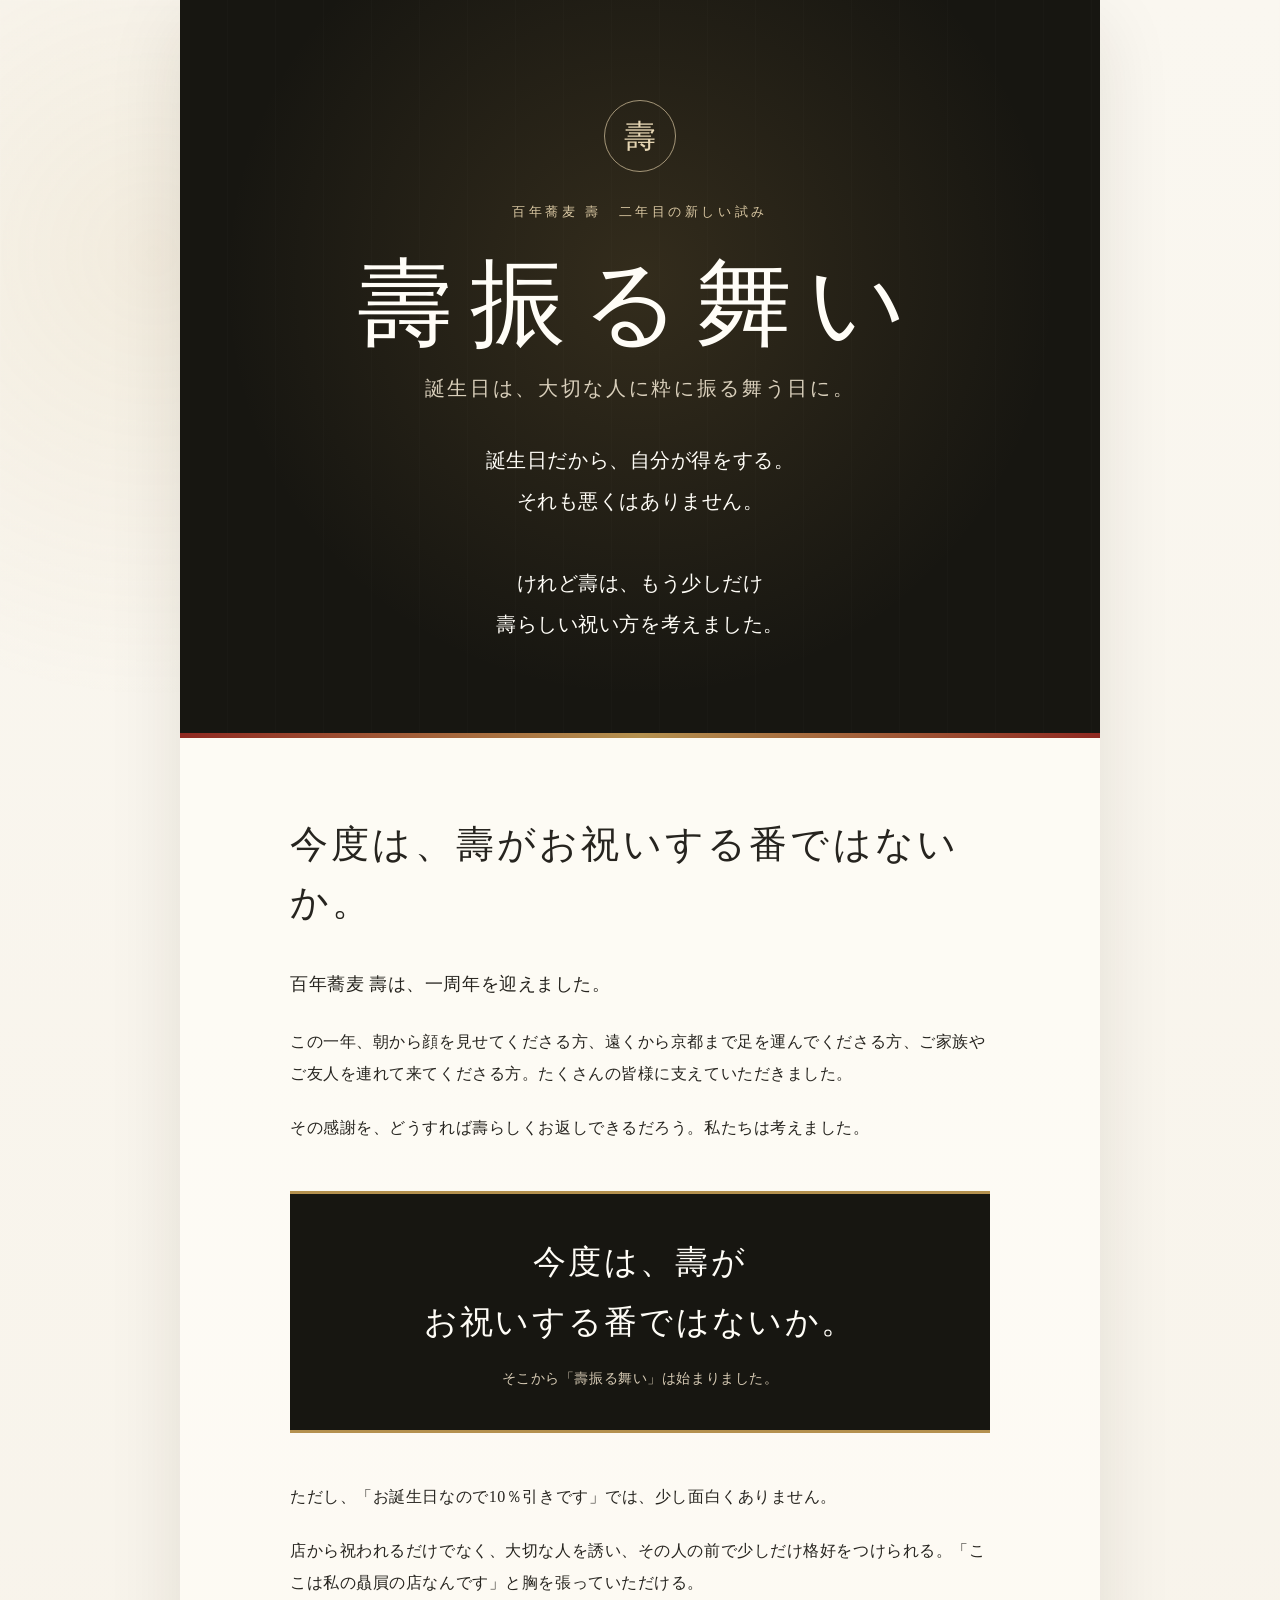
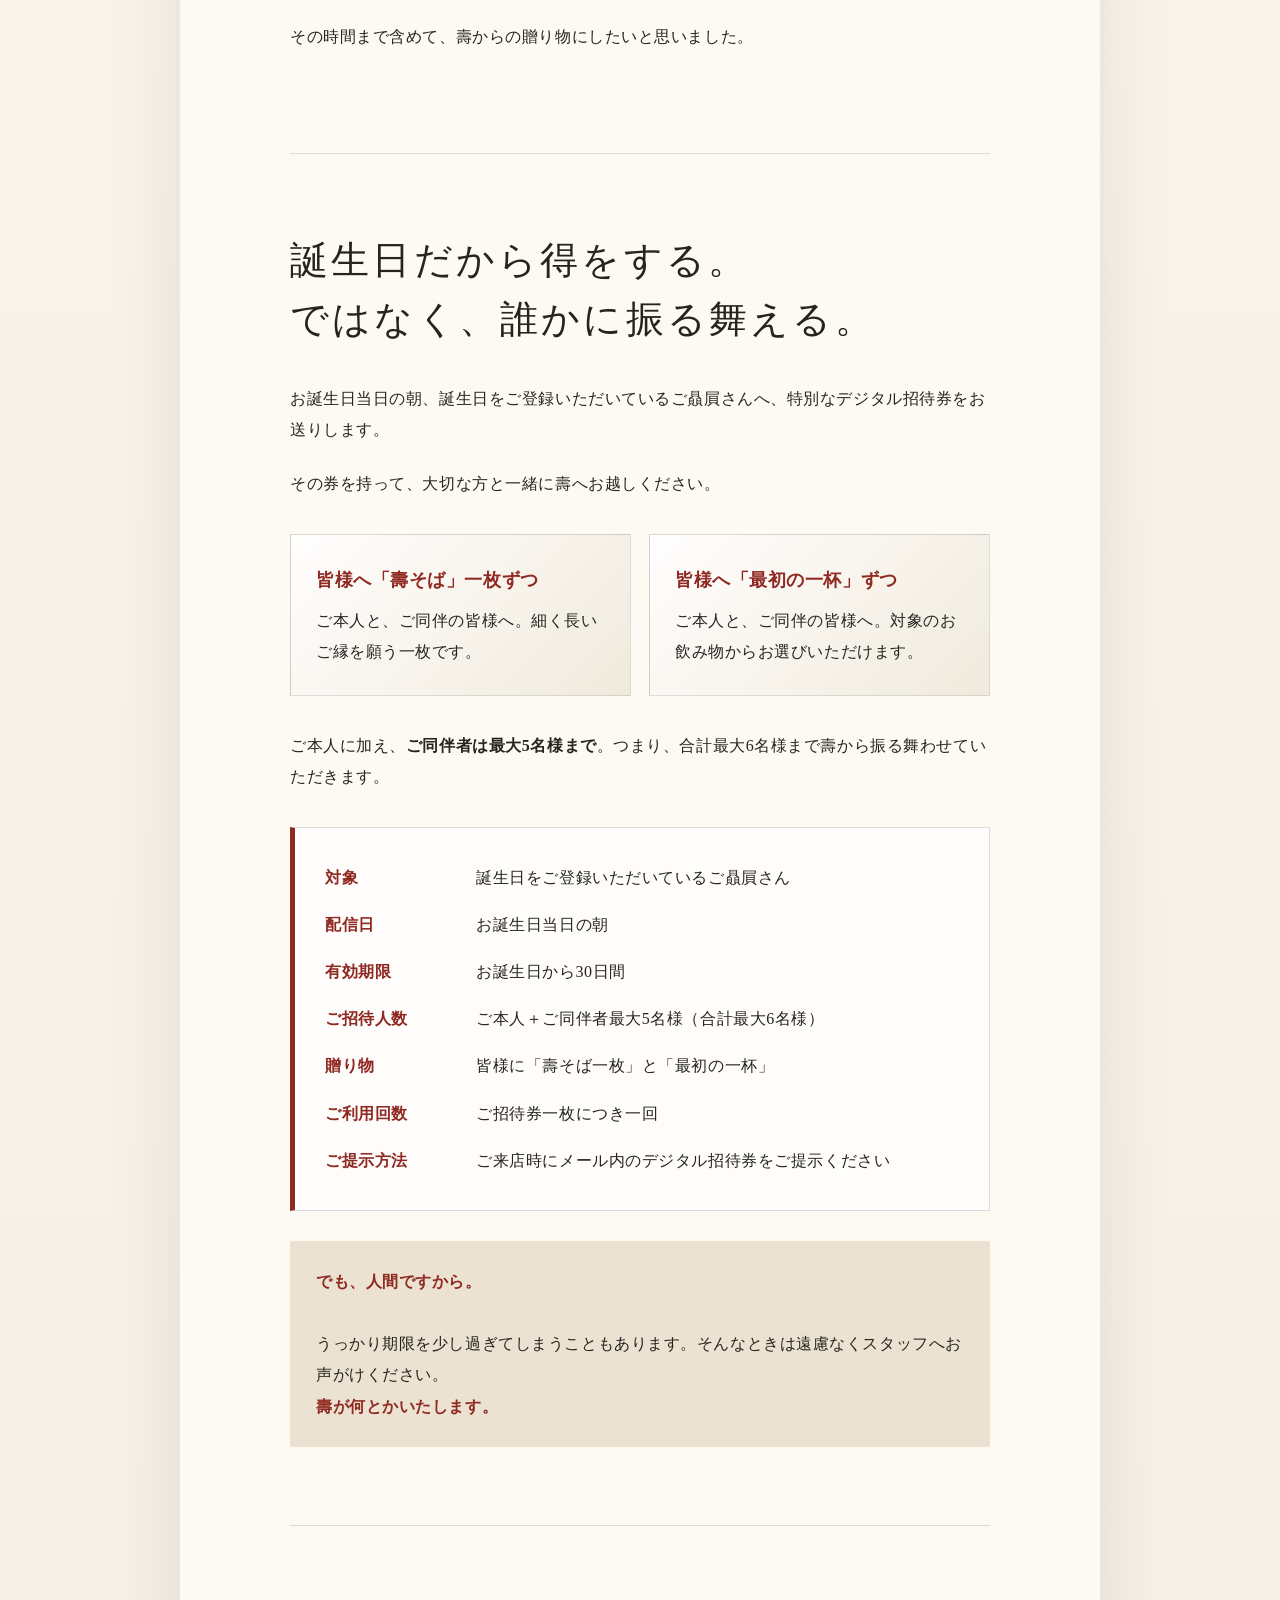
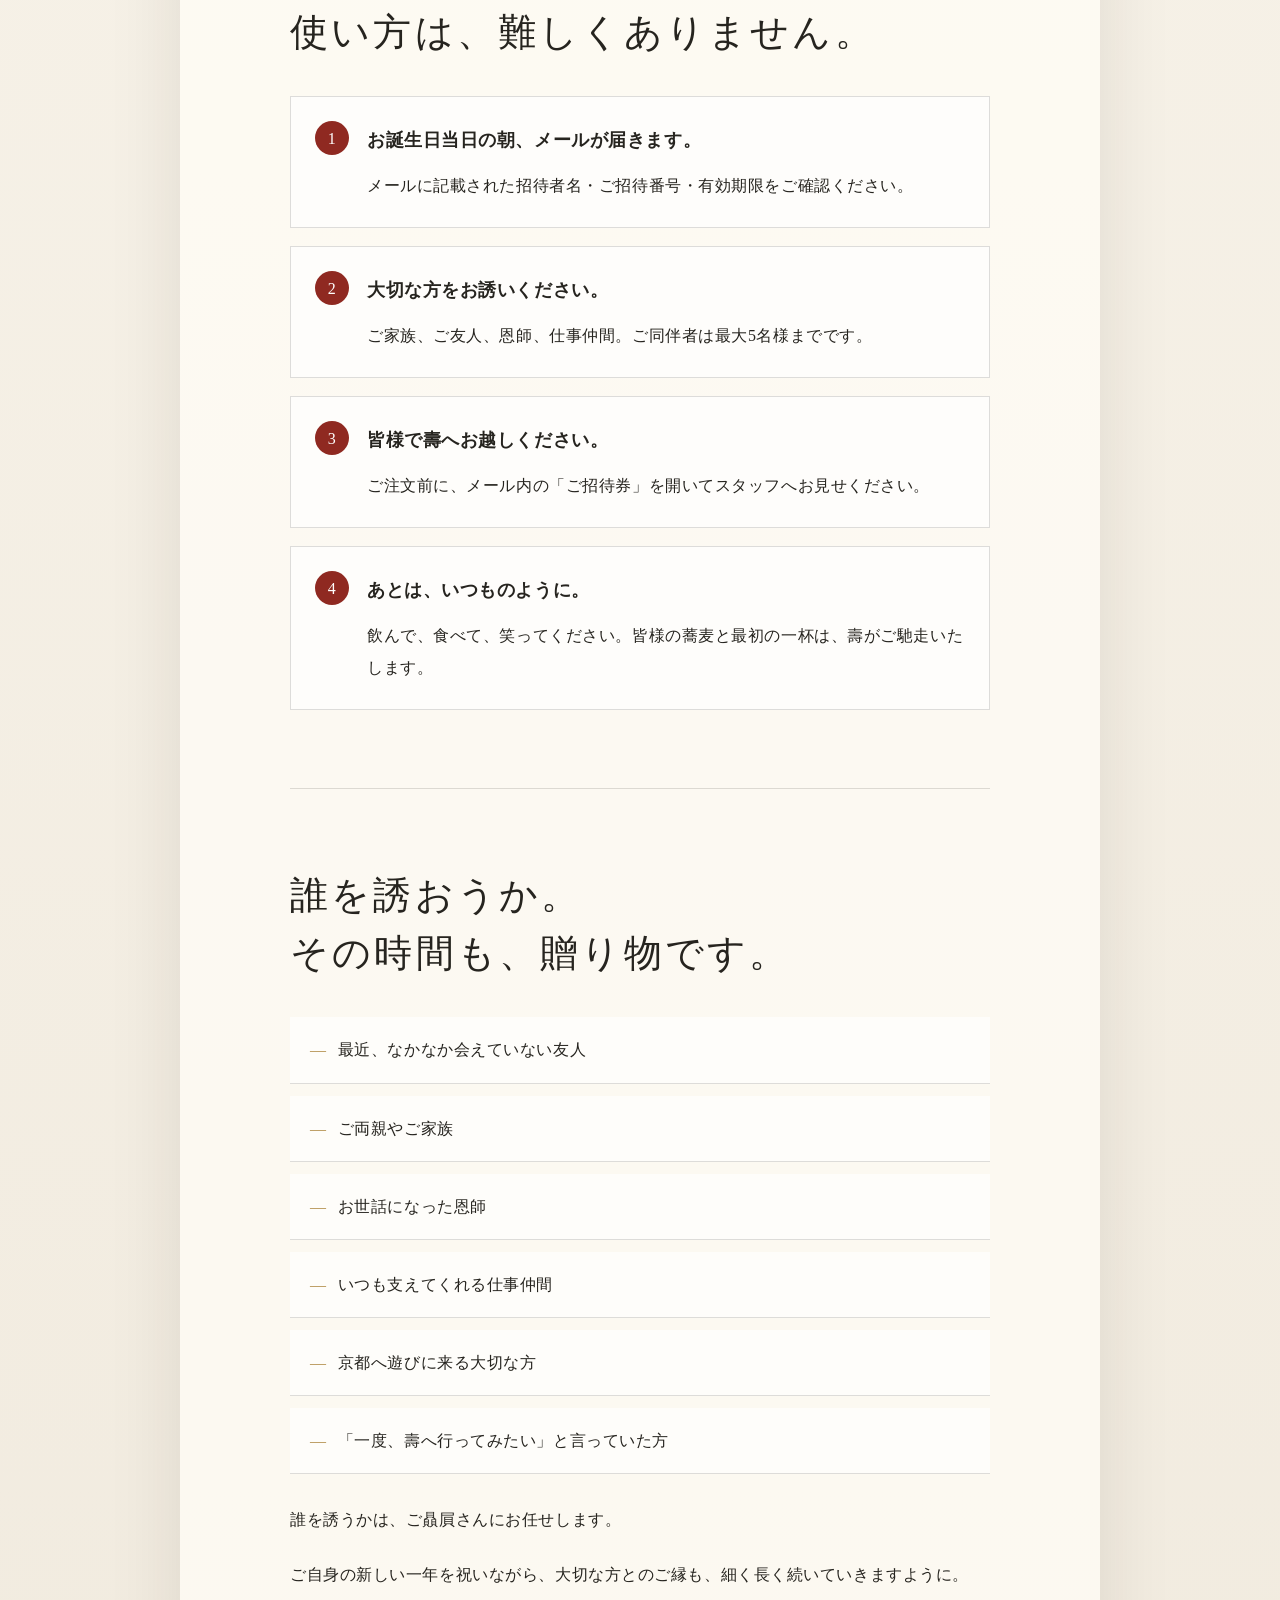
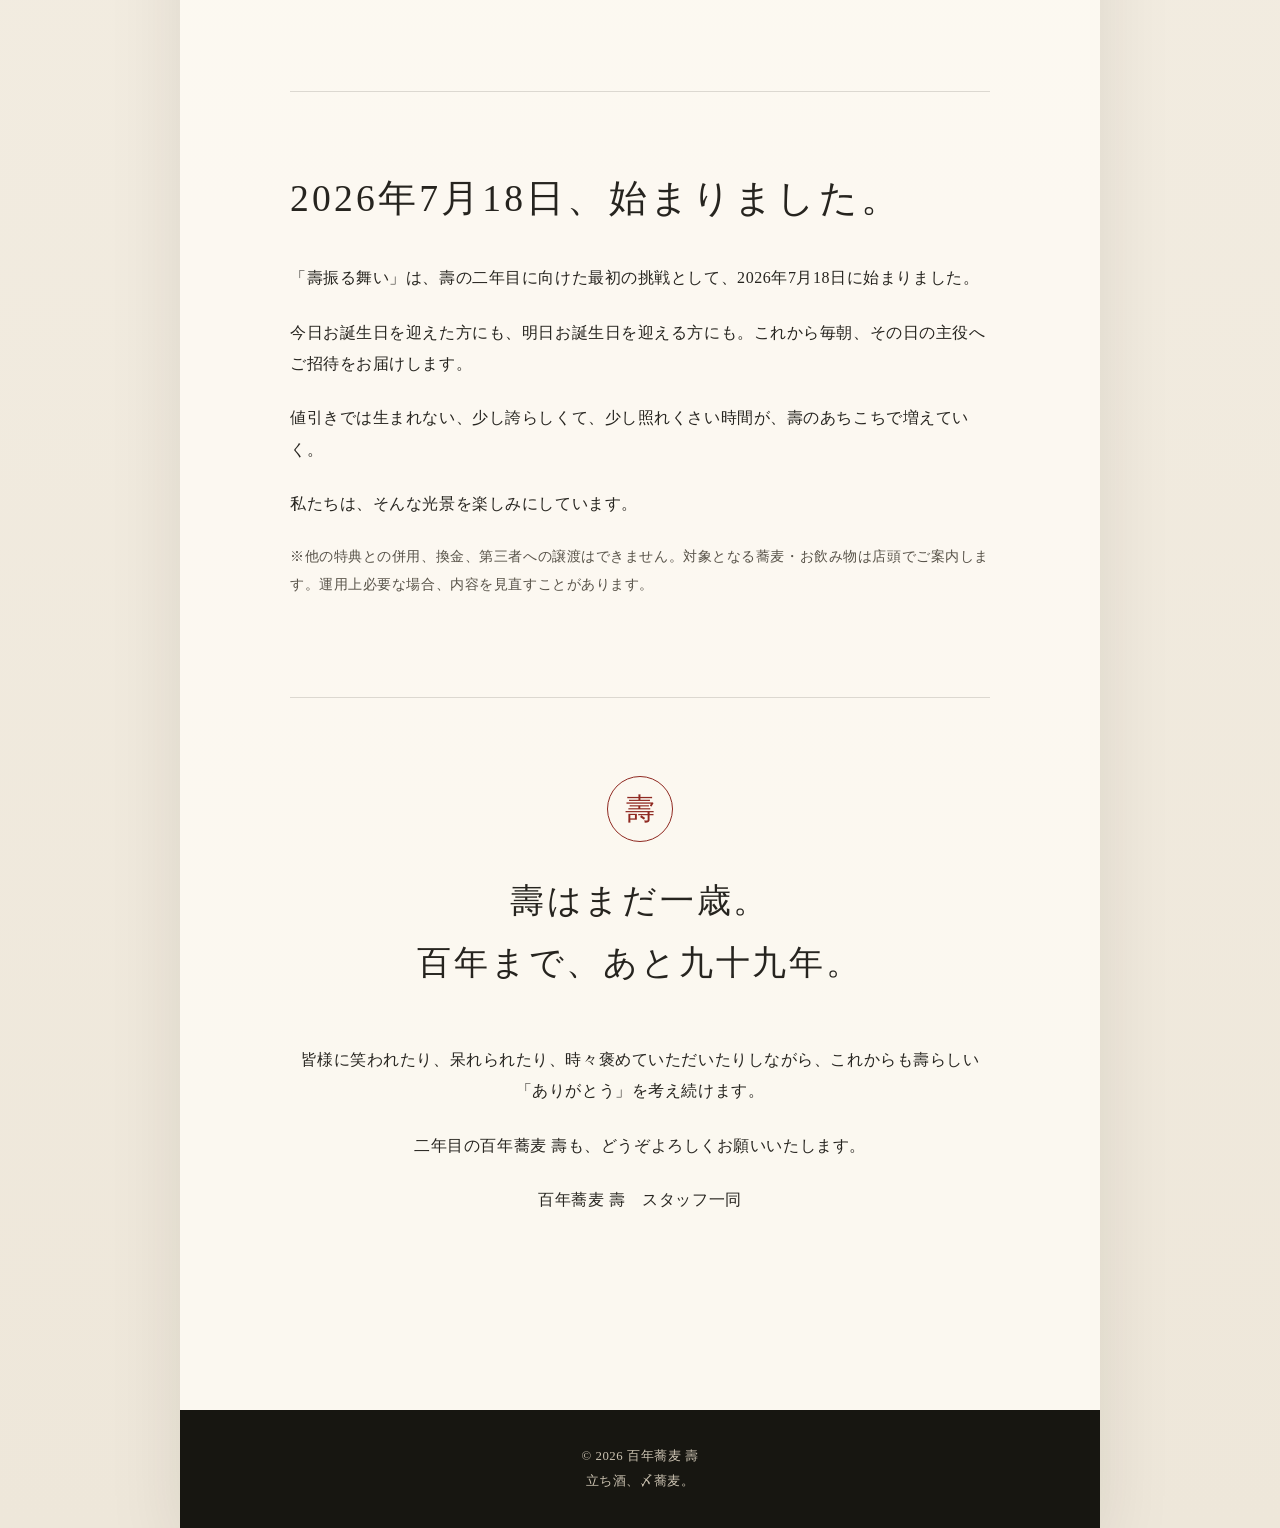
==== kotobuki-furumai/index.html @ ec43cbe2 "壽振る舞いページを正式版へ更新" ====
<!doctype html>
<html lang="ja">
<head>
  <meta charset="utf-8">
  <meta name="viewport" content="width=device-width, initial-scale=1, viewport-fit=cover">
  <meta name="format-detection" content="telephone=no">
  <title>壽振る舞い｜誕生日は、大切な人に粋に振る舞う日に。</title>
  <meta name="description" content="百年蕎麦 壽が一周年を機に始めた誕生日のご招待『壽振る舞い』。ご本人と同伴者最大5名様へ、壽そば一枚と最初の一杯を贈ります。">
  <meta name="theme-color" content="#171611">
  <meta name="color-scheme" content="light">
  <meta property="og:type" content="website">
  <meta property="og:locale" content="ja_JP">
  <meta property="og:site_name" content="百年蕎麦 壽">
  <meta property="og:title" content="壽振る舞い｜誕生日は、大切な人に粋に振る舞う日に。">
  <meta property="og:description" content="ご本人と同伴者最大5名様へ、壽そば一枚と最初の一杯を。百年蕎麦 壽の新しい“ありがとう”の形です。">
  <meta property="og:url" content="https://jishikawa1970.github.io/kotobuki-furumai/">
  <meta name="twitter:card" content="summary">
  <link rel="canonical" href="https://jishikawa1970.github.io/kotobuki-furumai/">
  <script type="application/ld+json">
  {"@context":"https://schema.org","@type":"WebPage","name":"壽振る舞い","description":"百年蕎麦 壽が一周年を機に始めた誕生日のご招待","inLanguage":"ja","isPartOf":{"@type":"WebSite","name":"百年蕎麦 壽"}}
  </script>
  <style>
    :root{--ink:#26241f;--muted:#6d685e;--paper:#f6f1e7;--paper2:#ebe2d2;--deep:#171611;--red:#8f2921;--gold:#b4914f;--line:rgba(38,36,31,.15);--white:#fffdf7;--shadow:0 24px 70px rgba(39,31,20,.10)}
    *{box-sizing:border-box}html{scroll-behavior:smooth;background:var(--paper)}body{margin:0;color:var(--ink);background:radial-gradient(circle at 12% 4%,rgba(180,145,79,.11),transparent 28rem),linear-gradient(180deg,#faf7f0 0%,var(--paper) 48%,#eee7da 100%);font-family:"Yu Mincho","Hiragino Mincho ProN","Hiragino Mincho Pro","Noto Serif JP",serif;line-height:1.95;letter-spacing:.035em;-webkit-font-smoothing:antialiased}a{color:inherit}.skip{position:absolute;left:-9999px;top:auto}.skip:focus{left:16px;top:16px;z-index:1000;background:#fff;padding:10px 14px}.page{width:min(100%,920px);margin:auto;background:rgba(255,253,247,.78);box-shadow:var(--shadow)}.hero{position:relative;min-height:82svh;display:grid;place-items:center;overflow:hidden;padding:72px 26px 64px;text-align:center;color:var(--white);background:var(--deep)}.hero:before{content:"";position:absolute;inset:0;background:radial-gradient(circle at 50% 38%,rgba(180,145,79,.18),transparent 26rem),repeating-linear-gradient(90deg,transparent 0,transparent 47px,rgba(255,255,255,.027) 48px)}.hero:after{content:"";position:absolute;left:0;right:0;bottom:0;height:5px;background:linear-gradient(90deg,var(--red),var(--gold),var(--red))}.hero-inner{position:relative;max-width:690px}.eyebrow{margin:0 0 24px;color:#dac8a3;font-size:.8rem;letter-spacing:.28em}.mon{width:72px;height:72px;margin:0 auto 28px;display:grid;place-items:center;border:1px solid rgba(218,200,163,.7);border-radius:50%;color:#e6d6b4;font-size:2rem;line-height:1}h1{margin:0;font-size:clamp(3rem,10vw,6rem);font-weight:500;letter-spacing:.17em;line-height:1.15}h1 small{display:block;margin-top:18px;color:#d9cfbb;font-size:clamp(.95rem,3vw,1.28rem);font-weight:400;letter-spacing:.13em}.lead{margin:40px auto 0;max-width:610px;font-size:clamp(1.05rem,3vw,1.22rem);line-height:2.1}main{padding:0 24px 76px}section{max-width:700px;margin:auto;padding:78px 0;border-bottom:1px solid var(--line)}section:last-child{border:0}h2{margin:0 0 34px;font-size:clamp(1.55rem,5vw,2.35rem);font-weight:500;line-height:1.55;letter-spacing:.085em}h3{margin:0 0 12px;font-size:1.12rem}p{margin:0 0 1.45em}.intro{font-size:1.1rem}.statement{margin:48px 0;padding:38px 28px;text-align:center;color:var(--white);background:var(--deep);border-top:3px solid var(--gold);border-bottom:3px solid var(--gold)}.statement strong{display:block;font-size:clamp(1.35rem,4.8vw,2.08rem);font-weight:500;line-height:1.8;letter-spacing:.07em}.statement span{display:block;margin-top:12px;color:#d7cbb5;font-size:.9rem}.gift-grid{display:grid;gap:18px;margin:34px 0}.gift{padding:28px 25px;background:linear-gradient(135deg,rgba(255,255,255,.9),rgba(235,226,210,.68));border:1px solid var(--line)}.gift b{display:block;margin-bottom:7px;color:var(--red);font-size:1.13rem}.rule{margin-top:34px;padding:34px 30px;background:rgba(255,255,255,.72);border:1px solid var(--line);border-left:5px solid var(--red)}.rule dl{display:grid;grid-template-columns:8.2em 1fr;gap:16px 20px;margin:0}.rule dt{color:var(--red);font-weight:700}.rule dd{margin:0}.soft{margin-top:30px;padding:25px 26px;background:var(--paper2);border-radius:2px}.soft strong{color:var(--red)}.steps{counter-reset:s;display:grid;gap:18px;margin-top:32px}.step{position:relative;padding:26px 24px 26px 76px;background:rgba(255,255,255,.7);border:1px solid var(--line)}.step:before{counter-increment:s;content:counter(s);position:absolute;left:24px;top:24px;width:34px;height:34px;display:grid;place-items:center;color:#fff;background:var(--red);border-radius:50%;font-family:Georgia,serif}.scene-list{display:grid;gap:12px;margin:30px 0;padding:0;list-style:none}.scene-list li{padding:17px 20px;background:rgba(255,255,255,.66);border-bottom:1px solid var(--line)}.scene-list li:before{content:"—";margin-right:.7em;color:var(--gold)}.notice{font-size:.9rem;color:#575248}.closing{text-align:center;padding-bottom:96px}.closing .mark{display:inline-grid;place-items:center;width:66px;height:66px;margin-bottom:28px;border:1px solid var(--red);border-radius:50%;color:var(--red);font-size:1.9rem}.closing .big{font-size:clamp(1.45rem,4.8vw,2.15rem);line-height:1.8;letter-spacing:.08em}footer{padding:34px 24px;text-align:center;color:#cbc2b1;background:var(--deep);font-size:.8rem}@media(min-width:720px){main{padding-left:60px;padding-right:60px}.gift-grid{grid-template-columns:1fr 1fr}}@media(max-width:560px){body{line-height:1.85}.hero{min-height:74svh;padding:56px 20px 50px}.mon{width:62px;height:62px}.hero h1{letter-spacing:.12em}main{padding-left:20px;padding-right:20px}section{padding:58px 0}.statement{margin-left:-20px;margin-right:-20px;padding:32px 20px}.rule{padding:28px 22px}.rule dl{grid-template-columns:1fr;gap:4px}.rule dd{margin-bottom:14px}.step{padding-left:70px}}@media(prefers-reduced-motion:no-preference){.hero-inner{animation:rise .9s ease-out both}@keyframes rise{from{opacity:0;transform:translateY(14px)}to{opacity:1;transform:none}}}@media print{body{background:#fff}.page{box-shadow:none}.hero{min-height:auto}.hero-inner{animation:none}section{break-inside:avoid}}
  </style>
</head>
<body>
<a class="skip" href="#content">本文へ移動</a>
<article class="page">
  <header class="hero"><div class="hero-inner"><div class="mon" aria-hidden="true">壽</div><p class="eyebrow">百年蕎麦 壽　二年目の新しい試み</p><h1>壽振る舞い<small>誕生日は、大切な人に粋に振る舞う日に。</small></h1><p class="lead">誕生日だから、自分が得をする。<br>それも悪くはありません。<br><br>けれど壽は、もう少しだけ<br>壽らしい祝い方を考えました。</p></div></header>
  <main id="content">
    <section><h2>今度は、壽がお祝いする番ではないか。</h2><p class="intro">百年蕎麦 壽は、一周年を迎えました。</p><p>この一年、朝から顔を見せてくださる方、遠くから京都まで足を運んでくださる方、ご家族やご友人を連れて来てくださる方。たくさんの皆様に支えていただきました。</p><p>その感謝を、どうすれば壽らしくお返しできるだろう。私たちは考えました。</p><div class="statement"><strong>今度は、壽が<br>お祝いする番ではないか。</strong><span>そこから「壽振る舞い」は始まりました。</span></div><p>ただし、「お誕生日なので10％引きです」では、少し面白くありません。</p><p>店から祝われるだけでなく、大切な人を誘い、その人の前で少しだけ格好をつけられる。「ここは私の贔屓の店なんです」と胸を張っていただける。</p><p>その時間まで含めて、壽からの贈り物にしたいと思いました。</p></section>
    <section><h2>誕生日だから得をする。<br>ではなく、誰かに振る舞える。</h2><p>お誕生日当日の朝、誕生日をご登録いただいているご贔屓さんへ、特別なデジタル招待券をお送りします。</p><p>その券を持って、大切な方と一緒に壽へお越しください。</p><div class="gift-grid"><div class="gift"><b>皆様へ「壽そば」一枚ずつ</b>ご本人と、ご同伴の皆様へ。細く長いご縁を願う一枚です。</div><div class="gift"><b>皆様へ「最初の一杯」ずつ</b>ご本人と、ご同伴の皆様へ。対象のお飲み物からお選びいただけます。</div></div><p>ご本人に加え、<strong>ご同伴者は最大5名様まで</strong>。つまり、合計最大6名様まで壽から振る舞わせていただきます。</p><div class="rule"><dl><dt>対象</dt><dd>誕生日をご登録いただいているご贔屓さん</dd><dt>配信日</dt><dd>お誕生日当日の朝</dd><dt>有効期限</dt><dd>お誕生日から30日間</dd><dt>ご招待人数</dt><dd>ご本人＋ご同伴者最大5名様（合計最大6名様）</dd><dt>贈り物</dt><dd>皆様に「壽そば一枚」と「最初の一杯」</dd><dt>ご利用回数</dt><dd>ご招待券一枚につき一回</dd><dt>ご提示方法</dt><dd>ご来店時にメール内のデジタル招待券をご提示ください</dd></dl></div><div class="soft"><strong>でも、人間ですから。</strong><br><br>うっかり期限を少し過ぎてしまうこともあります。そんなときは遠慮なくスタッフへお声がけください。<br><strong>壽が何とかいたします。</strong></div></section>
    <section><h2>使い方は、難しくありません。</h2><div class="steps"><div class="step"><h3>お誕生日当日の朝、メールが届きます。</h3>メールに記載された招待者名・ご招待番号・有効期限をご確認ください。</div><div class="step"><h3>大切な方をお誘いください。</h3>ご家族、ご友人、恩師、仕事仲間。ご同伴者は最大5名様までです。</div><div class="step"><h3>皆様で壽へお越しください。</h3>ご注文前に、メール内の「ご招待券」を開いてスタッフへお見せください。</div><div class="step"><h3>あとは、いつものように。</h3>飲んで、食べて、笑ってください。皆様の蕎麦と最初の一杯は、壽がご馳走いたします。</div></div></section>
    <section><h2>誰を誘おうか。<br>その時間も、贈り物です。</h2><ul class="scene-list"><li>最近、なかなか会えていない友人</li><li>ご両親やご家族</li><li>お世話になった恩師</li><li>いつも支えてくれる仕事仲間</li><li>京都へ遊びに来る大切な方</li><li>「一度、壽へ行ってみたい」と言っていた方</li></ul><p>誰を誘うかは、ご贔屓さんにお任せします。</p><p>ご自身の新しい一年を祝いながら、大切な方とのご縁も、細く長く続いていきますように。</p></section>
    <section><h2>2026年7月18日、始まりました。</h2><p>「壽振る舞い」は、壽の二年目に向けた最初の挑戦として、2026年7月18日に始まりました。</p><p>今日お誕生日を迎えた方にも、明日お誕生日を迎える方にも。これから毎朝、その日の主役へご招待をお届けします。</p><p>値引きでは生まれない、少し誇らしくて、少し照れくさい時間が、壽のあちこちで増えていく。</p><p>私たちは、そんな光景を楽しみにしています。</p><p class="notice">※他の特典との併用、換金、第三者への譲渡はできません。対象となる蕎麦・お飲み物は店頭でご案内します。運用上必要な場合、内容を見直すことがあります。</p></section>
    <section class="closing"><div class="mark" aria-hidden="true">壽</div><p class="big">壽はまだ一歳。<br>百年まで、あと九十九年。</p><p>皆様に笑われたり、呆れられたり、時々褒めていただいたりしながら、これからも壽らしい「ありがとう」を考え続けます。</p><p>二年目の百年蕎麦 壽も、どうぞよろしくお願いいたします。</p><p>百年蕎麦 壽　スタッフ一同</p></section>
  </main>
  <footer>© 2026 百年蕎麦 壽<br>立ち酒、〆蕎麦。</footer>
</article>
</body>
</html>
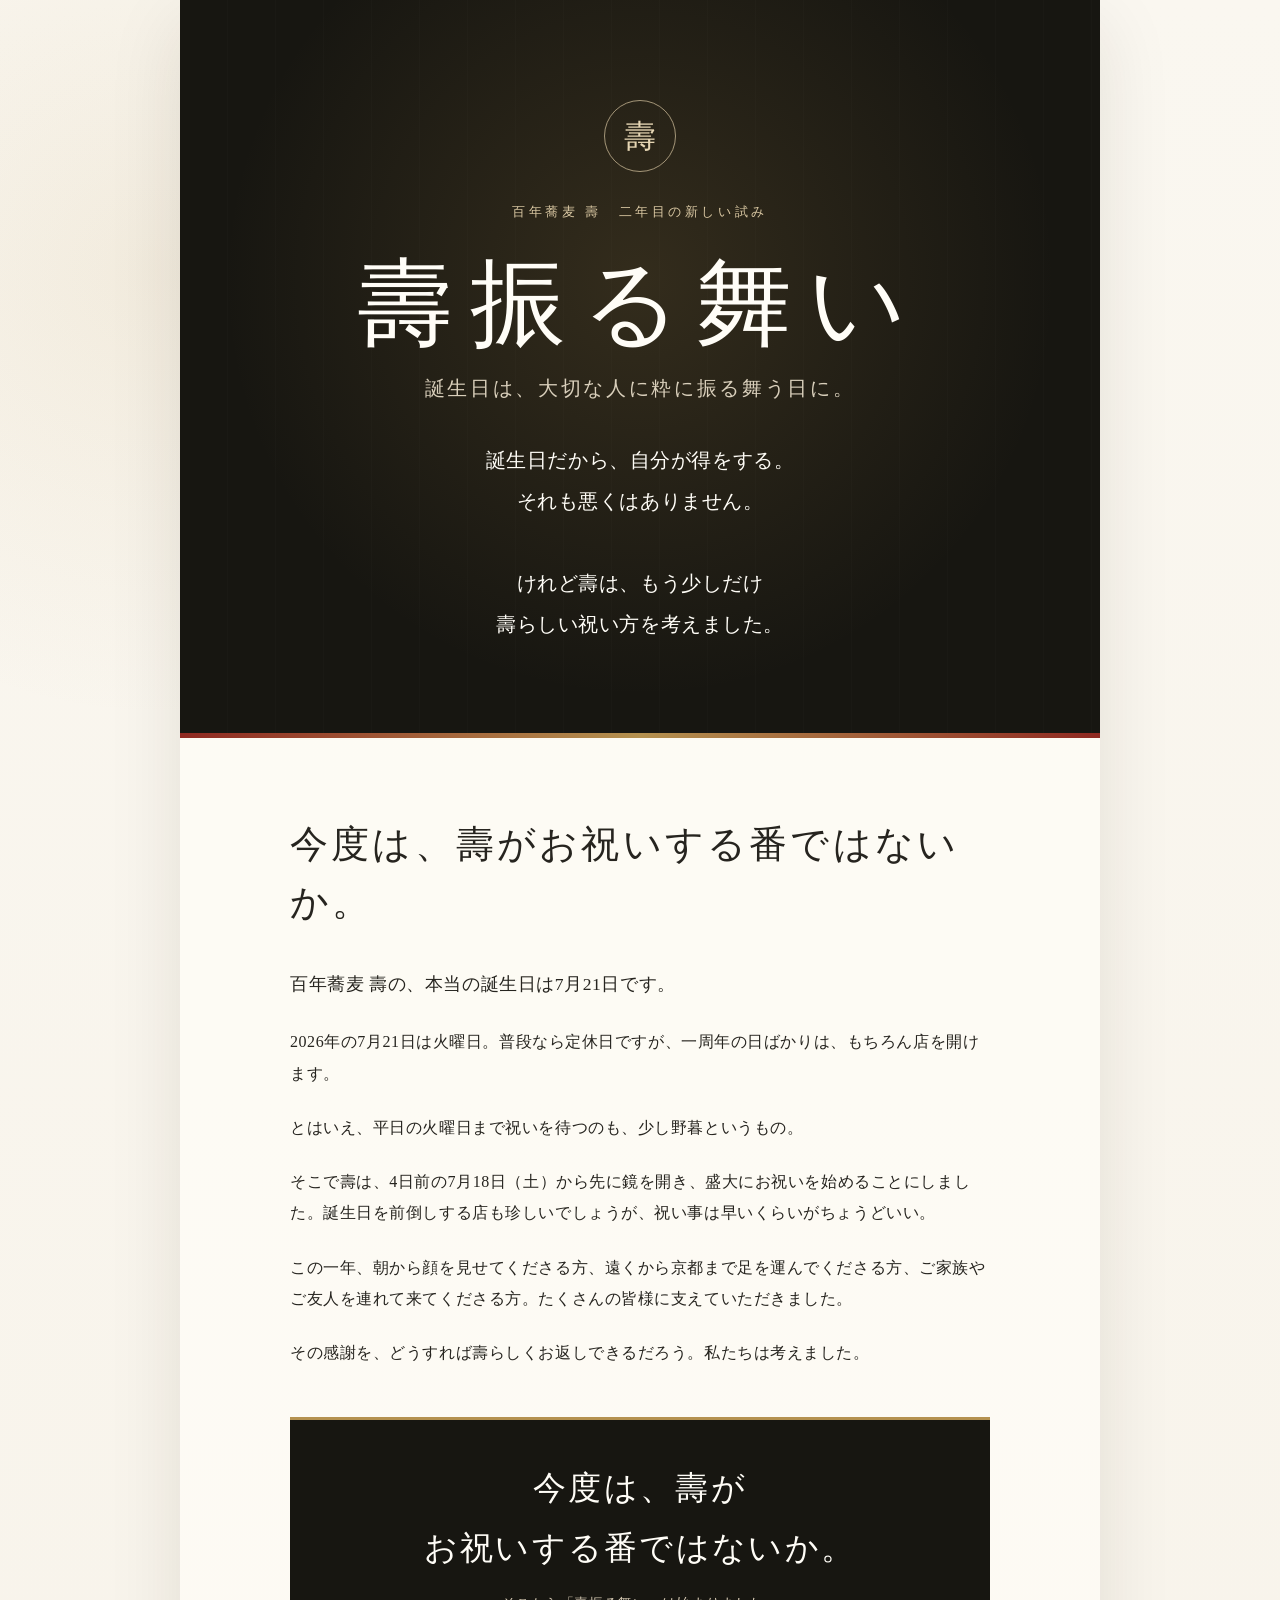
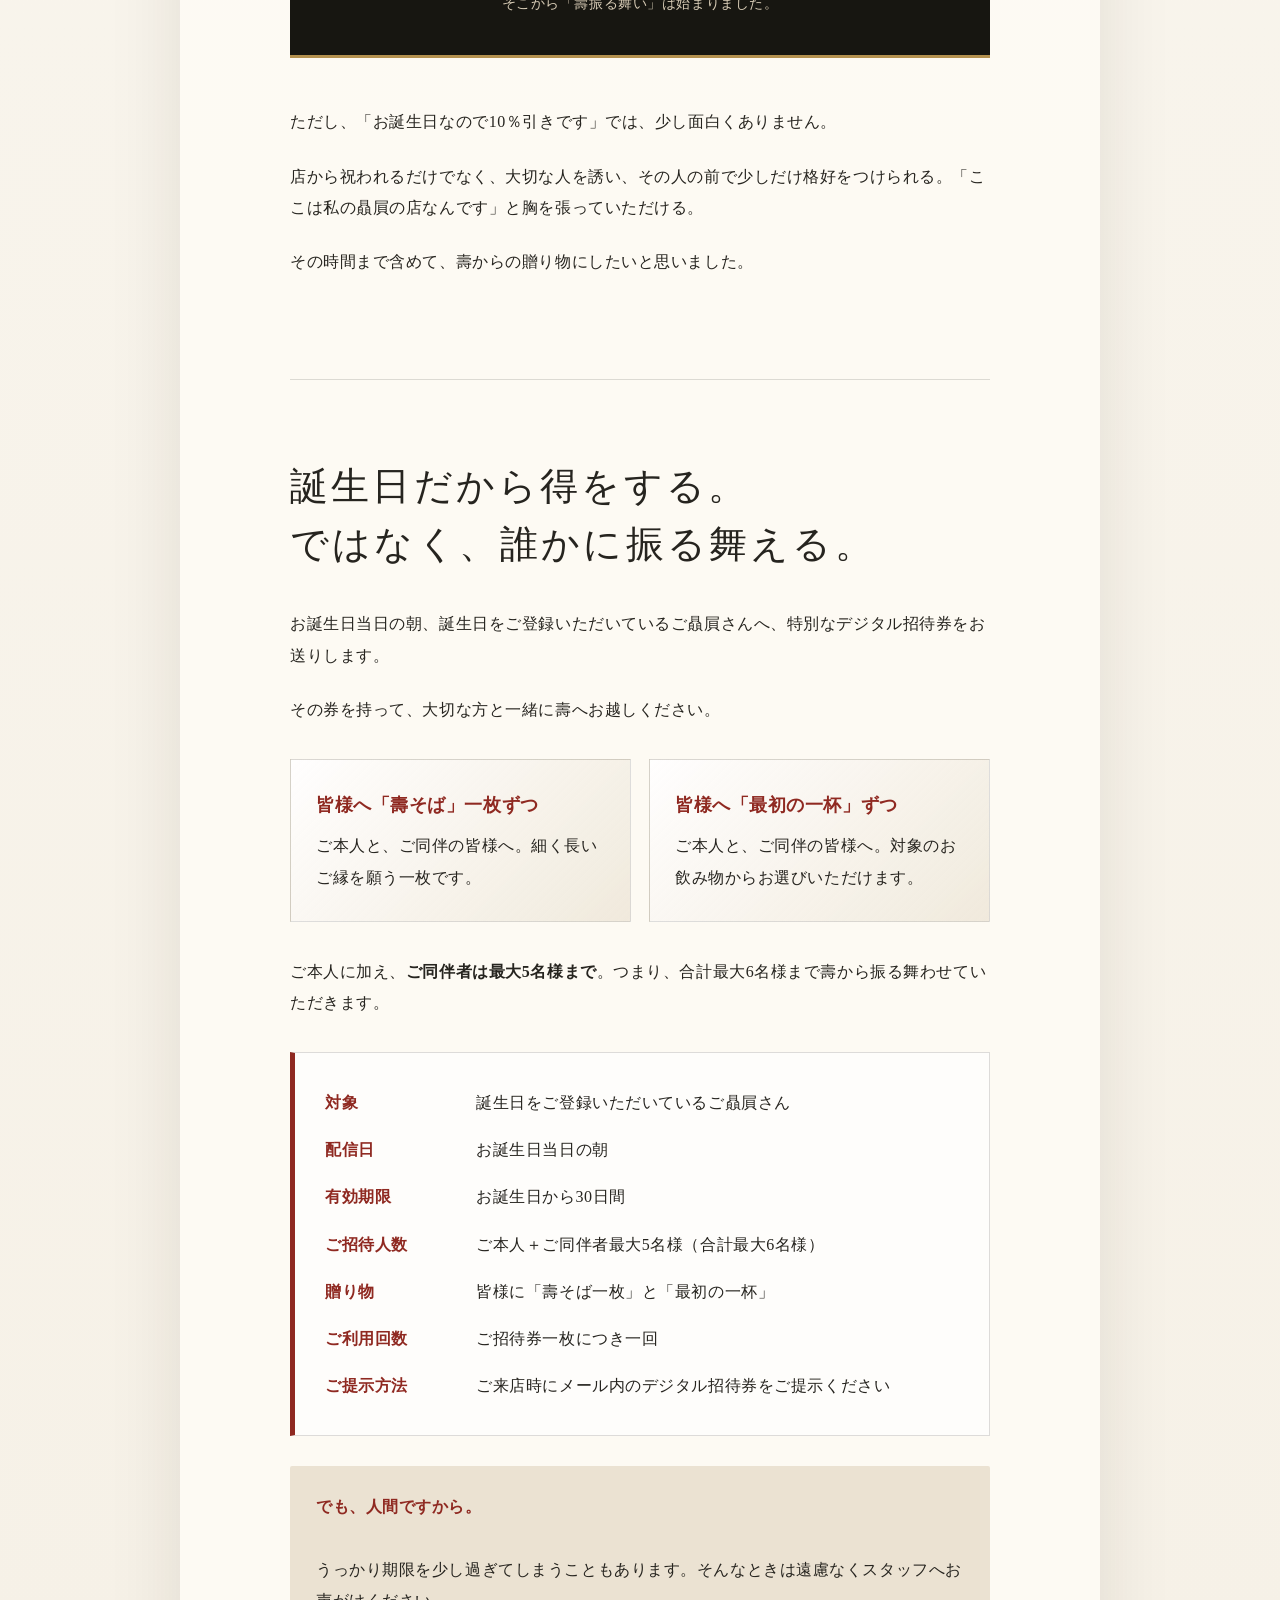
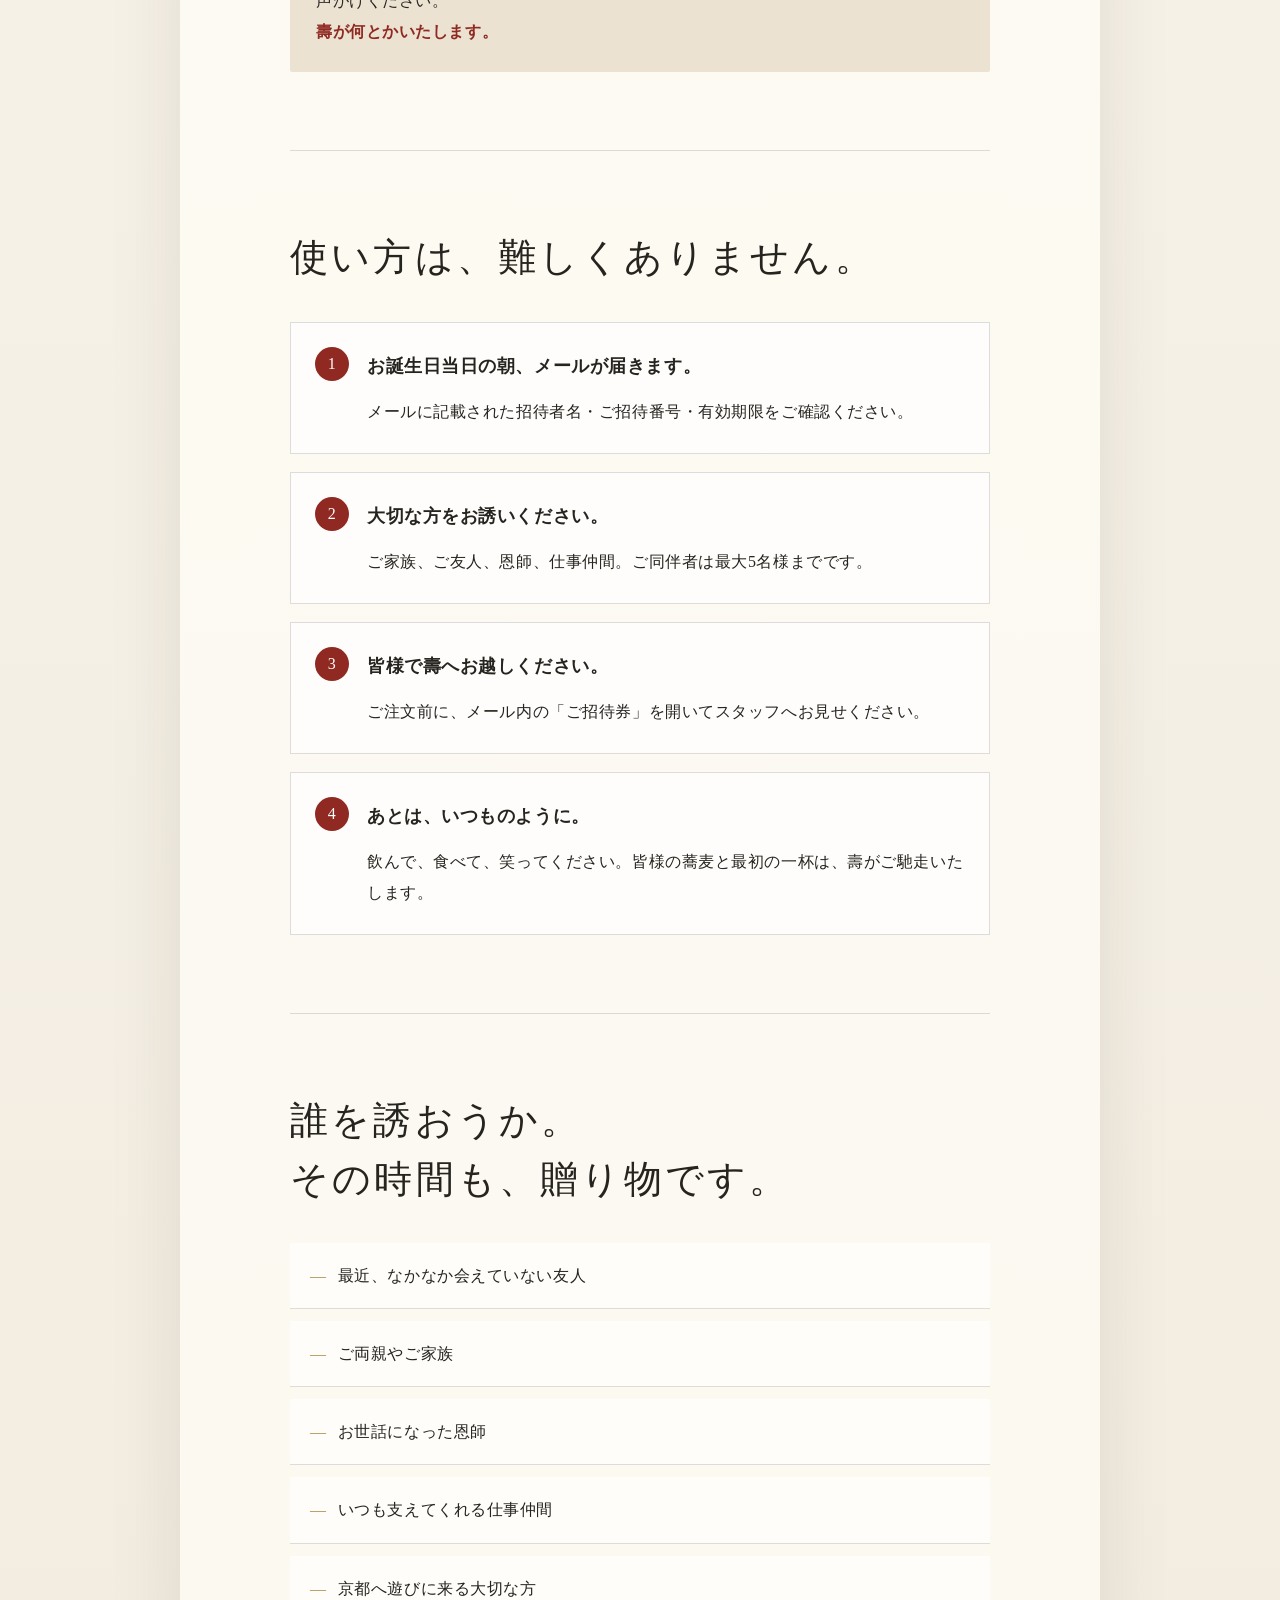
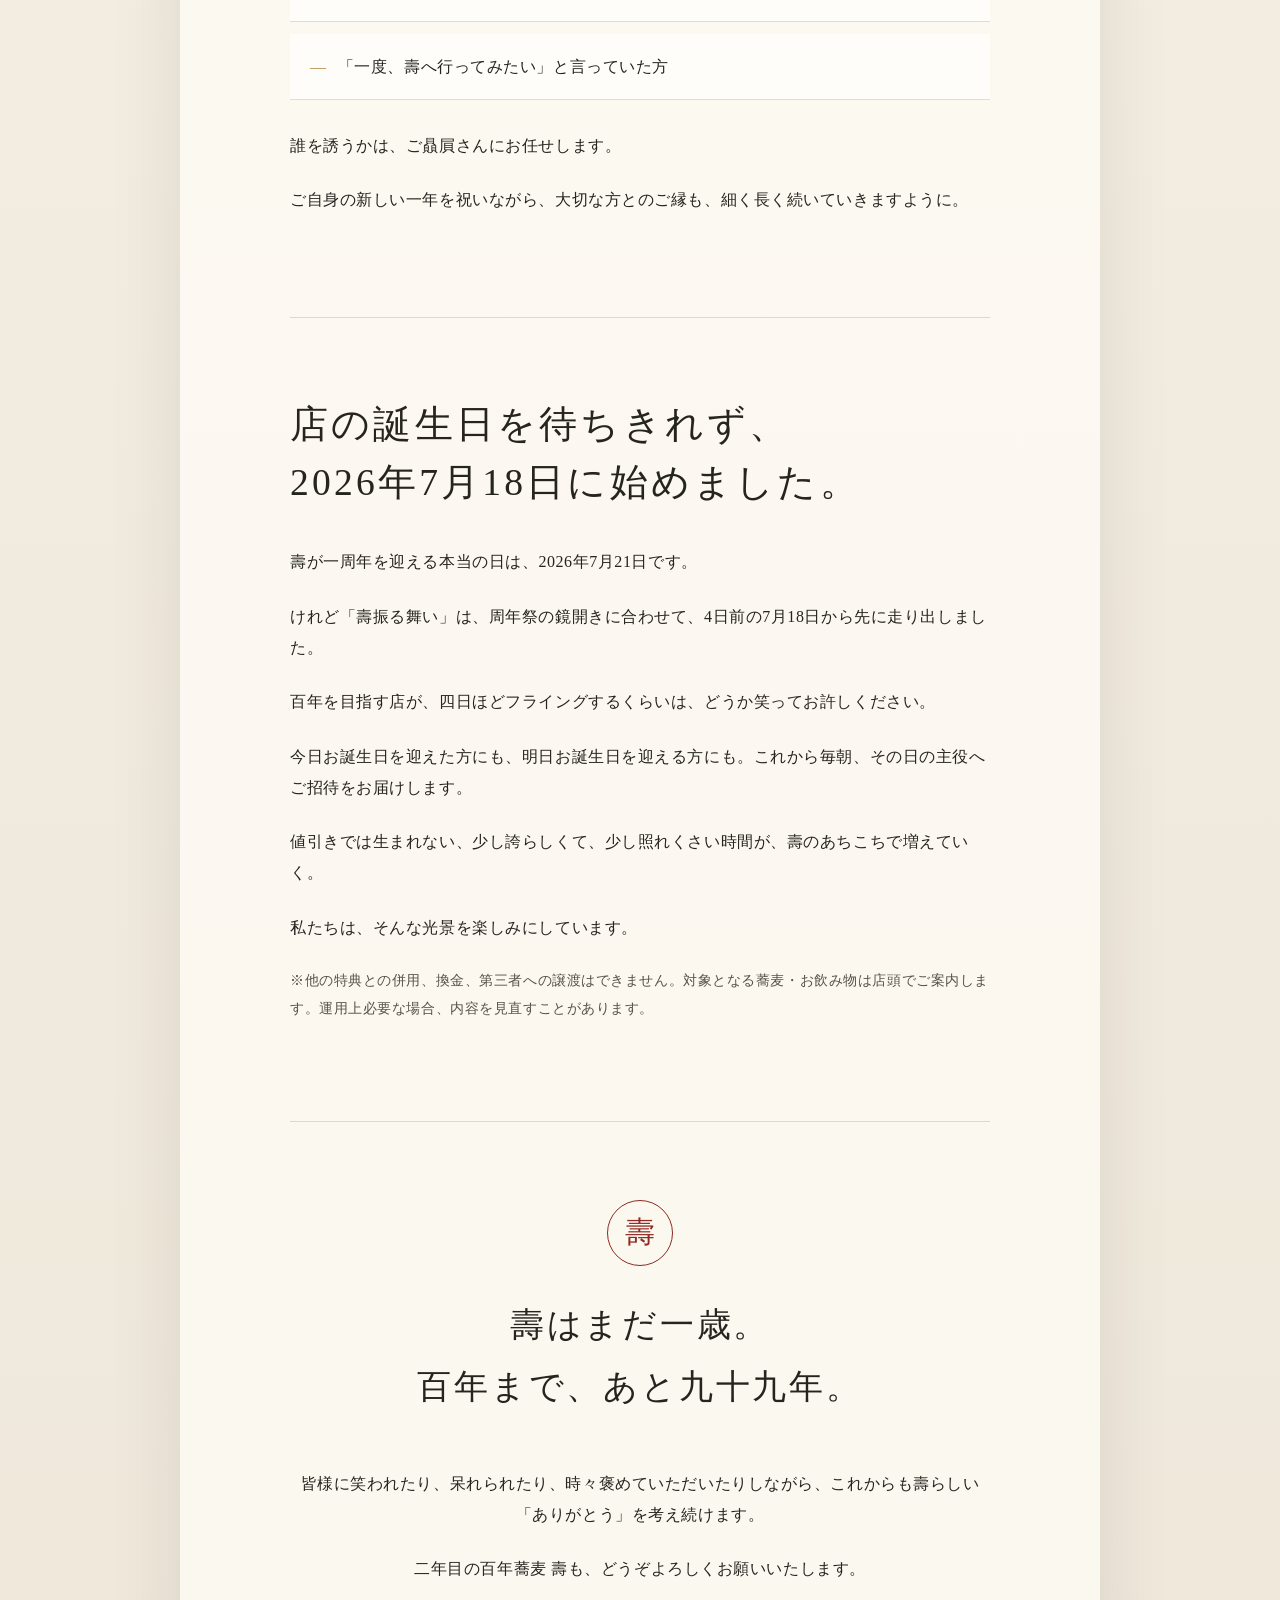
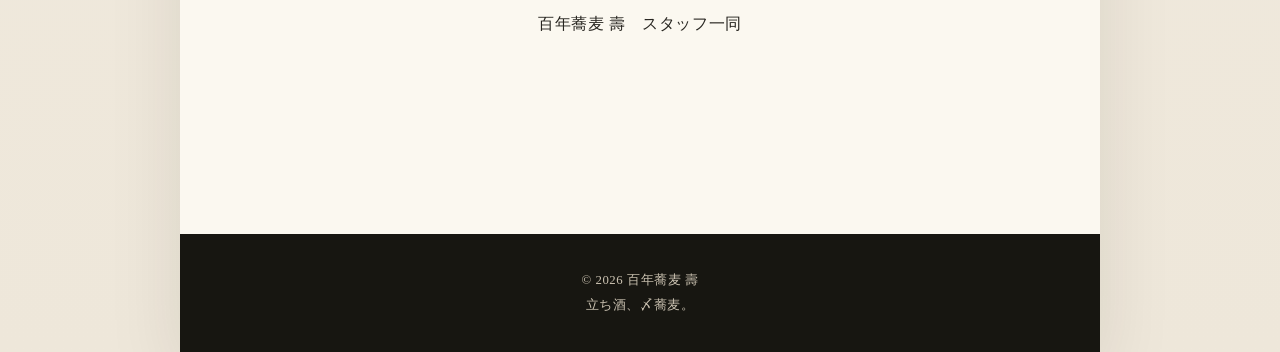
==== commit 5a95c811: "Correct Kotobuki anniversary date and celebration timing" ====
--- a/kotobuki-furumai/index.html
+++ b/kotobuki-furumai/index.html
@@ -17,24 +17,172 @@
   <meta name="twitter:card" content="summary">
   <link rel="canonical" href="https://jishikawa1970.github.io/kotobuki-furumai/">
   <script type="application/ld+json">
-  {"@context":"https://schema.org","@type":"WebPage","name":"壽振る舞い","description":"百年蕎麦 壽が一周年を機に始めた誕生日のご招待","inLanguage":"ja","isPartOf":{"@type":"WebSite","name":"百年蕎麦 壽"}}
+  {
+    "@context":"https://schema.org",
+    "@type":"WebPage",
+    "name":"壽振る舞い",
+    "description":"百年蕎麦 壽が2026年7月21日の一周年を機に始めた誕生日のご招待",
+    "inLanguage":"ja",
+    "isPartOf":{"@type":"WebSite","name":"百年蕎麦 壽"}
+  }
   </script>
   <style>
-    :root{--ink:#26241f;--muted:#6d685e;--paper:#f6f1e7;--paper2:#ebe2d2;--deep:#171611;--red:#8f2921;--gold:#b4914f;--line:rgba(38,36,31,.15);--white:#fffdf7;--shadow:0 24px 70px rgba(39,31,20,.10)}
-    *{box-sizing:border-box}html{scroll-behavior:smooth;background:var(--paper)}body{margin:0;color:var(--ink);background:radial-gradient(circle at 12% 4%,rgba(180,145,79,.11),transparent 28rem),linear-gradient(180deg,#faf7f0 0%,var(--paper) 48%,#eee7da 100%);font-family:"Yu Mincho","Hiragino Mincho ProN","Hiragino Mincho Pro","Noto Serif JP",serif;line-height:1.95;letter-spacing:.035em;-webkit-font-smoothing:antialiased}a{color:inherit}.skip{position:absolute;left:-9999px;top:auto}.skip:focus{left:16px;top:16px;z-index:1000;background:#fff;padding:10px 14px}.page{width:min(100%,920px);margin:auto;background:rgba(255,253,247,.78);box-shadow:var(--shadow)}.hero{position:relative;min-height:82svh;display:grid;place-items:center;overflow:hidden;padding:72px 26px 64px;text-align:center;color:var(--white);background:var(--deep)}.hero:before{content:"";position:absolute;inset:0;background:radial-gradient(circle at 50% 38%,rgba(180,145,79,.18),transparent 26rem),repeating-linear-gradient(90deg,transparent 0,transparent 47px,rgba(255,255,255,.027) 48px)}.hero:after{content:"";position:absolute;left:0;right:0;bottom:0;height:5px;background:linear-gradient(90deg,var(--red),var(--gold),var(--red))}.hero-inner{position:relative;max-width:690px}.eyebrow{margin:0 0 24px;color:#dac8a3;font-size:.8rem;letter-spacing:.28em}.mon{width:72px;height:72px;margin:0 auto 28px;display:grid;place-items:center;border:1px solid rgba(218,200,163,.7);border-radius:50%;color:#e6d6b4;font-size:2rem;line-height:1}h1{margin:0;font-size:clamp(3rem,10vw,6rem);font-weight:500;letter-spacing:.17em;line-height:1.15}h1 small{display:block;margin-top:18px;color:#d9cfbb;font-size:clamp(.95rem,3vw,1.28rem);font-weight:400;letter-spacing:.13em}.lead{margin:40px auto 0;max-width:610px;font-size:clamp(1.05rem,3vw,1.22rem);line-height:2.1}main{padding:0 24px 76px}section{max-width:700px;margin:auto;padding:78px 0;border-bottom:1px solid var(--line)}section:last-child{border:0}h2{margin:0 0 34px;font-size:clamp(1.55rem,5vw,2.35rem);font-weight:500;line-height:1.55;letter-spacing:.085em}h3{margin:0 0 12px;font-size:1.12rem}p{margin:0 0 1.45em}.intro{font-size:1.1rem}.statement{margin:48px 0;padding:38px 28px;text-align:center;color:var(--white);background:var(--deep);border-top:3px solid var(--gold);border-bottom:3px solid var(--gold)}.statement strong{display:block;font-size:clamp(1.35rem,4.8vw,2.08rem);font-weight:500;line-height:1.8;letter-spacing:.07em}.statement span{display:block;margin-top:12px;color:#d7cbb5;font-size:.9rem}.gift-grid{display:grid;gap:18px;margin:34px 0}.gift{padding:28px 25px;background:linear-gradient(135deg,rgba(255,255,255,.9),rgba(235,226,210,.68));border:1px solid var(--line)}.gift b{display:block;margin-bottom:7px;color:var(--red);font-size:1.13rem}.rule{margin-top:34px;padding:34px 30px;background:rgba(255,255,255,.72);border:1px solid var(--line);border-left:5px solid var(--red)}.rule dl{display:grid;grid-template-columns:8.2em 1fr;gap:16px 20px;margin:0}.rule dt{color:var(--red);font-weight:700}.rule dd{margin:0}.soft{margin-top:30px;padding:25px 26px;background:var(--paper2);border-radius:2px}.soft strong{color:var(--red)}.steps{counter-reset:s;display:grid;gap:18px;margin-top:32px}.step{position:relative;padding:26px 24px 26px 76px;background:rgba(255,255,255,.7);border:1px solid var(--line)}.step:before{counter-increment:s;content:counter(s);position:absolute;left:24px;top:24px;width:34px;height:34px;display:grid;place-items:center;color:#fff;background:var(--red);border-radius:50%;font-family:Georgia,serif}.scene-list{display:grid;gap:12px;margin:30px 0;padding:0;list-style:none}.scene-list li{padding:17px 20px;background:rgba(255,255,255,.66);border-bottom:1px solid var(--line)}.scene-list li:before{content:"—";margin-right:.7em;color:var(--gold)}.notice{font-size:.9rem;color:#575248}.closing{text-align:center;padding-bottom:96px}.closing .mark{display:inline-grid;place-items:center;width:66px;height:66px;margin-bottom:28px;border:1px solid var(--red);border-radius:50%;color:var(--red);font-size:1.9rem}.closing .big{font-size:clamp(1.45rem,4.8vw,2.15rem);line-height:1.8;letter-spacing:.08em}footer{padding:34px 24px;text-align:center;color:#cbc2b1;background:var(--deep);font-size:.8rem}@media(min-width:720px){main{padding-left:60px;padding-right:60px}.gift-grid{grid-template-columns:1fr 1fr}}@media(max-width:560px){body{line-height:1.85}.hero{min-height:74svh;padding:56px 20px 50px}.mon{width:62px;height:62px}.hero h1{letter-spacing:.12em}main{padding-left:20px;padding-right:20px}section{padding:58px 0}.statement{margin-left:-20px;margin-right:-20px;padding:32px 20px}.rule{padding:28px 22px}.rule dl{grid-template-columns:1fr;gap:4px}.rule dd{margin-bottom:14px}.step{padding-left:70px}}@media(prefers-reduced-motion:no-preference){.hero-inner{animation:rise .9s ease-out both}@keyframes rise{from{opacity:0;transform:translateY(14px)}to{opacity:1;transform:none}}}@media print{body{background:#fff}.page{box-shadow:none}.hero{min-height:auto}.hero-inner{animation:none}section{break-inside:avoid}}
+    :root{
+      --ink:#26241f;--muted:#6d685e;--paper:#f6f1e7;--paper2:#ebe2d2;
+      --deep:#171611;--red:#8f2921;--gold:#b4914f;--line:rgba(38,36,31,.15);
+      --white:#fffdf7;--shadow:0 24px 70px rgba(39,31,20,.10);
+    }
+    *{box-sizing:border-box}
+    html{scroll-behavior:smooth;background:var(--paper)}
+    body{margin:0;color:var(--ink);background:
+      radial-gradient(circle at 12% 4%,rgba(180,145,79,.11),transparent 28rem),
+      linear-gradient(180deg,#faf7f0 0%,var(--paper) 48%,#eee7da 100%);
+      font-family:"Yu Mincho","Hiragino Mincho ProN","Hiragino Mincho Pro","Noto Serif JP",serif;
+      line-height:1.95;letter-spacing:.035em;-webkit-font-smoothing:antialiased}
+    a{color:inherit}
+    .skip{position:absolute;left:-9999px;top:auto}.skip:focus{left:16px;top:16px;z-index:1000;background:#fff;padding:10px 14px}
+    .page{width:min(100%,920px);margin:auto;background:rgba(255,253,247,.78);box-shadow:var(--shadow)}
+    .hero{position:relative;min-height:82svh;display:grid;place-items:center;overflow:hidden;padding:72px 26px 64px;text-align:center;color:var(--white);background:var(--deep)}
+    .hero:before{content:"";position:absolute;inset:0;background:
+      radial-gradient(circle at 50% 38%,rgba(180,145,79,.18),transparent 26rem),
+      repeating-linear-gradient(90deg,transparent 0,transparent 47px,rgba(255,255,255,.027) 48px)}
+    .hero:after{content:"";position:absolute;left:0;right:0;bottom:0;height:5px;background:linear-gradient(90deg,var(--red),var(--gold),var(--red))}
+    .hero-inner{position:relative;max-width:690px}
+    .eyebrow{margin:0 0 24px;color:#dac8a3;font-size:.8rem;letter-spacing:.28em}
+    .mon{width:72px;height:72px;margin:0 auto 28px;display:grid;place-items:center;border:1px solid rgba(218,200,163,.7);border-radius:50%;color:#e6d6b4;font-size:2rem;line-height:1}
+    h1{margin:0;font-size:clamp(3rem,10vw,6rem);font-weight:500;letter-spacing:.17em;line-height:1.15}
+    h1 small{display:block;margin-top:18px;color:#d9cfbb;font-size:clamp(.95rem,3vw,1.28rem);font-weight:400;letter-spacing:.13em}
+    .lead{margin:40px auto 0;max-width:610px;font-size:clamp(1.05rem,3vw,1.22rem);line-height:2.1}
+    main{padding:0 24px 76px}
+    section{max-width:700px;margin:auto;padding:78px 0;border-bottom:1px solid var(--line)}
+    section:last-child{border:0}
+    h2{margin:0 0 34px;font-size:clamp(1.55rem,5vw,2.35rem);font-weight:500;line-height:1.55;letter-spacing:.085em}
+    h3{margin:0 0 12px;font-size:1.12rem}
+    p{margin:0 0 1.45em}
+    .intro{font-size:1.1rem}
+    .statement{margin:48px 0;padding:38px 28px;text-align:center;color:var(--white);background:var(--deep);border-top:3px solid var(--gold);border-bottom:3px solid var(--gold)}
+    .statement strong{display:block;font-size:clamp(1.35rem,4.8vw,2.08rem);font-weight:500;line-height:1.8;letter-spacing:.07em}
+    .statement span{display:block;margin-top:12px;color:#d7cbb5;font-size:.9rem}
+    .gift-grid{display:grid;gap:18px;margin:34px 0}
+    .gift{padding:28px 25px;background:linear-gradient(135deg,rgba(255,255,255,.9),rgba(235,226,210,.68));border:1px solid var(--line)}
+    .gift b{display:block;margin-bottom:7px;color:var(--red);font-size:1.13rem}
+    .rule{margin-top:34px;padding:34px 30px;background:rgba(255,255,255,.72);border:1px solid var(--line);border-left:5px solid var(--red)}
+    .rule dl{display:grid;grid-template-columns:8.2em 1fr;gap:16px 20px;margin:0}
+    .rule dt{color:var(--red);font-weight:700}.rule dd{margin:0}
+    .soft{margin-top:30px;padding:25px 26px;background:var(--paper2);border-radius:2px}
+    .soft strong{color:var(--red)}
+    .steps{counter-reset:s;display:grid;gap:18px;margin-top:32px}
+    .step{position:relative;padding:26px 24px 26px 76px;background:rgba(255,255,255,.7);border:1px solid var(--line)}
+    .step:before{counter-increment:s;content:counter(s);position:absolute;left:24px;top:24px;width:34px;height:34px;display:grid;place-items:center;color:#fff;background:var(--red);border-radius:50%;font-family:Georgia,serif}
+    .scene-list{display:grid;gap:12px;margin:30px 0;padding:0;list-style:none}
+    .scene-list li{padding:17px 20px;background:rgba(255,255,255,.66);border-bottom:1px solid var(--line)}
+    .scene-list li:before{content:"—";margin-right:.7em;color:var(--gold)}
+    .notice{font-size:.9rem;color:#575248}
+    .closing{text-align:center;padding-bottom:96px}
+    .closing .mark{display:inline-grid;place-items:center;width:66px;height:66px;margin-bottom:28px;border:1px solid var(--red);border-radius:50%;color:var(--red);font-size:1.9rem}
+    .closing .big{font-size:clamp(1.45rem,4.8vw,2.15rem);line-height:1.8;letter-spacing:.08em}
+    footer{padding:34px 24px;text-align:center;color:#cbc2b1;background:var(--deep);font-size:.8rem}
+    @media(min-width:720px){main{padding-left:60px;padding-right:60px}.gift-grid{grid-template-columns:1fr 1fr}}
+    @media(max-width:560px){body{line-height:1.85}.hero{min-height:74svh;padding:56px 20px 50px}.mon{width:62px;height:62px}.hero h1{letter-spacing:.12em}main{padding-left:20px;padding-right:20px}section{padding:58px 0}.statement{margin-left:-20px;margin-right:-20px;padding:32px 20px}.rule{padding:28px 22px}.rule dl{grid-template-columns:1fr;gap:4px}.rule dd{margin-bottom:14px}.step{padding-left:70px}}
+    @media(prefers-reduced-motion:no-preference){.hero-inner{animation:rise .9s ease-out both}@keyframes rise{from{opacity:0;transform:translateY(14px)}to{opacity:1;transform:none}}}
+    @media print{body{background:#fff}.page{box-shadow:none}.hero{min-height:auto}.hero-inner{animation:none}section{break-inside:avoid}}
   </style>
 </head>
 <body>
 <a class="skip" href="#content">本文へ移動</a>
 <article class="page">
-  <header class="hero"><div class="hero-inner"><div class="mon" aria-hidden="true">壽</div><p class="eyebrow">百年蕎麦 壽　二年目の新しい試み</p><h1>壽振る舞い<small>誕生日は、大切な人に粋に振る舞う日に。</small></h1><p class="lead">誕生日だから、自分が得をする。<br>それも悪くはありません。<br><br>けれど壽は、もう少しだけ<br>壽らしい祝い方を考えました。</p></div></header>
+  <header class="hero">
+    <div class="hero-inner">
+      <div class="mon" aria-hidden="true">壽</div>
+      <p class="eyebrow">百年蕎麦 壽　二年目の新しい試み</p>
+      <h1>壽振る舞い<small>誕生日は、大切な人に粋に振る舞う日に。</small></h1>
+      <p class="lead">誕生日だから、自分が得をする。<br>それも悪くはありません。<br><br>けれど壽は、もう少しだけ<br>壽らしい祝い方を考えました。</p>
+    </div>
+  </header>
+
   <main id="content">
-    <section><h2>今度は、壽がお祝いする番ではないか。</h2><p class="intro">百年蕎麦 壽は、一周年を迎えました。</p><p>この一年、朝から顔を見せてくださる方、遠くから京都まで足を運んでくださる方、ご家族やご友人を連れて来てくださる方。たくさんの皆様に支えていただきました。</p><p>その感謝を、どうすれば壽らしくお返しできるだろう。私たちは考えました。</p><div class="statement"><strong>今度は、壽が<br>お祝いする番ではないか。</strong><span>そこから「壽振る舞い」は始まりました。</span></div><p>ただし、「お誕生日なので10％引きです」では、少し面白くありません。</p><p>店から祝われるだけでなく、大切な人を誘い、その人の前で少しだけ格好をつけられる。「ここは私の贔屓の店なんです」と胸を張っていただける。</p><p>その時間まで含めて、壽からの贈り物にしたいと思いました。</p></section>
-    <section><h2>誕生日だから得をする。<br>ではなく、誰かに振る舞える。</h2><p>お誕生日当日の朝、誕生日をご登録いただいているご贔屓さんへ、特別なデジタル招待券をお送りします。</p><p>その券を持って、大切な方と一緒に壽へお越しください。</p><div class="gift-grid"><div class="gift"><b>皆様へ「壽そば」一枚ずつ</b>ご本人と、ご同伴の皆様へ。細く長いご縁を願う一枚です。</div><div class="gift"><b>皆様へ「最初の一杯」ずつ</b>ご本人と、ご同伴の皆様へ。対象のお飲み物からお選びいただけます。</div></div><p>ご本人に加え、<strong>ご同伴者は最大5名様まで</strong>。つまり、合計最大6名様まで壽から振る舞わせていただきます。</p><div class="rule"><dl><dt>対象</dt><dd>誕生日をご登録いただいているご贔屓さん</dd><dt>配信日</dt><dd>お誕生日当日の朝</dd><dt>有効期限</dt><dd>お誕生日から30日間</dd><dt>ご招待人数</dt><dd>ご本人＋ご同伴者最大5名様（合計最大6名様）</dd><dt>贈り物</dt><dd>皆様に「壽そば一枚」と「最初の一杯」</dd><dt>ご利用回数</dt><dd>ご招待券一枚につき一回</dd><dt>ご提示方法</dt><dd>ご来店時にメール内のデジタル招待券をご提示ください</dd></dl></div><div class="soft"><strong>でも、人間ですから。</strong><br><br>うっかり期限を少し過ぎてしまうこともあります。そんなときは遠慮なくスタッフへお声がけください。<br><strong>壽が何とかいたします。</strong></div></section>
-    <section><h2>使い方は、難しくありません。</h2><div class="steps"><div class="step"><h3>お誕生日当日の朝、メールが届きます。</h3>メールに記載された招待者名・ご招待番号・有効期限をご確認ください。</div><div class="step"><h3>大切な方をお誘いください。</h3>ご家族、ご友人、恩師、仕事仲間。ご同伴者は最大5名様までです。</div><div class="step"><h3>皆様で壽へお越しください。</h3>ご注文前に、メール内の「ご招待券」を開いてスタッフへお見せください。</div><div class="step"><h3>あとは、いつものように。</h3>飲んで、食べて、笑ってください。皆様の蕎麦と最初の一杯は、壽がご馳走いたします。</div></div></section>
-    <section><h2>誰を誘おうか。<br>その時間も、贈り物です。</h2><ul class="scene-list"><li>最近、なかなか会えていない友人</li><li>ご両親やご家族</li><li>お世話になった恩師</li><li>いつも支えてくれる仕事仲間</li><li>京都へ遊びに来る大切な方</li><li>「一度、壽へ行ってみたい」と言っていた方</li></ul><p>誰を誘うかは、ご贔屓さんにお任せします。</p><p>ご自身の新しい一年を祝いながら、大切な方とのご縁も、細く長く続いていきますように。</p></section>
-    <section><h2>2026年7月18日、始まりました。</h2><p>「壽振る舞い」は、壽の二年目に向けた最初の挑戦として、2026年7月18日に始まりました。</p><p>今日お誕生日を迎えた方にも、明日お誕生日を迎える方にも。これから毎朝、その日の主役へご招待をお届けします。</p><p>値引きでは生まれない、少し誇らしくて、少し照れくさい時間が、壽のあちこちで増えていく。</p><p>私たちは、そんな光景を楽しみにしています。</p><p class="notice">※他の特典との併用、換金、第三者への譲渡はできません。対象となる蕎麦・お飲み物は店頭でご案内します。運用上必要な場合、内容を見直すことがあります。</p></section>
-    <section class="closing"><div class="mark" aria-hidden="true">壽</div><p class="big">壽はまだ一歳。<br>百年まで、あと九十九年。</p><p>皆様に笑われたり、呆れられたり、時々褒めていただいたりしながら、これからも壽らしい「ありがとう」を考え続けます。</p><p>二年目の百年蕎麦 壽も、どうぞよろしくお願いいたします。</p><p>百年蕎麦 壽　スタッフ一同</p></section>
+    <section>
+      <h2>今度は、壽がお祝いする番ではないか。</h2>
+      <p class="intro">百年蕎麦 壽の、本当の誕生日は7月21日です。</p>
+      <p>2026年の7月21日は火曜日。普段なら定休日ですが、一周年の日ばかりは、もちろん店を開けます。</p>
+      <p>とはいえ、平日の火曜日まで祝いを待つのも、少し野暮というもの。</p>
+      <p>そこで壽は、4日前の7月18日（土）から先に鏡を開き、盛大にお祝いを始めることにしました。誕生日を前倒しする店も珍しいでしょうが、祝い事は早いくらいがちょうどいい。</p>
+      <p>この一年、朝から顔を見せてくださる方、遠くから京都まで足を運んでくださる方、ご家族やご友人を連れて来てくださる方。たくさんの皆様に支えていただきました。</p>
+      <p>その感謝を、どうすれば壽らしくお返しできるだろう。私たちは考えました。</p>
+      <div class="statement">
+        <strong>今度は、壽が<br>お祝いする番ではないか。</strong>
+        <span>そこから「壽振る舞い」は始まりました。</span>
+      </div>
+      <p>ただし、「お誕生日なので10％引きです」では、少し面白くありません。</p>
+      <p>店から祝われるだけでなく、大切な人を誘い、その人の前で少しだけ格好をつけられる。「ここは私の贔屓の店なんです」と胸を張っていただける。</p>
+      <p>その時間まで含めて、壽からの贈り物にしたいと思いました。</p>
+    </section>
+
+    <section>
+      <h2>誕生日だから得をする。<br>ではなく、誰かに振る舞える。</h2>
+      <p>お誕生日当日の朝、誕生日をご登録いただいているご贔屓さんへ、特別なデジタル招待券をお送りします。</p>
+      <p>その券を持って、大切な方と一緒に壽へお越しください。</p>
+      <div class="gift-grid">
+        <div class="gift"><b>皆様へ「壽そば」一枚ずつ</b>ご本人と、ご同伴の皆様へ。細く長いご縁を願う一枚です。</div>
+        <div class="gift"><b>皆様へ「最初の一杯」ずつ</b>ご本人と、ご同伴の皆様へ。対象のお飲み物からお選びいただけます。</div>
+      </div>
+      <p>ご本人に加え、<strong>ご同伴者は最大5名様まで</strong>。つまり、合計最大6名様まで壽から振る舞わせていただきます。</p>
+      <div class="rule">
+        <dl>
+          <dt>対象</dt><dd>誕生日をご登録いただいているご贔屓さん</dd>
+          <dt>配信日</dt><dd>お誕生日当日の朝</dd>
+          <dt>有効期限</dt><dd>お誕生日から30日間</dd>
+          <dt>ご招待人数</dt><dd>ご本人＋ご同伴者最大5名様（合計最大6名様）</dd>
+          <dt>贈り物</dt><dd>皆様に「壽そば一枚」と「最初の一杯」</dd>
+          <dt>ご利用回数</dt><dd>ご招待券一枚につき一回</dd>
+          <dt>ご提示方法</dt><dd>ご来店時にメール内のデジタル招待券をご提示ください</dd>
+        </dl>
+      </div>
+      <div class="soft"><strong>でも、人間ですから。</strong><br><br>うっかり期限を少し過ぎてしまうこともあります。そんなときは遠慮なくスタッフへお声がけください。<br><strong>壽が何とかいたします。</strong></div>
+    </section>
+
+    <section>
+      <h2>使い方は、難しくありません。</h2>
+      <div class="steps">
+        <div class="step"><h3>お誕生日当日の朝、メールが届きます。</h3>メールに記載された招待者名・ご招待番号・有効期限をご確認ください。</div>
+        <div class="step"><h3>大切な方をお誘いください。</h3>ご家族、ご友人、恩師、仕事仲間。ご同伴者は最大5名様までです。</div>
+        <div class="step"><h3>皆様で壽へお越しください。</h3>ご注文前に、メール内の「ご招待券」を開いてスタッフへお見せください。</div>
+        <div class="step"><h3>あとは、いつものように。</h3>飲んで、食べて、笑ってください。皆様の蕎麦と最初の一杯は、壽がご馳走いたします。</div>
+      </div>
+    </section>
+
+    <section>
+      <h2>誰を誘おうか。<br>その時間も、贈り物です。</h2>
+      <ul class="scene-list">
+        <li>最近、なかなか会えていない友人</li>
+        <li>ご両親やご家族</li>
+        <li>お世話になった恩師</li>
+        <li>いつも支えてくれる仕事仲間</li>
+        <li>京都へ遊びに来る大切な方</li>
+        <li>「一度、壽へ行ってみたい」と言っていた方</li>
+      </ul>
+      <p>誰を誘うかは、ご贔屓さんにお任せします。</p>
+      <p>ご自身の新しい一年を祝いながら、大切な方とのご縁も、細く長く続いていきますように。</p>
+    </section>
+
+    <section>
+      <h2>店の誕生日を待ちきれず、<br>2026年7月18日に始めました。</h2>
+      <p>壽が一周年を迎える本当の日は、2026年7月21日です。</p>
+      <p>けれど「壽振る舞い」は、周年祭の鏡開きに合わせて、4日前の7月18日から先に走り出しました。</p>
+      <p>百年を目指す店が、四日ほどフライングするくらいは、どうか笑ってお許しください。</p>
+      <p>今日お誕生日を迎えた方にも、明日お誕生日を迎える方にも。これから毎朝、その日の主役へご招待をお届けします。</p>
+      <p>値引きでは生まれない、少し誇らしくて、少し照れくさい時間が、壽のあちこちで増えていく。</p>
+      <p>私たちは、そんな光景を楽しみにしています。</p>
+      <p class="notice">※他の特典との併用、換金、第三者への譲渡はできません。対象となる蕎麦・お飲み物は店頭でご案内します。運用上必要な場合、内容を見直すことがあります。</p>
+    </section>
+
+    <section class="closing">
+      <div class="mark" aria-hidden="true">壽</div>
+      <p class="big">壽はまだ一歳。<br>百年まで、あと九十九年。</p>
+      <p>皆様に笑われたり、呆れられたり、時々褒めていただいたりしながら、これからも壽らしい「ありがとう」を考え続けます。</p>
+      <p>二年目の百年蕎麦 壽も、どうぞよろしくお願いいたします。</p>
+      <p>百年蕎麦 壽　スタッフ一同</p>
+    </section>
   </main>
   <footer>© 2026 百年蕎麦 壽<br>立ち酒、〆蕎麦。</footer>
 </article>
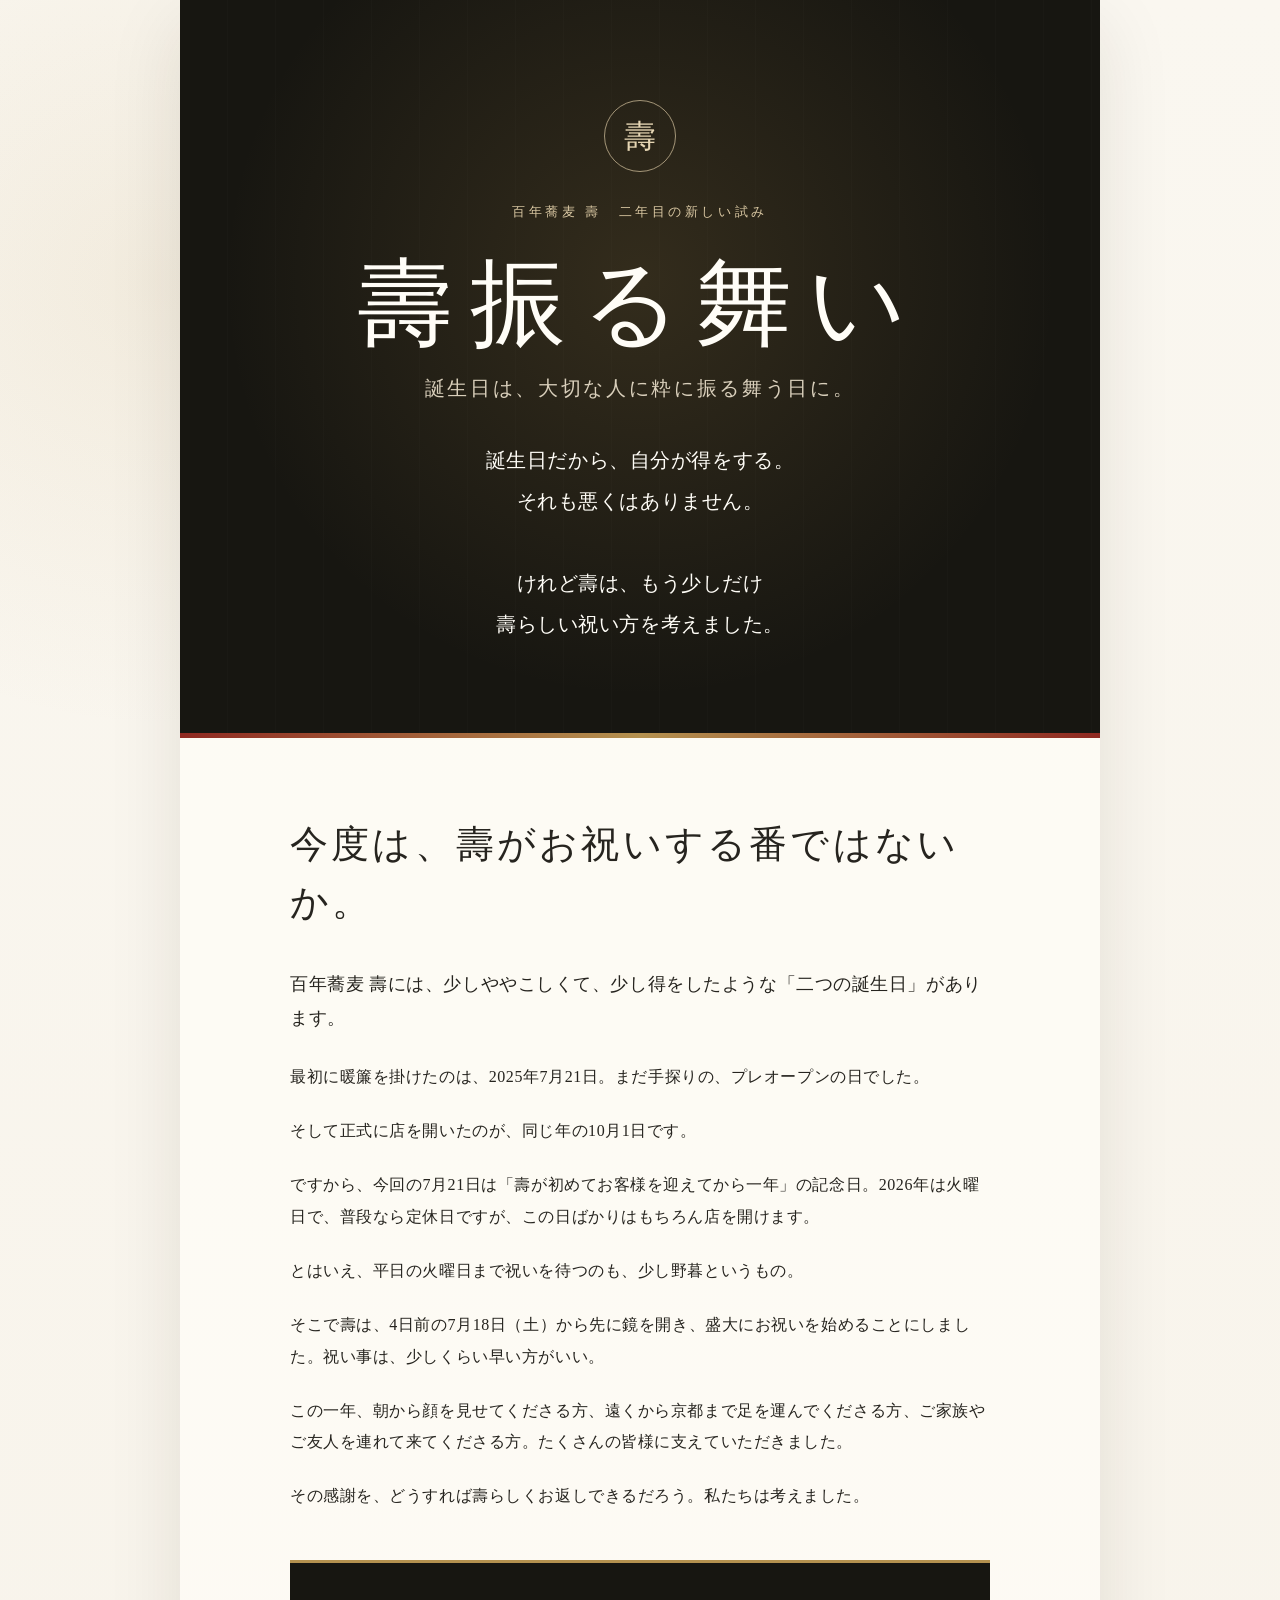
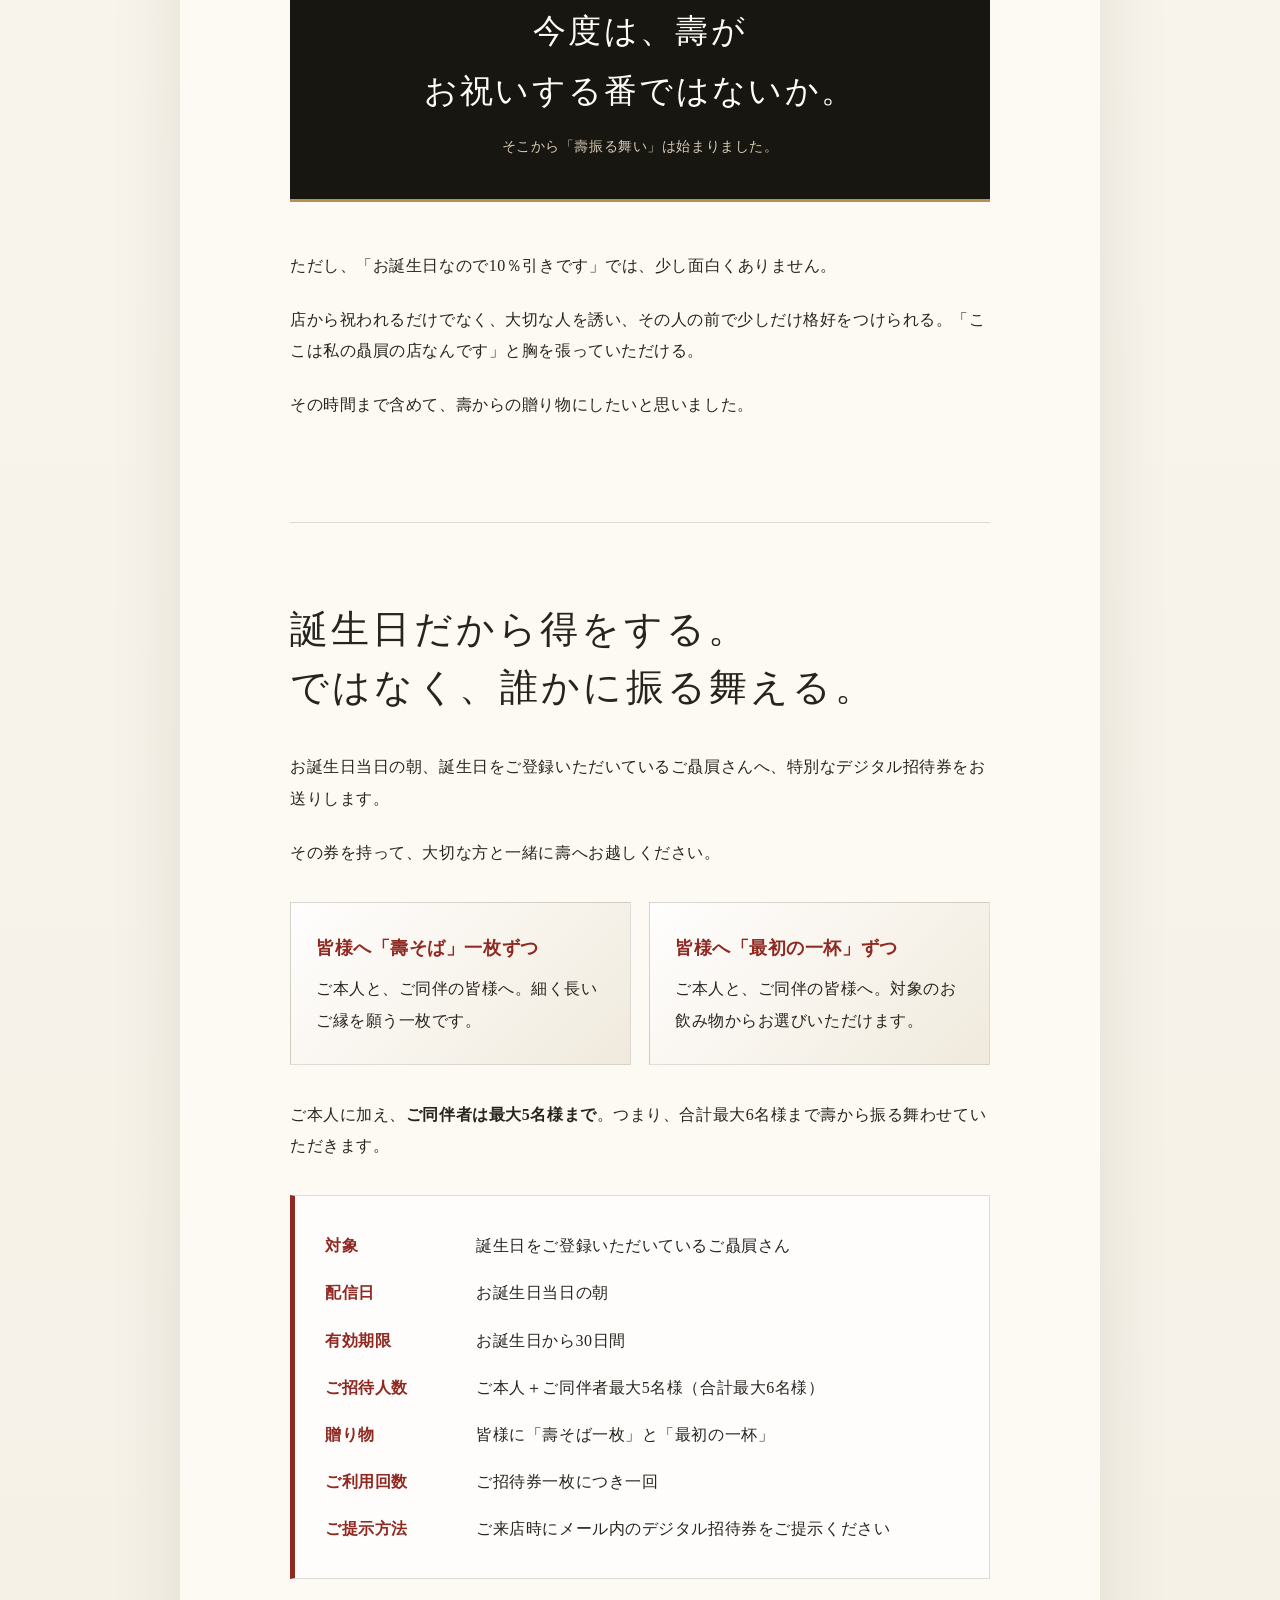
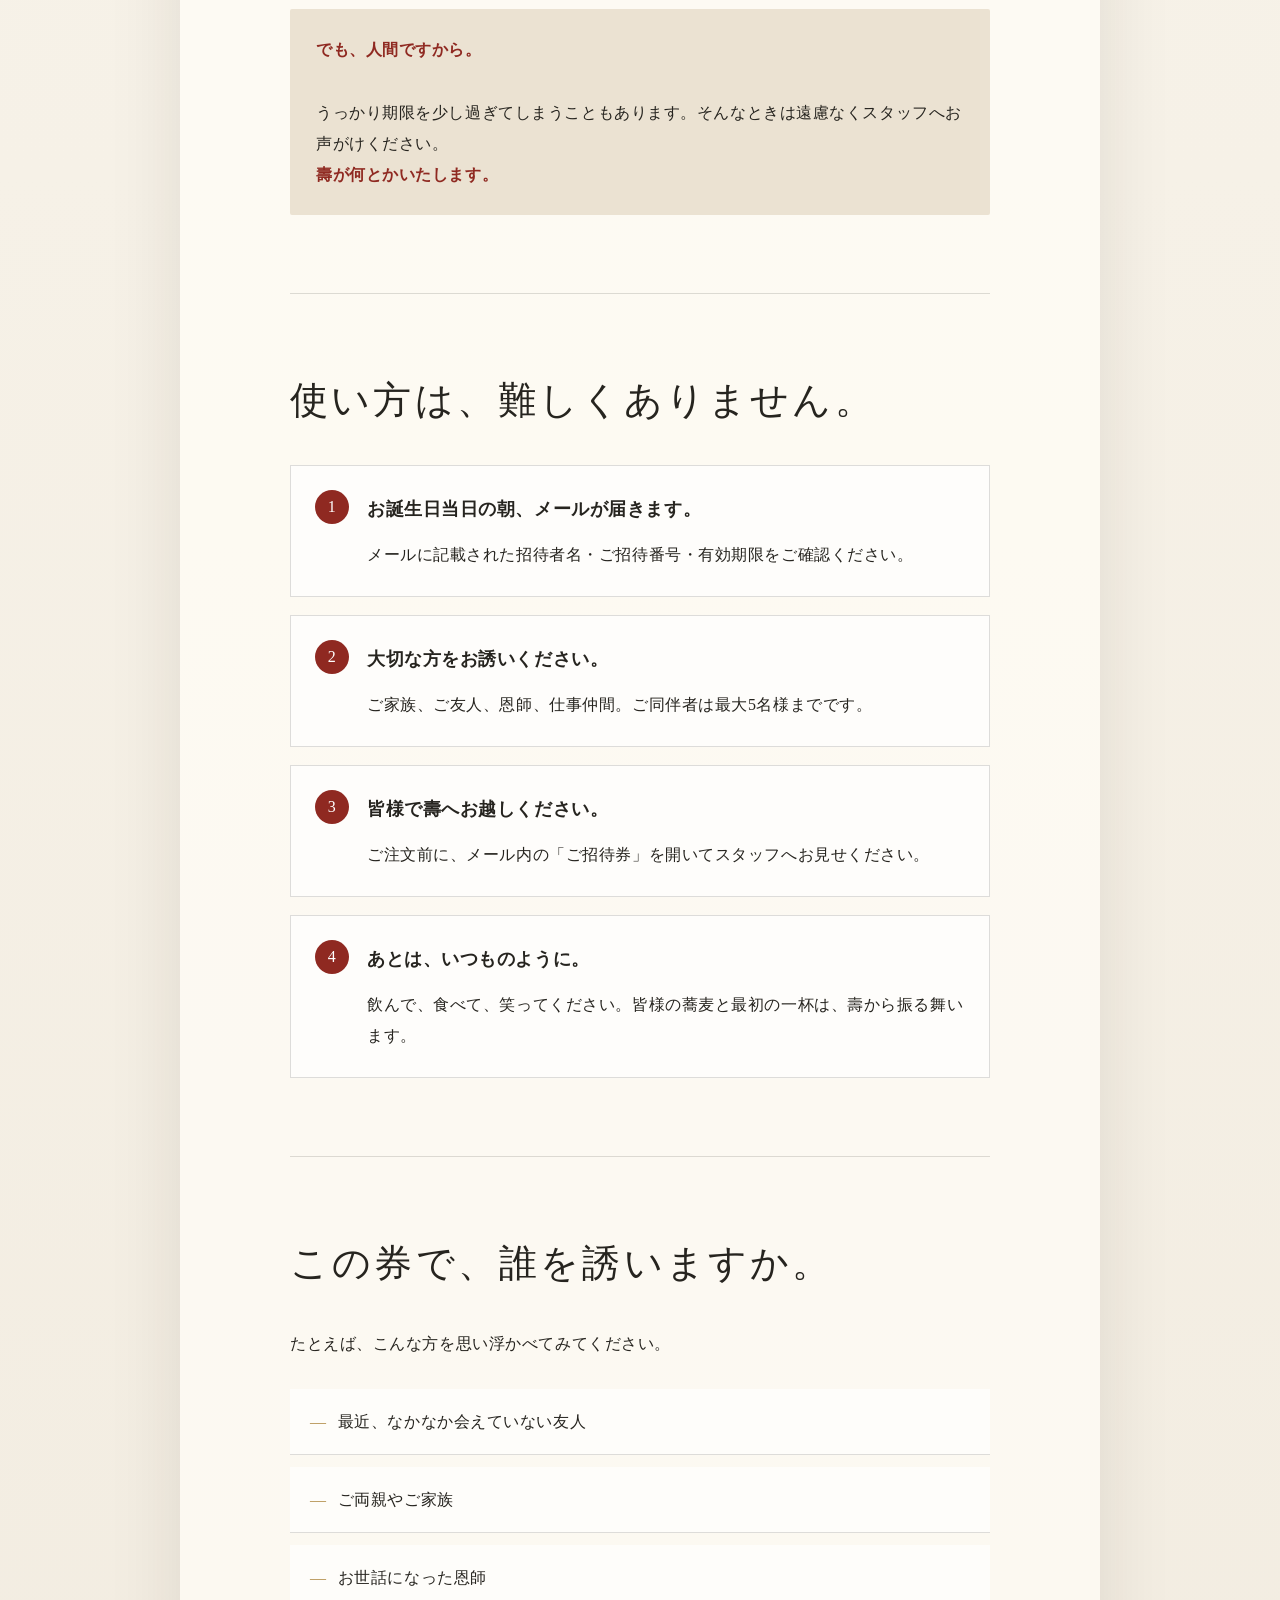
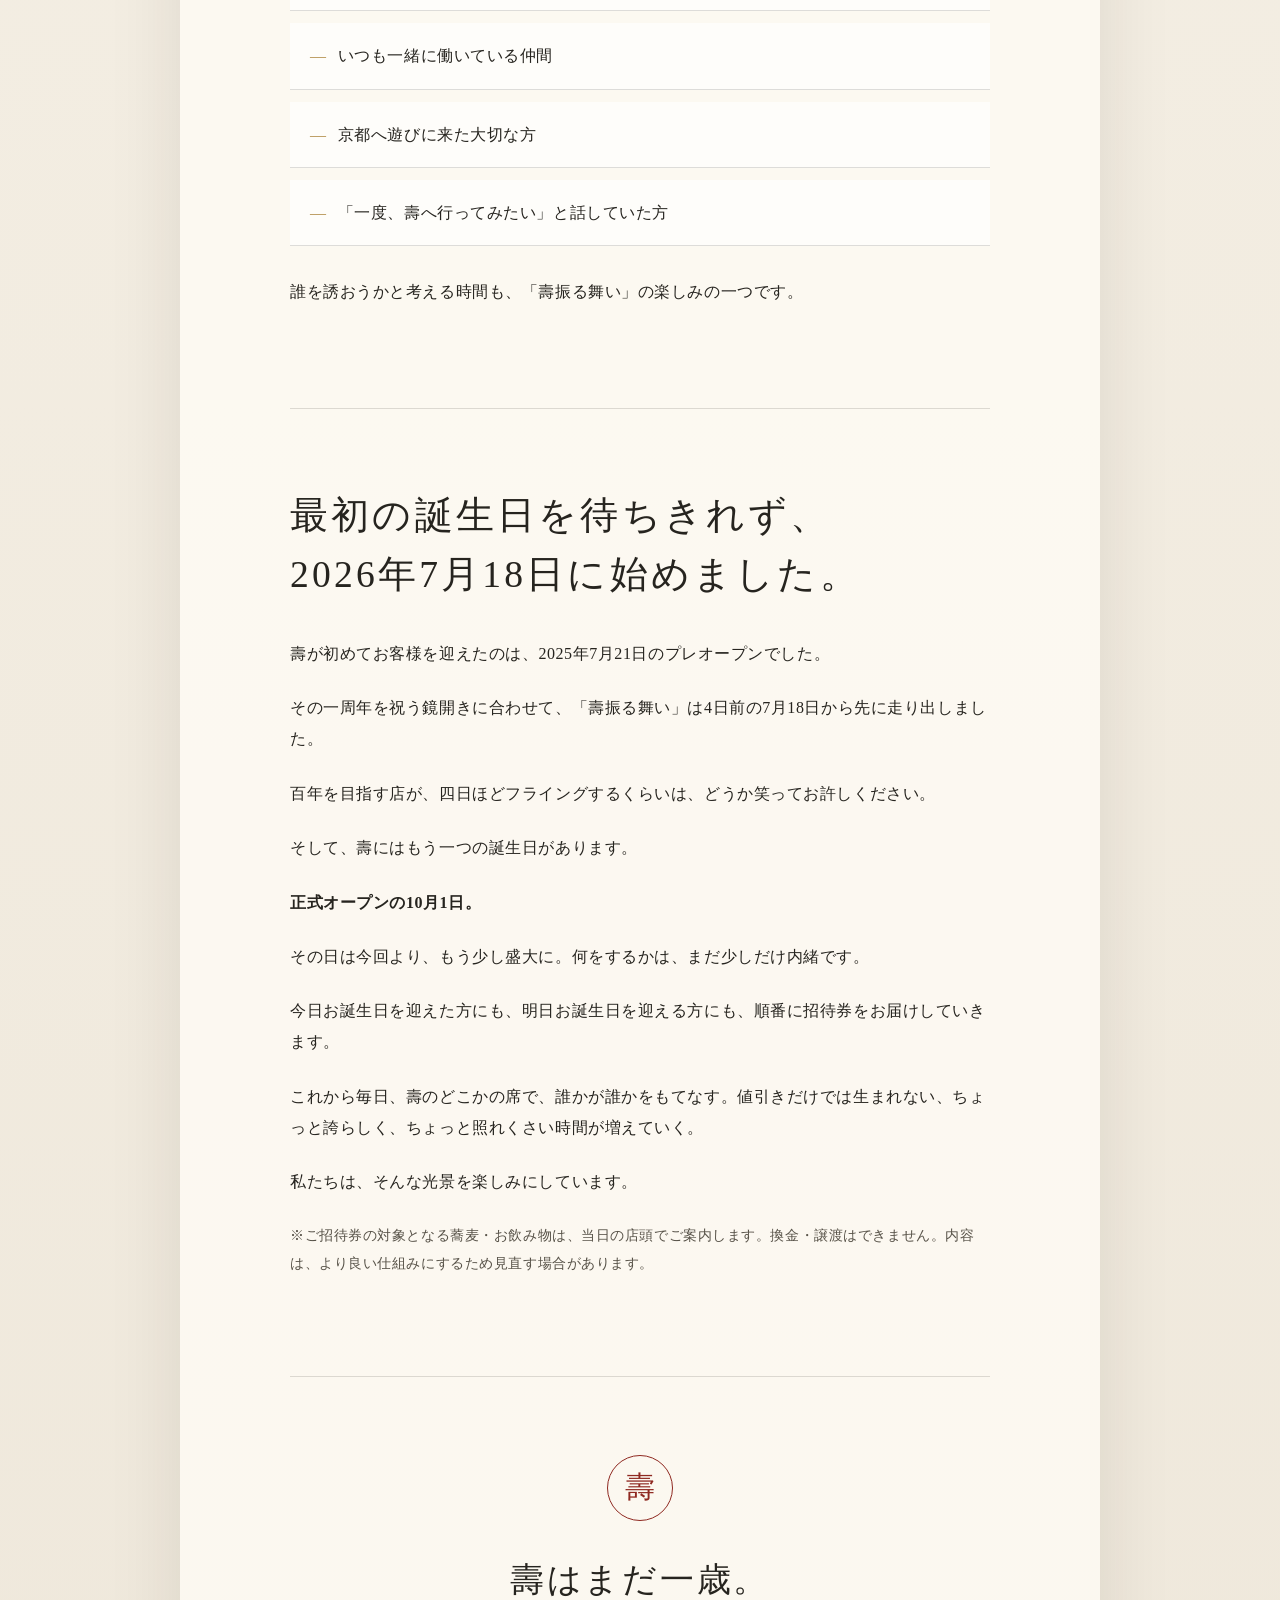
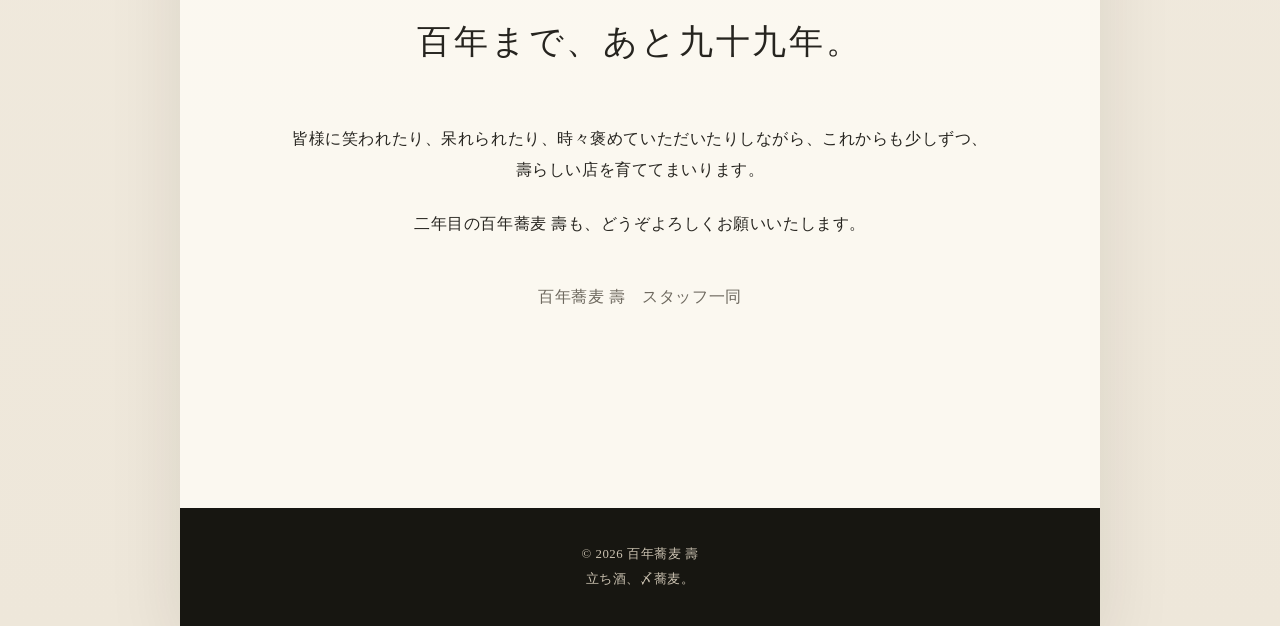
==== commit 0804ee87: "Refine mobile spacing and clarify two anniversary dates" ====
--- a/kotobuki-furumai/index.html
+++ b/kotobuki-furumai/index.html
@@ -21,7 +21,7 @@
     "@context":"https://schema.org",
     "@type":"WebPage",
     "name":"壽振る舞い",
-    "description":"百年蕎麦 壽が2026年7月21日の一周年を機に始めた誕生日のご招待",
+    "description":"百年蕎麦 壽がプレオープン一周年を機に始めた誕生日のご招待",
     "inLanguage":"ja",
     "isPartOf":{"@type":"WebSite","name":"百年蕎麦 壽"}
   }
@@ -83,7 +83,7 @@
     .closing .big{font-size:clamp(1.45rem,4.8vw,2.15rem);line-height:1.8;letter-spacing:.08em}
     footer{padding:34px 24px;text-align:center;color:#cbc2b1;background:var(--deep);font-size:.8rem}
     @media(min-width:720px){main{padding-left:60px;padding-right:60px}.gift-grid{grid-template-columns:1fr 1fr}}
-    @media(max-width:560px){body{line-height:1.85}.hero{min-height:74svh;padding:56px 20px 50px}.mon{width:62px;height:62px}.hero h1{letter-spacing:.12em}main{padding-left:20px;padding-right:20px}section{padding:58px 0}.statement{margin-left:-20px;margin-right:-20px;padding:32px 20px}.rule{padding:28px 22px}.rule dl{grid-template-columns:1fr;gap:4px}.rule dd{margin-bottom:14px}.step{padding-left:70px}}
+    @media(max-width:560px){body{line-height:1.9}.hero{min-height:74svh;padding:56px 22px 50px}.mon{width:62px;height:62px}.hero h1{letter-spacing:.12em}main{padding-left:30px;padding-right:30px}section{padding:62px 0}.statement{margin-left:0;margin-right:0;padding:32px 24px}.rule{padding:28px 24px}.rule dl{grid-template-columns:1fr;gap:4px}.rule dd{margin-bottom:14px}.step{padding-left:70px}.gift,.step,.scene-list li{border-radius:2px}}
     @media(prefers-reduced-motion:no-preference){.hero-inner{animation:rise .9s ease-out both}@keyframes rise{from{opacity:0;transform:translateY(14px)}to{opacity:1;transform:none}}}
     @media print{body{background:#fff}.page{box-shadow:none}.hero{min-height:auto}.hero-inner{animation:none}section{break-inside:avoid}}
   </style>
@@ -103,16 +103,15 @@
   <main id="content">
     <section>
       <h2>今度は、壽がお祝いする番ではないか。</h2>
-      <p class="intro">百年蕎麦 壽の、本当の誕生日は7月21日です。</p>
-      <p>2026年の7月21日は火曜日。普段なら定休日ですが、一周年の日ばかりは、もちろん店を開けます。</p>
+      <p class="intro">百年蕎麦 壽には、少しややこしくて、少し得をしたような「二つの誕生日」があります。</p>
+      <p>最初に暖簾を掛けたのは、2025年7月21日。まだ手探りの、プレオープンの日でした。</p>
+      <p>そして正式に店を開いたのが、同じ年の10月1日です。</p>
+      <p>ですから、今回の7月21日は「壽が初めてお客様を迎えてから一年」の記念日。2026年は火曜日で、普段なら定休日ですが、この日ばかりはもちろん店を開けます。</p>
       <p>とはいえ、平日の火曜日まで祝いを待つのも、少し野暮というもの。</p>
-      <p>そこで壽は、4日前の7月18日（土）から先に鏡を開き、盛大にお祝いを始めることにしました。誕生日を前倒しする店も珍しいでしょうが、祝い事は早いくらいがちょうどいい。</p>
+      <p>そこで壽は、4日前の7月18日（土）から先に鏡を開き、盛大にお祝いを始めることにしました。祝い事は、少しくらい早い方がいい。</p>
       <p>この一年、朝から顔を見せてくださる方、遠くから京都まで足を運んでくださる方、ご家族やご友人を連れて来てくださる方。たくさんの皆様に支えていただきました。</p>
       <p>その感謝を、どうすれば壽らしくお返しできるだろう。私たちは考えました。</p>
-      <div class="statement">
-        <strong>今度は、壽が<br>お祝いする番ではないか。</strong>
-        <span>そこから「壽振る舞い」は始まりました。</span>
-      </div>
+      <div class="statement"><strong>今度は、壽が<br>お祝いする番ではないか。</strong><span>そこから「壽振る舞い」は始まりました。</span></div>
       <p>ただし、「お誕生日なので10％引きです」では、少し面白くありません。</p>
       <p>店から祝われるだけでなく、大切な人を誘い、その人の前で少しだけ格好をつけられる。「ここは私の贔屓の店なんです」と胸を張っていただける。</p>
       <p>その時間まで含めて、壽からの贈り物にしたいと思いました。</p>
@@ -147,44 +146,48 @@
         <div class="step"><h3>お誕生日当日の朝、メールが届きます。</h3>メールに記載された招待者名・ご招待番号・有効期限をご確認ください。</div>
         <div class="step"><h3>大切な方をお誘いください。</h3>ご家族、ご友人、恩師、仕事仲間。ご同伴者は最大5名様までです。</div>
         <div class="step"><h3>皆様で壽へお越しください。</h3>ご注文前に、メール内の「ご招待券」を開いてスタッフへお見せください。</div>
-        <div class="step"><h3>あとは、いつものように。</h3>飲んで、食べて、笑ってください。皆様の蕎麦と最初の一杯は、壽がご馳走いたします。</div>
+        <div class="step"><h3>あとは、いつものように。</h3>飲んで、食べて、笑ってください。皆様の蕎麦と最初の一杯は、壽から振る舞います。</div>
       </div>
     </section>
 
     <section>
-      <h2>誰を誘おうか。<br>その時間も、贈り物です。</h2>
+      <h2>この券で、誰を誘いますか。</h2>
+      <p>たとえば、こんな方を思い浮かべてみてください。</p>
       <ul class="scene-list">
         <li>最近、なかなか会えていない友人</li>
         <li>ご両親やご家族</li>
         <li>お世話になった恩師</li>
-        <li>いつも支えてくれる仕事仲間</li>
-        <li>京都へ遊びに来る大切な方</li>
-        <li>「一度、壽へ行ってみたい」と言っていた方</li>
+        <li>いつも一緒に働いている仲間</li>
+        <li>京都へ遊びに来た大切な方</li>
+        <li>「一度、壽へ行ってみたい」と話していた方</li>
       </ul>
-      <p>誰を誘うかは、ご贔屓さんにお任せします。</p>
-      <p>ご自身の新しい一年を祝いながら、大切な方とのご縁も、細く長く続いていきますように。</p>
+      <p>誰を誘おうかと考える時間も、「壽振る舞い」の楽しみの一つです。</p>
     </section>
 
     <section>
-      <h2>店の誕生日を待ちきれず、<br>2026年7月18日に始めました。</h2>
-      <p>壽が一周年を迎える本当の日は、2026年7月21日です。</p>
-      <p>けれど「壽振る舞い」は、周年祭の鏡開きに合わせて、4日前の7月18日から先に走り出しました。</p>
+      <h2>最初の誕生日を待ちきれず、<br>2026年7月18日に始めました。</h2>
+      <p>壽が初めてお客様を迎えたのは、2025年7月21日のプレオープンでした。</p>
+      <p>その一周年を祝う鏡開きに合わせて、「壽振る舞い」は4日前の7月18日から先に走り出しました。</p>
       <p>百年を目指す店が、四日ほどフライングするくらいは、どうか笑ってお許しください。</p>
-      <p>今日お誕生日を迎えた方にも、明日お誕生日を迎える方にも。これから毎朝、その日の主役へご招待をお届けします。</p>
-      <p>値引きでは生まれない、少し誇らしくて、少し照れくさい時間が、壽のあちこちで増えていく。</p>
+      <p>そして、壽にはもう一つの誕生日があります。</p>
+      <p><strong>正式オープンの10月1日。</strong></p>
+      <p>その日は今回より、もう少し盛大に。何をするかは、まだ少しだけ内緒です。</p>
+      <p>今日お誕生日を迎えた方にも、明日お誕生日を迎える方にも、順番に招待券をお届けしていきます。</p>
+      <p>これから毎日、壽のどこかの席で、誰かが誰かをもてなす。値引きだけでは生まれない、ちょっと誇らしく、ちょっと照れくさい時間が増えていく。</p>
       <p>私たちは、そんな光景を楽しみにしています。</p>
-      <p class="notice">※他の特典との併用、換金、第三者への譲渡はできません。対象となる蕎麦・お飲み物は店頭でご案内します。運用上必要な場合、内容を見直すことがあります。</p>
+      <p class="notice">※ご招待券の対象となる蕎麦・お飲み物は、当日の店頭でご案内します。換金・譲渡はできません。内容は、より良い仕組みにするため見直す場合があります。</p>
     </section>
 
     <section class="closing">
-      <div class="mark" aria-hidden="true">壽</div>
+      <span class="mark" aria-hidden="true">壽</span>
       <p class="big">壽はまだ一歳。<br>百年まで、あと九十九年。</p>
-      <p>皆様に笑われたり、呆れられたり、時々褒めていただいたりしながら、これからも壽らしい「ありがとう」を考え続けます。</p>
+      <p>皆様に笑われたり、呆れられたり、時々褒めていただいたりしながら、これからも少しずつ、壽らしい店を育ててまいります。</p>
       <p>二年目の百年蕎麦 壽も、どうぞよろしくお願いいたします。</p>
-      <p>百年蕎麦 壽　スタッフ一同</p>
+      <p style="margin-top:42px;color:var(--muted)">百年蕎麦 壽　スタッフ一同</p>
     </section>
   </main>
+
   <footer>© 2026 百年蕎麦 壽<br>立ち酒、〆蕎麦。</footer>
 </article>
 </body>
-</html>+</html>
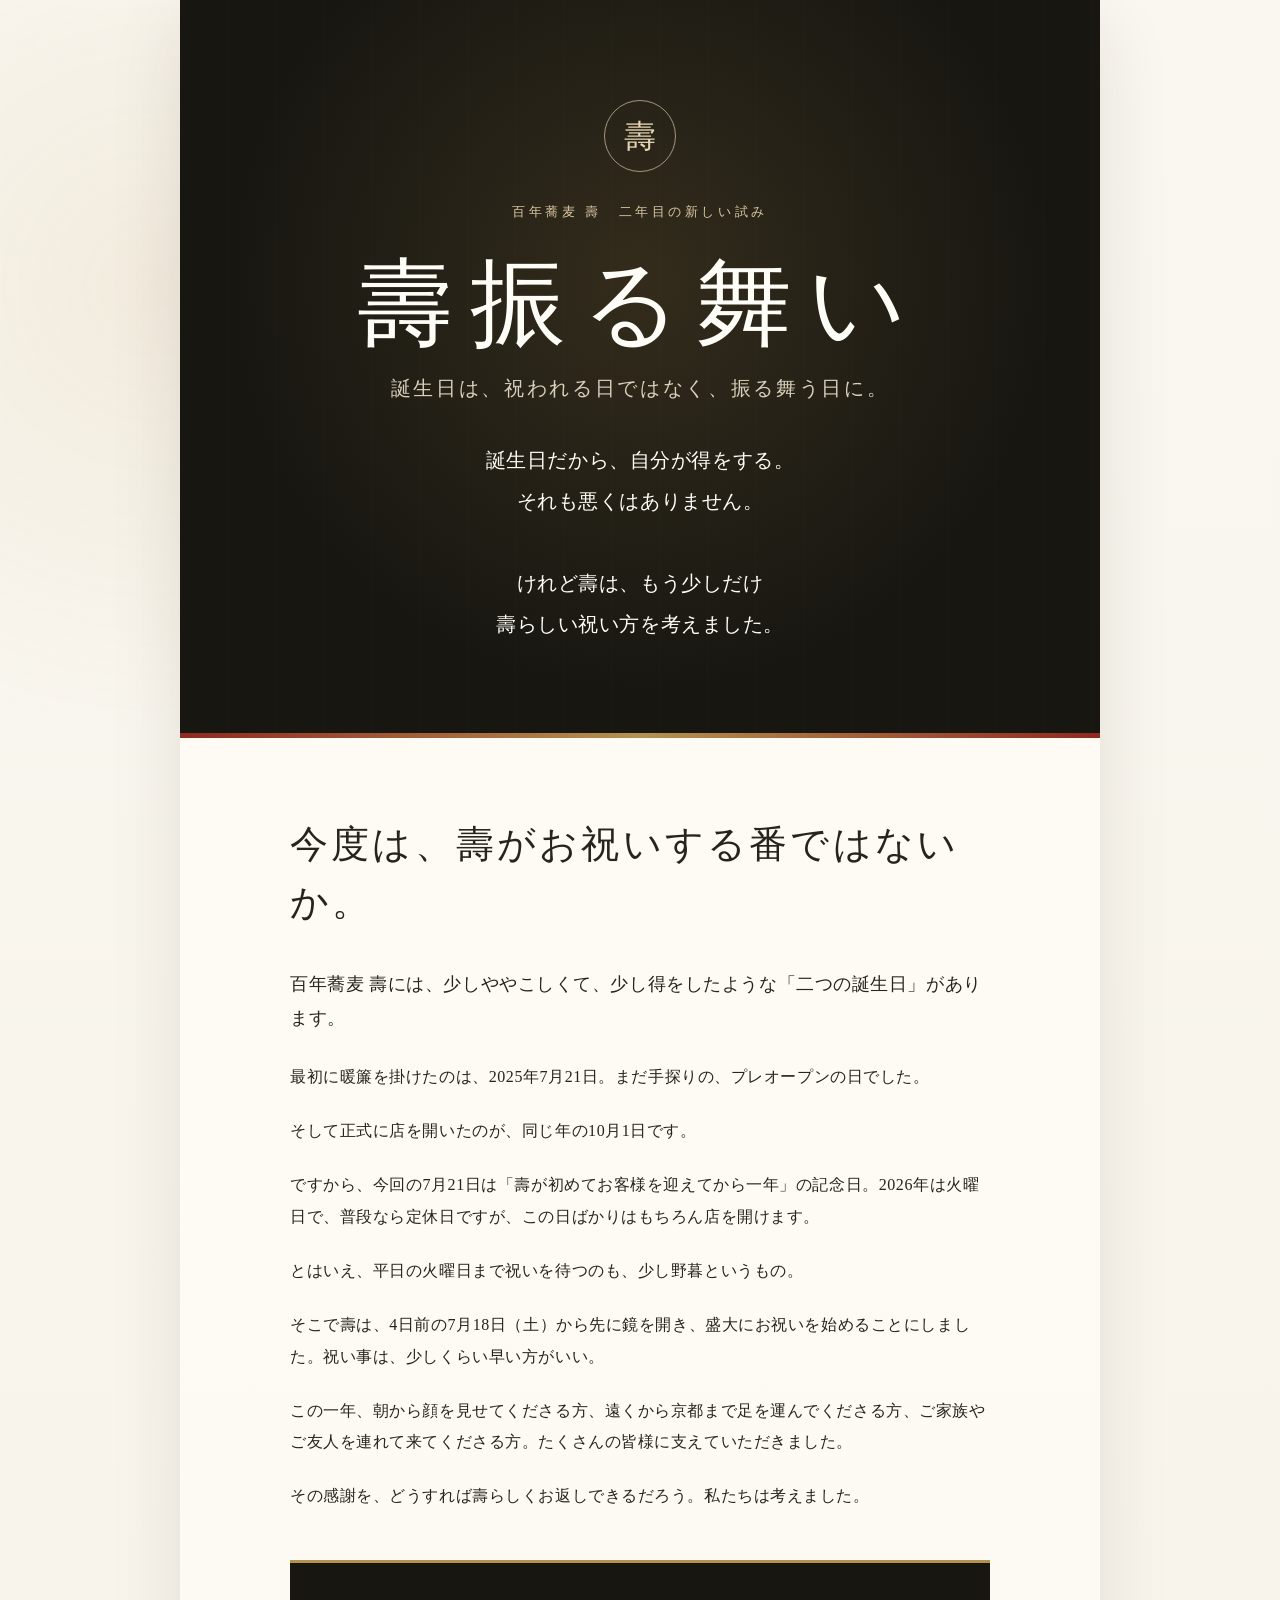
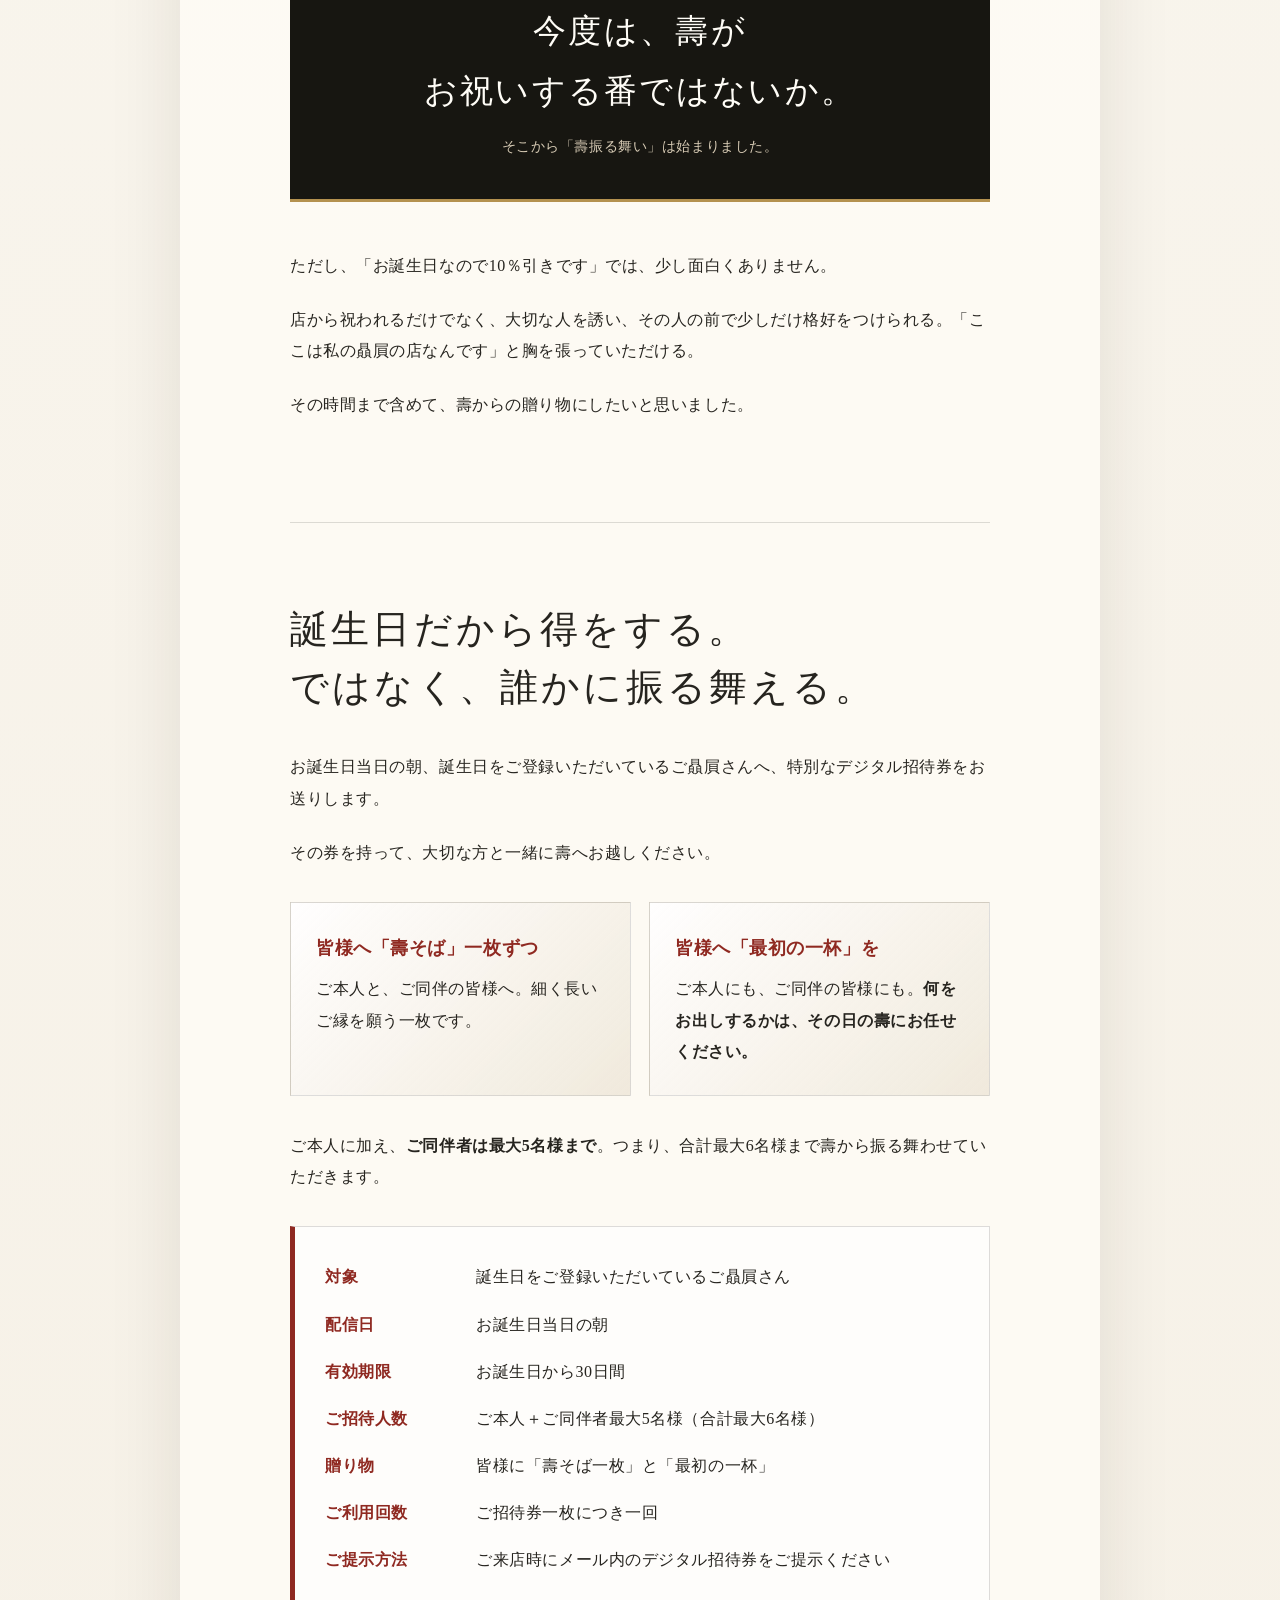
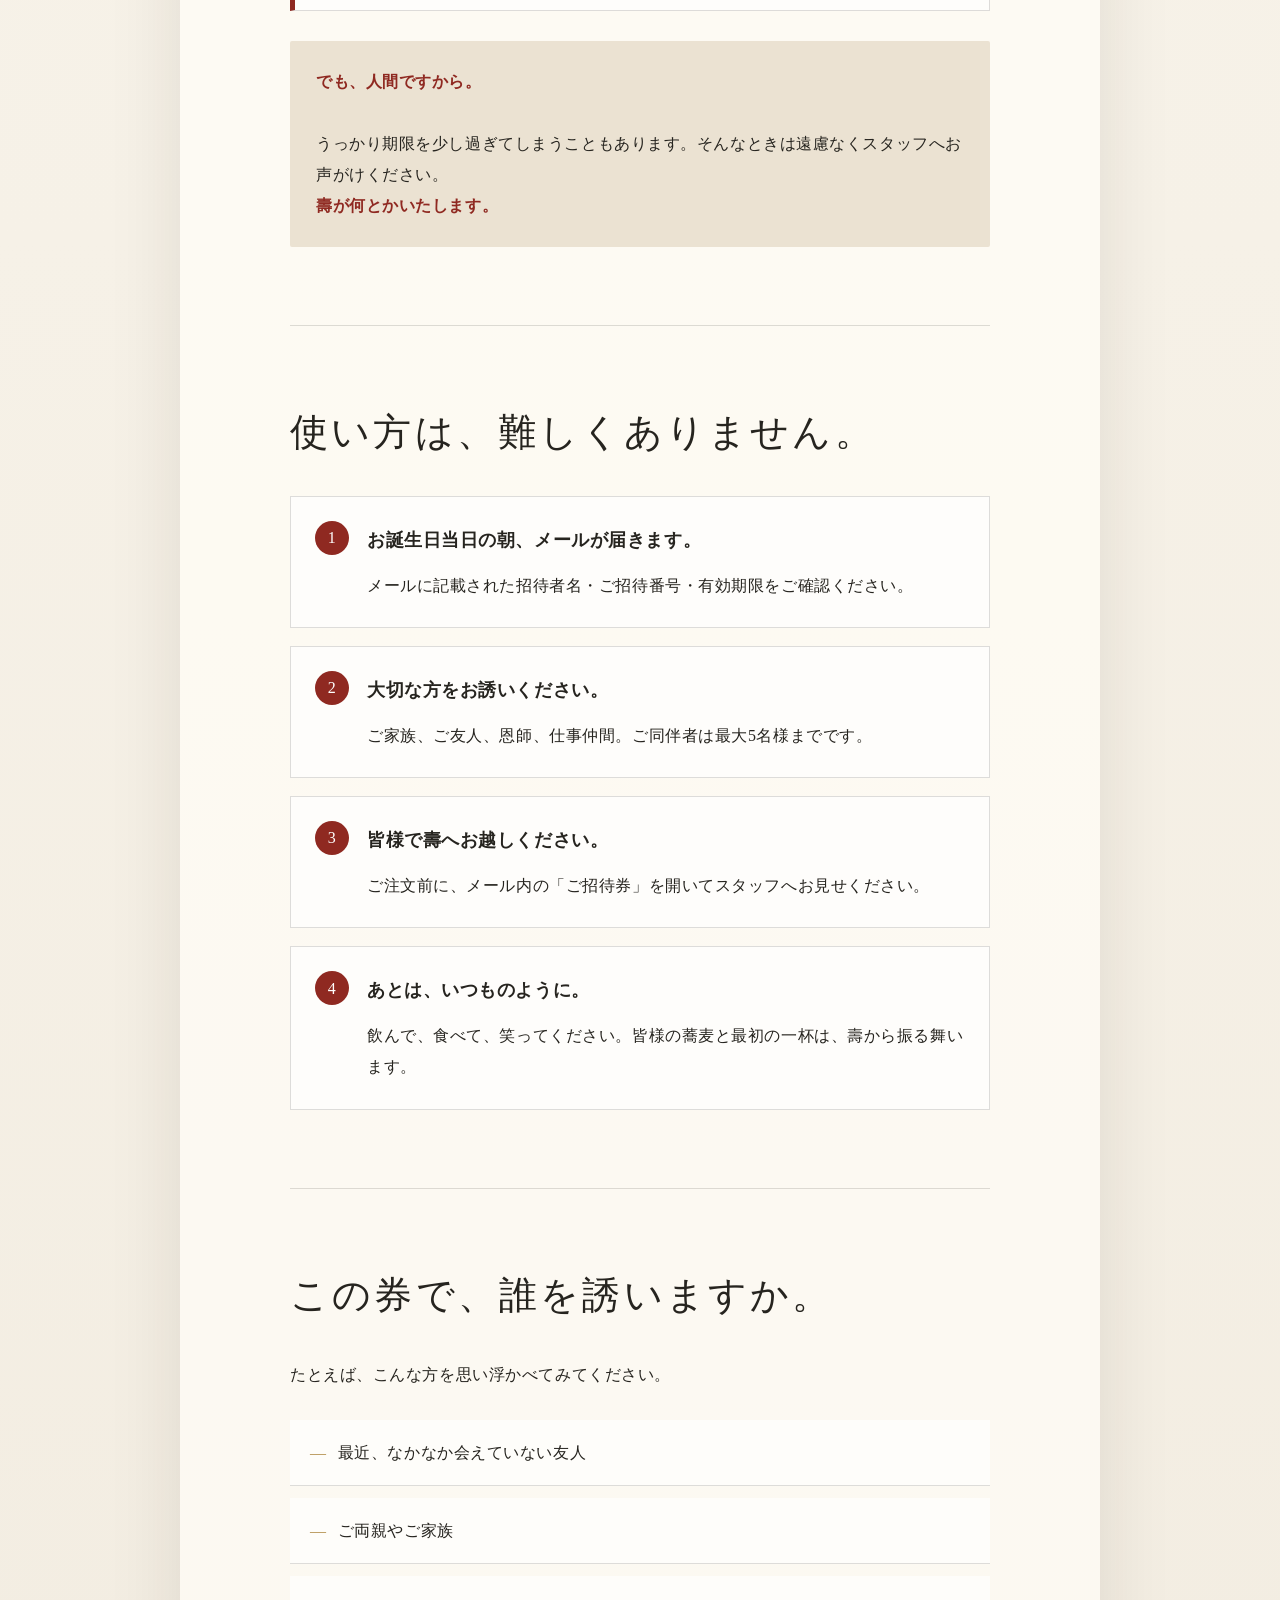
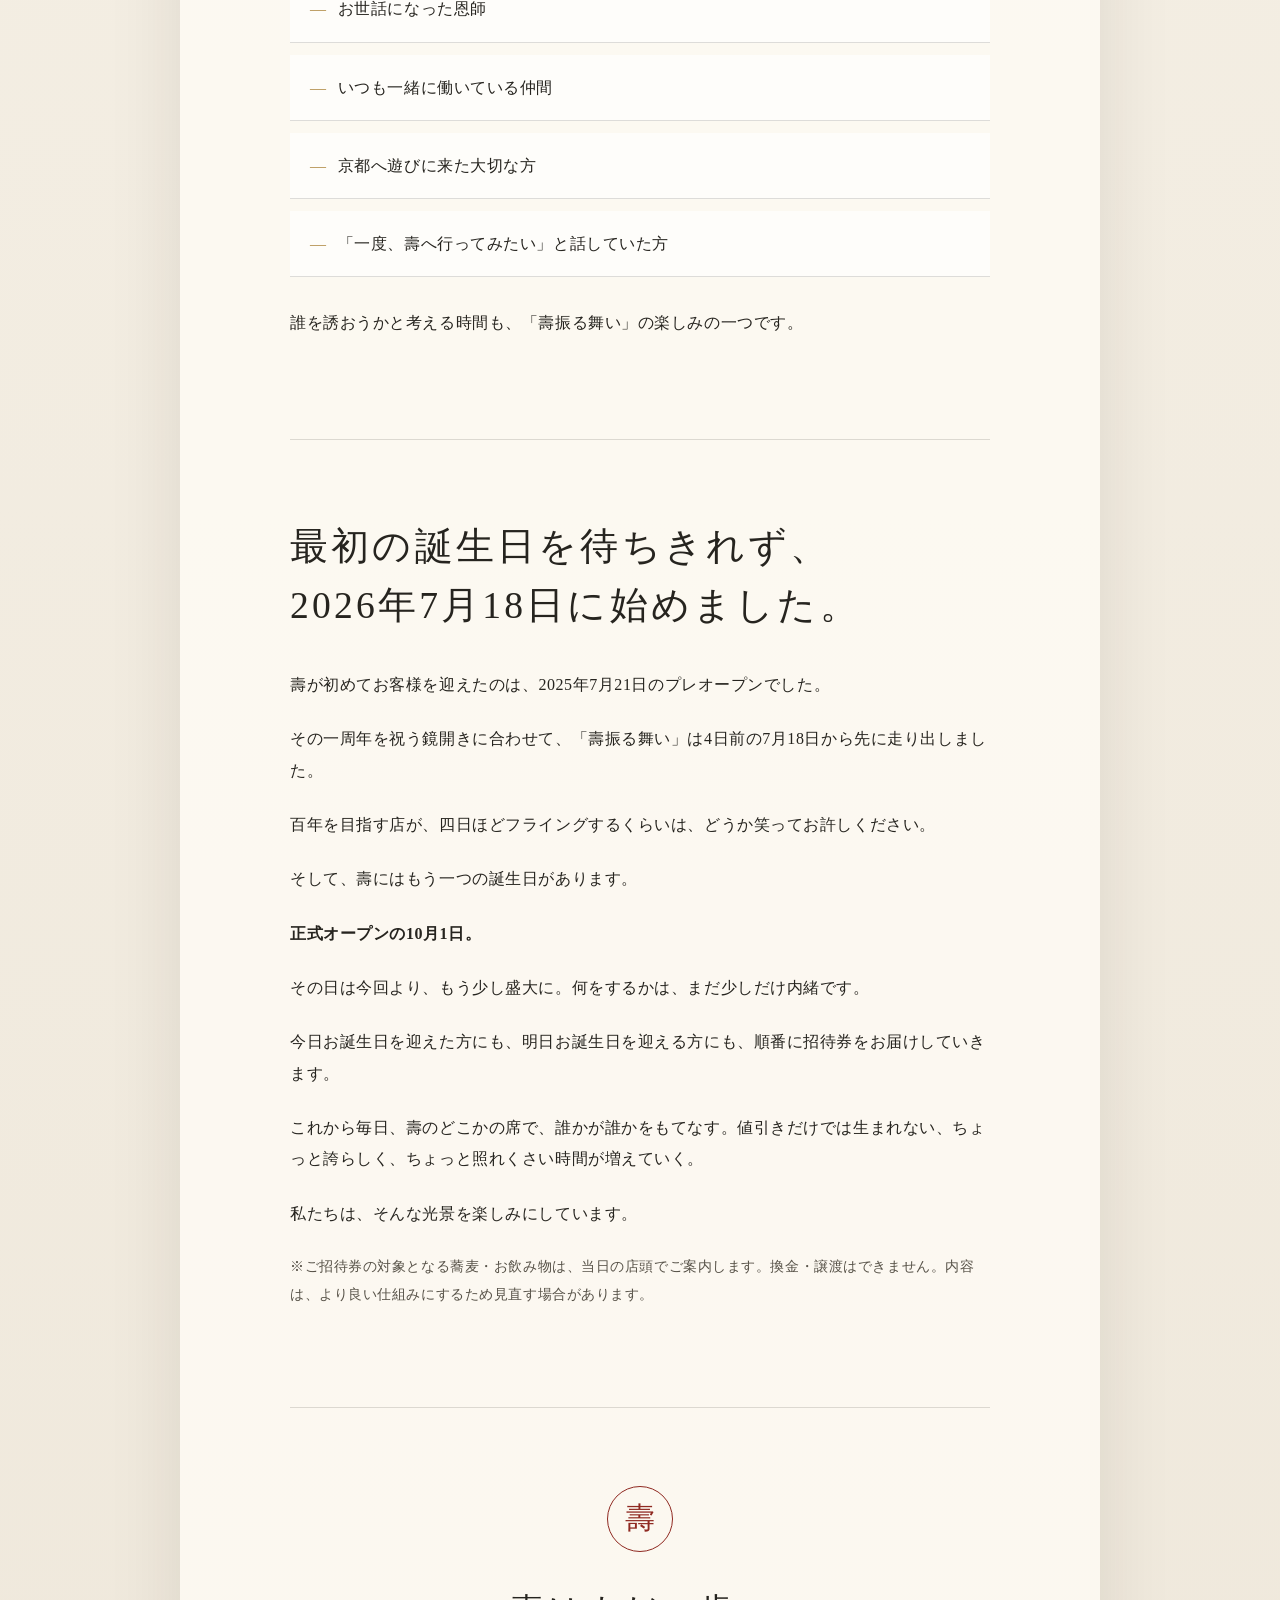
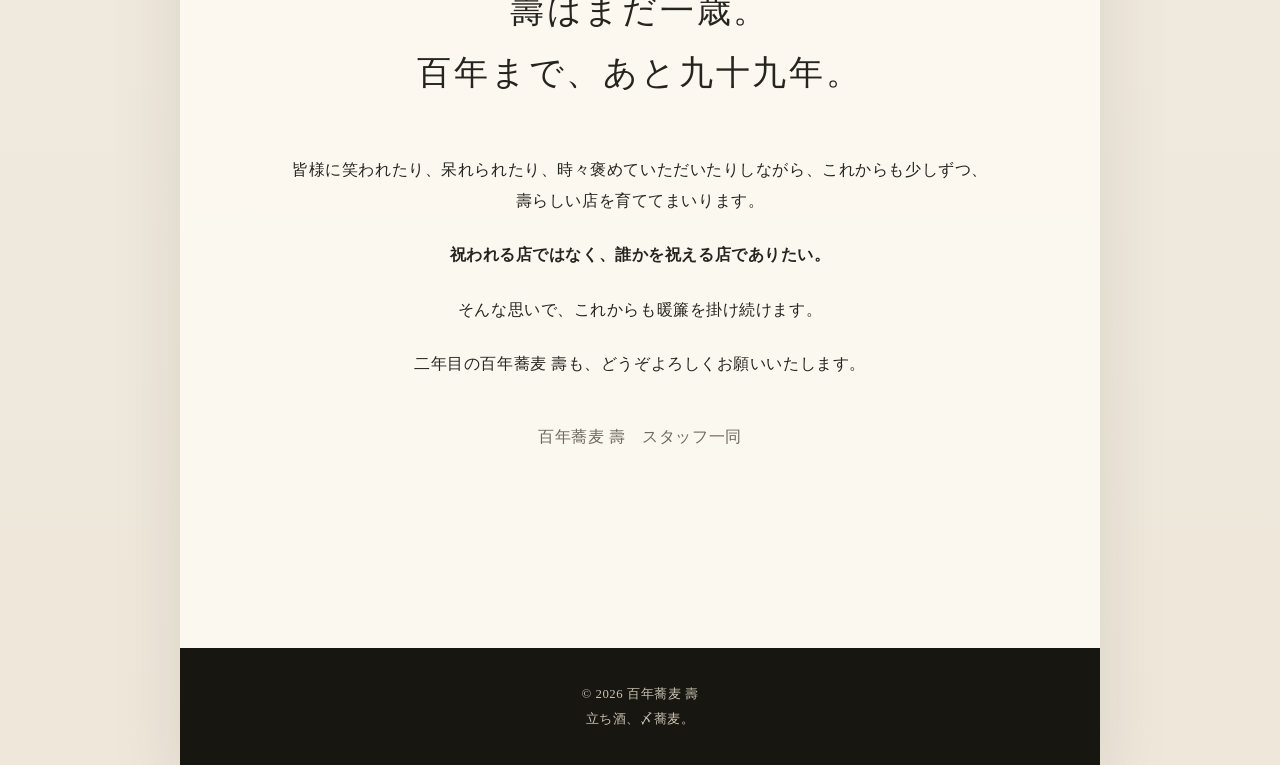
==== commit 1011d392: "Finalize Kotobuki Furumai page and add GA4 tracking" ====
--- a/kotobuki-furumai/index.html
+++ b/kotobuki-furumai/index.html
@@ -4,14 +4,14 @@
   <meta charset="utf-8">
   <meta name="viewport" content="width=device-width, initial-scale=1, viewport-fit=cover">
   <meta name="format-detection" content="telephone=no">
-  <title>壽振る舞い｜誕生日は、大切な人に粋に振る舞う日に。</title>
-  <meta name="description" content="百年蕎麦 壽が一周年を機に始めた誕生日のご招待『壽振る舞い』。ご本人と同伴者最大5名様へ、壽そば一枚と最初の一杯を贈ります。">
+  <title>壽振る舞い｜誕生日は、祝われる日ではなく、振る舞う日に。</title>
+  <meta name="description" content="百年蕎麦 壽がプレオープン一周年を機に始めた誕生日のご招待『壽振る舞い』。ご本人と同伴者最大5名様へ、壽そば一枚と最初の一杯を贈ります。">
   <meta name="theme-color" content="#171611">
   <meta name="color-scheme" content="light">
   <meta property="og:type" content="website">
   <meta property="og:locale" content="ja_JP">
   <meta property="og:site_name" content="百年蕎麦 壽">
-  <meta property="og:title" content="壽振る舞い｜誕生日は、大切な人に粋に振る舞う日に。">
+  <meta property="og:title" content="壽振る舞い｜誕生日は、祝われる日ではなく、振る舞う日に。">
   <meta property="og:description" content="ご本人と同伴者最大5名様へ、壽そば一枚と最初の一杯を。百年蕎麦 壽の新しい“ありがとう”の形です。">
   <meta property="og:url" content="https://jishikawa1970.github.io/kotobuki-furumai/">
   <meta name="twitter:card" content="summary">
@@ -26,168 +26,35 @@
     "isPartOf":{"@type":"WebSite","name":"百年蕎麦 壽"}
   }
   </script>
+  <!-- Google tag (gtag.js) -->
+  <script async src="https://www.googletagmanager.com/gtag/js?id=G-PV642M4X53"></script>
+  <script>
+    window.dataLayer = window.dataLayer || [];
+    function gtag(){dataLayer.push(arguments);}
+    gtag('js', new Date());
+    gtag('config', 'G-PV642M4X53');
+  </script>
   <style>
-    :root{
-      --ink:#26241f;--muted:#6d685e;--paper:#f6f1e7;--paper2:#ebe2d2;
-      --deep:#171611;--red:#8f2921;--gold:#b4914f;--line:rgba(38,36,31,.15);
-      --white:#fffdf7;--shadow:0 24px 70px rgba(39,31,20,.10);
-    }
-    *{box-sizing:border-box}
-    html{scroll-behavior:smooth;background:var(--paper)}
-    body{margin:0;color:var(--ink);background:
-      radial-gradient(circle at 12% 4%,rgba(180,145,79,.11),transparent 28rem),
-      linear-gradient(180deg,#faf7f0 0%,var(--paper) 48%,#eee7da 100%);
-      font-family:"Yu Mincho","Hiragino Mincho ProN","Hiragino Mincho Pro","Noto Serif JP",serif;
-      line-height:1.95;letter-spacing:.035em;-webkit-font-smoothing:antialiased}
-    a{color:inherit}
-    .skip{position:absolute;left:-9999px;top:auto}.skip:focus{left:16px;top:16px;z-index:1000;background:#fff;padding:10px 14px}
-    .page{width:min(100%,920px);margin:auto;background:rgba(255,253,247,.78);box-shadow:var(--shadow)}
-    .hero{position:relative;min-height:82svh;display:grid;place-items:center;overflow:hidden;padding:72px 26px 64px;text-align:center;color:var(--white);background:var(--deep)}
-    .hero:before{content:"";position:absolute;inset:0;background:
-      radial-gradient(circle at 50% 38%,rgba(180,145,79,.18),transparent 26rem),
-      repeating-linear-gradient(90deg,transparent 0,transparent 47px,rgba(255,255,255,.027) 48px)}
-    .hero:after{content:"";position:absolute;left:0;right:0;bottom:0;height:5px;background:linear-gradient(90deg,var(--red),var(--gold),var(--red))}
-    .hero-inner{position:relative;max-width:690px}
-    .eyebrow{margin:0 0 24px;color:#dac8a3;font-size:.8rem;letter-spacing:.28em}
-    .mon{width:72px;height:72px;margin:0 auto 28px;display:grid;place-items:center;border:1px solid rgba(218,200,163,.7);border-radius:50%;color:#e6d6b4;font-size:2rem;line-height:1}
-    h1{margin:0;font-size:clamp(3rem,10vw,6rem);font-weight:500;letter-spacing:.17em;line-height:1.15}
-    h1 small{display:block;margin-top:18px;color:#d9cfbb;font-size:clamp(.95rem,3vw,1.28rem);font-weight:400;letter-spacing:.13em}
-    .lead{margin:40px auto 0;max-width:610px;font-size:clamp(1.05rem,3vw,1.22rem);line-height:2.1}
-    main{padding:0 24px 76px}
-    section{max-width:700px;margin:auto;padding:78px 0;border-bottom:1px solid var(--line)}
-    section:last-child{border:0}
-    h2{margin:0 0 34px;font-size:clamp(1.55rem,5vw,2.35rem);font-weight:500;line-height:1.55;letter-spacing:.085em}
-    h3{margin:0 0 12px;font-size:1.12rem}
-    p{margin:0 0 1.45em}
-    .intro{font-size:1.1rem}
-    .statement{margin:48px 0;padding:38px 28px;text-align:center;color:var(--white);background:var(--deep);border-top:3px solid var(--gold);border-bottom:3px solid var(--gold)}
-    .statement strong{display:block;font-size:clamp(1.35rem,4.8vw,2.08rem);font-weight:500;line-height:1.8;letter-spacing:.07em}
-    .statement span{display:block;margin-top:12px;color:#d7cbb5;font-size:.9rem}
-    .gift-grid{display:grid;gap:18px;margin:34px 0}
-    .gift{padding:28px 25px;background:linear-gradient(135deg,rgba(255,255,255,.9),rgba(235,226,210,.68));border:1px solid var(--line)}
-    .gift b{display:block;margin-bottom:7px;color:var(--red);font-size:1.13rem}
-    .rule{margin-top:34px;padding:34px 30px;background:rgba(255,255,255,.72);border:1px solid var(--line);border-left:5px solid var(--red)}
-    .rule dl{display:grid;grid-template-columns:8.2em 1fr;gap:16px 20px;margin:0}
-    .rule dt{color:var(--red);font-weight:700}.rule dd{margin:0}
-    .soft{margin-top:30px;padding:25px 26px;background:var(--paper2);border-radius:2px}
-    .soft strong{color:var(--red)}
-    .steps{counter-reset:s;display:grid;gap:18px;margin-top:32px}
-    .step{position:relative;padding:26px 24px 26px 76px;background:rgba(255,255,255,.7);border:1px solid var(--line)}
-    .step:before{counter-increment:s;content:counter(s);position:absolute;left:24px;top:24px;width:34px;height:34px;display:grid;place-items:center;color:#fff;background:var(--red);border-radius:50%;font-family:Georgia,serif}
-    .scene-list{display:grid;gap:12px;margin:30px 0;padding:0;list-style:none}
-    .scene-list li{padding:17px 20px;background:rgba(255,255,255,.66);border-bottom:1px solid var(--line)}
-    .scene-list li:before{content:"—";margin-right:.7em;color:var(--gold)}
-    .notice{font-size:.9rem;color:#575248}
-    .closing{text-align:center;padding-bottom:96px}
-    .closing .mark{display:inline-grid;place-items:center;width:66px;height:66px;margin-bottom:28px;border:1px solid var(--red);border-radius:50%;color:var(--red);font-size:1.9rem}
-    .closing .big{font-size:clamp(1.45rem,4.8vw,2.15rem);line-height:1.8;letter-spacing:.08em}
-    footer{padding:34px 24px;text-align:center;color:#cbc2b1;background:var(--deep);font-size:.8rem}
-    @media(min-width:720px){main{padding-left:60px;padding-right:60px}.gift-grid{grid-template-columns:1fr 1fr}}
-    @media(max-width:560px){body{line-height:1.9}.hero{min-height:74svh;padding:56px 22px 50px}.mon{width:62px;height:62px}.hero h1{letter-spacing:.12em}main{padding-left:30px;padding-right:30px}section{padding:62px 0}.statement{margin-left:0;margin-right:0;padding:32px 24px}.rule{padding:28px 24px}.rule dl{grid-template-columns:1fr;gap:4px}.rule dd{margin-bottom:14px}.step{padding-left:70px}.gift,.step,.scene-list li{border-radius:2px}}
-    @media(prefers-reduced-motion:no-preference){.hero-inner{animation:rise .9s ease-out both}@keyframes rise{from{opacity:0;transform:translateY(14px)}to{opacity:1;transform:none}}}
-    @media print{body{background:#fff}.page{box-shadow:none}.hero{min-height:auto}.hero-inner{animation:none}section{break-inside:avoid}}
+    :root{--ink:#26241f;--muted:#6d685e;--paper:#f6f1e7;--paper2:#ebe2d2;--deep:#171611;--red:#8f2921;--gold:#b4914f;--line:rgba(38,36,31,.15);--white:#fffdf7;--shadow:0 24px 70px rgba(39,31,20,.10)}
+    *{box-sizing:border-box}html{scroll-behavior:smooth;background:var(--paper)}body{margin:0;color:var(--ink);background:radial-gradient(circle at 12% 4%,rgba(180,145,79,.11),transparent 28rem),linear-gradient(180deg,#faf7f0 0%,var(--paper) 48%,#eee7da 100%);font-family:"Yu Mincho","Hiragino Mincho ProN","Hiragino Mincho Pro","Noto Serif JP",serif;line-height:1.95;letter-spacing:.035em;-webkit-font-smoothing:antialiased}a{color:inherit}.skip{position:absolute;left:-9999px;top:auto}.skip:focus{left:16px;top:16px;z-index:1000;background:#fff;padding:10px 14px}.page{width:min(100%,920px);margin:auto;background:rgba(255,253,247,.78);box-shadow:var(--shadow)}.hero{position:relative;min-height:82svh;display:grid;place-items:center;overflow:hidden;padding:72px 26px 64px;text-align:center;color:var(--white);background:var(--deep)}.hero:before{content:"";position:absolute;inset:0;background:radial-gradient(circle at 50% 38%,rgba(180,145,79,.18),transparent 26rem),repeating-linear-gradient(90deg,transparent 0,transparent 47px,rgba(255,255,255,.027) 48px)}.hero:after{content:"";position:absolute;left:0;right:0;bottom:0;height:5px;background:linear-gradient(90deg,var(--red),var(--gold),var(--red))}.hero-inner{position:relative;max-width:690px}.eyebrow{margin:0 0 24px;color:#dac8a3;font-size:.8rem;letter-spacing:.28em}.mon{width:72px;height:72px;margin:0 auto 28px;display:grid;place-items:center;border:1px solid rgba(218,200,163,.7);border-radius:50%;color:#e6d6b4;font-size:2rem;line-height:1}h1{margin:0;font-size:clamp(3rem,10vw,6rem);font-weight:500;letter-spacing:.17em;line-height:1.15}h1 small{display:block;margin-top:18px;color:#d9cfbb;font-size:clamp(.95rem,3vw,1.28rem);font-weight:400;letter-spacing:.13em}.lead{margin:40px auto 0;max-width:610px;font-size:clamp(1.05rem,3vw,1.22rem);line-height:2.1}main{padding:0 24px 76px}section{max-width:700px;margin:auto;padding:78px 0;border-bottom:1px solid var(--line)}section:last-child{border:0}h2{margin:0 0 34px;font-size:clamp(1.55rem,5vw,2.35rem);font-weight:500;line-height:1.55;letter-spacing:.085em}h3{margin:0 0 12px;font-size:1.12rem}p{margin:0 0 1.45em}.intro{font-size:1.1rem}.statement{margin:48px 0;padding:38px 28px;text-align:center;color:var(--white);background:var(--deep);border-top:3px solid var(--gold);border-bottom:3px solid var(--gold)}.statement strong{display:block;font-size:clamp(1.35rem,4.8vw,2.08rem);font-weight:500;line-height:1.8;letter-spacing:.07em}.statement span{display:block;margin-top:12px;color:#d7cbb5;font-size:.9rem}.gift-grid{display:grid;gap:18px;margin:34px 0}.gift{padding:28px 25px;background:linear-gradient(135deg,rgba(255,255,255,.9),rgba(235,226,210,.68));border:1px solid var(--line)}.gift b{display:block;margin-bottom:7px;color:var(--red);font-size:1.13rem}.rule{margin-top:34px;padding:34px 30px;background:rgba(255,255,255,.72);border:1px solid var(--line);border-left:5px solid var(--red)}.rule dl{display:grid;grid-template-columns:8.2em 1fr;gap:16px 20px;margin:0}.rule dt{color:var(--red);font-weight:700}.rule dd{margin:0}.soft{margin-top:30px;padding:25px 26px;background:var(--paper2);border-radius:2px}.soft strong{color:var(--red)}.steps{counter-reset:s;display:grid;gap:18px;margin-top:32px}.step{position:relative;padding:26px 24px 26px 76px;background:rgba(255,255,255,.7);border:1px solid var(--line)}.step:before{counter-increment:s;content:counter(s);position:absolute;left:24px;top:24px;width:34px;height:34px;display:grid;place-items:center;color:#fff;background:var(--red);border-radius:50%;font-family:Georgia,serif}.scene-list{display:grid;gap:12px;margin:30px 0;padding:0;list-style:none}.scene-list li{padding:17px 20px;background:rgba(255,255,255,.66);border-bottom:1px solid var(--line)}.scene-list li:before{content:"—";margin-right:.7em;color:var(--gold)}.notice{font-size:.9rem;color:#575248}.closing{text-align:center;padding-bottom:96px}.closing .mark{display:inline-grid;place-items:center;width:66px;height:66px;margin-bottom:28px;border:1px solid var(--red);border-radius:50%;color:var(--red);font-size:1.9rem}.closing .big{font-size:clamp(1.45rem,4.8vw,2.15rem);line-height:1.8;letter-spacing:.08em}footer{padding:34px 24px;text-align:center;color:#cbc2b1;background:var(--deep);font-size:.8rem}@media(min-width:720px){main{padding-left:60px;padding-right:60px}.gift-grid{grid-template-columns:1fr 1fr}}@media(max-width:560px){body{line-height:1.9}.hero{min-height:74svh;padding:56px 22px 50px}.mon{width:62px;height:62px}.hero h1{letter-spacing:.12em}main{padding-left:30px;padding-right:30px}section{padding:62px 0}.statement{margin-left:0;margin-right:0;padding:32px 24px}.rule{padding:28px 24px}.rule dl{grid-template-columns:1fr;gap:4px}.rule dd{margin-bottom:14px}.step{padding-left:70px}.gift,.step,.scene-list li{border-radius:2px}}@media(prefers-reduced-motion:no-preference){.hero-inner{animation:rise .9s ease-out both}@keyframes rise{from{opacity:0;transform:translateY(14px)}to{opacity:1;transform:none}}}@media print{body{background:#fff}.page{box-shadow:none}.hero{min-height:auto}.hero-inner{animation:none}section{break-inside:avoid}}
   </style>
 </head>
 <body>
 <a class="skip" href="#content">本文へ移動</a>
 <article class="page">
-  <header class="hero">
-    <div class="hero-inner">
-      <div class="mon" aria-hidden="true">壽</div>
-      <p class="eyebrow">百年蕎麦 壽　二年目の新しい試み</p>
-      <h1>壽振る舞い<small>誕生日は、大切な人に粋に振る舞う日に。</small></h1>
-      <p class="lead">誕生日だから、自分が得をする。<br>それも悪くはありません。<br><br>けれど壽は、もう少しだけ<br>壽らしい祝い方を考えました。</p>
-    </div>
-  </header>
-
+  <header class="hero"><div class="hero-inner"><div class="mon" aria-hidden="true">壽</div><p class="eyebrow">百年蕎麦 壽　二年目の新しい試み</p><h1>壽振る舞い<small>誕生日は、祝われる日ではなく、振る舞う日に。</small></h1><p class="lead">誕生日だから、自分が得をする。<br>それも悪くはありません。<br><br>けれど壽は、もう少しだけ<br>壽らしい祝い方を考えました。</p></div></header>
   <main id="content">
-    <section>
-      <h2>今度は、壽がお祝いする番ではないか。</h2>
-      <p class="intro">百年蕎麦 壽には、少しややこしくて、少し得をしたような「二つの誕生日」があります。</p>
-      <p>最初に暖簾を掛けたのは、2025年7月21日。まだ手探りの、プレオープンの日でした。</p>
-      <p>そして正式に店を開いたのが、同じ年の10月1日です。</p>
-      <p>ですから、今回の7月21日は「壽が初めてお客様を迎えてから一年」の記念日。2026年は火曜日で、普段なら定休日ですが、この日ばかりはもちろん店を開けます。</p>
-      <p>とはいえ、平日の火曜日まで祝いを待つのも、少し野暮というもの。</p>
-      <p>そこで壽は、4日前の7月18日（土）から先に鏡を開き、盛大にお祝いを始めることにしました。祝い事は、少しくらい早い方がいい。</p>
-      <p>この一年、朝から顔を見せてくださる方、遠くから京都まで足を運んでくださる方、ご家族やご友人を連れて来てくださる方。たくさんの皆様に支えていただきました。</p>
-      <p>その感謝を、どうすれば壽らしくお返しできるだろう。私たちは考えました。</p>
-      <div class="statement"><strong>今度は、壽が<br>お祝いする番ではないか。</strong><span>そこから「壽振る舞い」は始まりました。</span></div>
-      <p>ただし、「お誕生日なので10％引きです」では、少し面白くありません。</p>
-      <p>店から祝われるだけでなく、大切な人を誘い、その人の前で少しだけ格好をつけられる。「ここは私の贔屓の店なんです」と胸を張っていただける。</p>
-      <p>その時間まで含めて、壽からの贈り物にしたいと思いました。</p>
-    </section>
-
-    <section>
-      <h2>誕生日だから得をする。<br>ではなく、誰かに振る舞える。</h2>
-      <p>お誕生日当日の朝、誕生日をご登録いただいているご贔屓さんへ、特別なデジタル招待券をお送りします。</p>
-      <p>その券を持って、大切な方と一緒に壽へお越しください。</p>
-      <div class="gift-grid">
-        <div class="gift"><b>皆様へ「壽そば」一枚ずつ</b>ご本人と、ご同伴の皆様へ。細く長いご縁を願う一枚です。</div>
-        <div class="gift"><b>皆様へ「最初の一杯」ずつ</b>ご本人と、ご同伴の皆様へ。対象のお飲み物からお選びいただけます。</div>
-      </div>
-      <p>ご本人に加え、<strong>ご同伴者は最大5名様まで</strong>。つまり、合計最大6名様まで壽から振る舞わせていただきます。</p>
-      <div class="rule">
-        <dl>
-          <dt>対象</dt><dd>誕生日をご登録いただいているご贔屓さん</dd>
-          <dt>配信日</dt><dd>お誕生日当日の朝</dd>
-          <dt>有効期限</dt><dd>お誕生日から30日間</dd>
-          <dt>ご招待人数</dt><dd>ご本人＋ご同伴者最大5名様（合計最大6名様）</dd>
-          <dt>贈り物</dt><dd>皆様に「壽そば一枚」と「最初の一杯」</dd>
-          <dt>ご利用回数</dt><dd>ご招待券一枚につき一回</dd>
-          <dt>ご提示方法</dt><dd>ご来店時にメール内のデジタル招待券をご提示ください</dd>
-        </dl>
-      </div>
-      <div class="soft"><strong>でも、人間ですから。</strong><br><br>うっかり期限を少し過ぎてしまうこともあります。そんなときは遠慮なくスタッフへお声がけください。<br><strong>壽が何とかいたします。</strong></div>
-    </section>
-
-    <section>
-      <h2>使い方は、難しくありません。</h2>
-      <div class="steps">
-        <div class="step"><h3>お誕生日当日の朝、メールが届きます。</h3>メールに記載された招待者名・ご招待番号・有効期限をご確認ください。</div>
-        <div class="step"><h3>大切な方をお誘いください。</h3>ご家族、ご友人、恩師、仕事仲間。ご同伴者は最大5名様までです。</div>
-        <div class="step"><h3>皆様で壽へお越しください。</h3>ご注文前に、メール内の「ご招待券」を開いてスタッフへお見せください。</div>
-        <div class="step"><h3>あとは、いつものように。</h3>飲んで、食べて、笑ってください。皆様の蕎麦と最初の一杯は、壽から振る舞います。</div>
-      </div>
-    </section>
-
-    <section>
-      <h2>この券で、誰を誘いますか。</h2>
-      <p>たとえば、こんな方を思い浮かべてみてください。</p>
-      <ul class="scene-list">
-        <li>最近、なかなか会えていない友人</li>
-        <li>ご両親やご家族</li>
-        <li>お世話になった恩師</li>
-        <li>いつも一緒に働いている仲間</li>
-        <li>京都へ遊びに来た大切な方</li>
-        <li>「一度、壽へ行ってみたい」と話していた方</li>
-      </ul>
-      <p>誰を誘おうかと考える時間も、「壽振る舞い」の楽しみの一つです。</p>
-    </section>
-
-    <section>
-      <h2>最初の誕生日を待ちきれず、<br>2026年7月18日に始めました。</h2>
-      <p>壽が初めてお客様を迎えたのは、2025年7月21日のプレオープンでした。</p>
-      <p>その一周年を祝う鏡開きに合わせて、「壽振る舞い」は4日前の7月18日から先に走り出しました。</p>
-      <p>百年を目指す店が、四日ほどフライングするくらいは、どうか笑ってお許しください。</p>
-      <p>そして、壽にはもう一つの誕生日があります。</p>
-      <p><strong>正式オープンの10月1日。</strong></p>
-      <p>その日は今回より、もう少し盛大に。何をするかは、まだ少しだけ内緒です。</p>
-      <p>今日お誕生日を迎えた方にも、明日お誕生日を迎える方にも、順番に招待券をお届けしていきます。</p>
-      <p>これから毎日、壽のどこかの席で、誰かが誰かをもてなす。値引きだけでは生まれない、ちょっと誇らしく、ちょっと照れくさい時間が増えていく。</p>
-      <p>私たちは、そんな光景を楽しみにしています。</p>
-      <p class="notice">※ご招待券の対象となる蕎麦・お飲み物は、当日の店頭でご案内します。換金・譲渡はできません。内容は、より良い仕組みにするため見直す場合があります。</p>
-    </section>
-
-    <section class="closing">
-      <span class="mark" aria-hidden="true">壽</span>
-      <p class="big">壽はまだ一歳。<br>百年まで、あと九十九年。</p>
-      <p>皆様に笑われたり、呆れられたり、時々褒めていただいたりしながら、これからも少しずつ、壽らしい店を育ててまいります。</p>
-      <p>二年目の百年蕎麦 壽も、どうぞよろしくお願いいたします。</p>
-      <p style="margin-top:42px;color:var(--muted)">百年蕎麦 壽　スタッフ一同</p>
-    </section>
+    <section><h2>今度は、壽がお祝いする番ではないか。</h2><p class="intro">百年蕎麦 壽には、少しややこしくて、少し得をしたような「二つの誕生日」があります。</p><p>最初に暖簾を掛けたのは、2025年7月21日。まだ手探りの、プレオープンの日でした。</p><p>そして正式に店を開いたのが、同じ年の10月1日です。</p><p>ですから、今回の7月21日は「壽が初めてお客様を迎えてから一年」の記念日。2026年は火曜日で、普段なら定休日ですが、この日ばかりはもちろん店を開けます。</p><p>とはいえ、平日の火曜日まで祝いを待つのも、少し野暮というもの。</p><p>そこで壽は、4日前の7月18日（土）から先に鏡を開き、盛大にお祝いを始めることにしました。祝い事は、少しくらい早い方がいい。</p><p>この一年、朝から顔を見せてくださる方、遠くから京都まで足を運んでくださる方、ご家族やご友人を連れて来てくださる方。たくさんの皆様に支えていただきました。</p><p>その感謝を、どうすれば壽らしくお返しできるだろう。私たちは考えました。</p><div class="statement"><strong>今度は、壽が<br>お祝いする番ではないか。</strong><span>そこから「壽振る舞い」は始まりました。</span></div><p>ただし、「お誕生日なので10％引きです」では、少し面白くありません。</p><p>店から祝われるだけでなく、大切な人を誘い、その人の前で少しだけ格好をつけられる。「ここは私の贔屓の店なんです」と胸を張っていただける。</p><p>その時間まで含めて、壽からの贈り物にしたいと思いました。</p></section>
+    <section><h2>誕生日だから得をする。<br>ではなく、誰かに振る舞える。</h2><p>お誕生日当日の朝、誕生日をご登録いただいているご贔屓さんへ、特別なデジタル招待券をお送りします。</p><p>その券を持って、大切な方と一緒に壽へお越しください。</p><div class="gift-grid"><div class="gift"><b>皆様へ「壽そば」一枚ずつ</b>ご本人と、ご同伴の皆様へ。細く長いご縁を願う一枚です。</div><div class="gift"><b>皆様へ「最初の一杯」を</b>ご本人にも、ご同伴の皆様にも。<strong>何をお出しするかは、その日の壽にお任せください。</strong></div></div><p>ご本人に加え、<strong>ご同伴者は最大5名様まで</strong>。つまり、合計最大6名様まで壽から振る舞わせていただきます。</p><div class="rule"><dl><dt>対象</dt><dd>誕生日をご登録いただいているご贔屓さん</dd><dt>配信日</dt><dd>お誕生日当日の朝</dd><dt>有効期限</dt><dd>お誕生日から30日間</dd><dt>ご招待人数</dt><dd>ご本人＋ご同伴者最大5名様（合計最大6名様）</dd><dt>贈り物</dt><dd>皆様に「壽そば一枚」と「最初の一杯」</dd><dt>ご利用回数</dt><dd>ご招待券一枚につき一回</dd><dt>ご提示方法</dt><dd>ご来店時にメール内のデジタル招待券をご提示ください</dd></dl></div><div class="soft"><strong>でも、人間ですから。</strong><br><br>うっかり期限を少し過ぎてしまうこともあります。そんなときは遠慮なくスタッフへお声がけください。<br><strong>壽が何とかいたします。</strong></div></section>
+    <section><h2>使い方は、難しくありません。</h2><div class="steps"><div class="step"><h3>お誕生日当日の朝、メールが届きます。</h3>メールに記載された招待者名・ご招待番号・有効期限をご確認ください。</div><div class="step"><h3>大切な方をお誘いください。</h3>ご家族、ご友人、恩師、仕事仲間。ご同伴者は最大5名様までです。</div><div class="step"><h3>皆様で壽へお越しください。</h3>ご注文前に、メール内の「ご招待券」を開いてスタッフへお見せください。</div><div class="step"><h3>あとは、いつものように。</h3>飲んで、食べて、笑ってください。皆様の蕎麦と最初の一杯は、壽から振る舞います。</div></div></section>
+    <section><h2>この券で、誰を誘いますか。</h2><p>たとえば、こんな方を思い浮かべてみてください。</p><ul class="scene-list"><li>最近、なかなか会えていない友人</li><li>ご両親やご家族</li><li>お世話になった恩師</li><li>いつも一緒に働いている仲間</li><li>京都へ遊びに来た大切な方</li><li>「一度、壽へ行ってみたい」と話していた方</li></ul><p>誰を誘おうかと考える時間も、「壽振る舞い」の楽しみの一つです。</p></section>
+    <section><h2>最初の誕生日を待ちきれず、<br>2026年7月18日に始めました。</h2><p>壽が初めてお客様を迎えたのは、2025年7月21日のプレオープンでした。</p><p>その一周年を祝う鏡開きに合わせて、「壽振る舞い」は4日前の7月18日から先に走り出しました。</p><p>百年を目指す店が、四日ほどフライングするくらいは、どうか笑ってお許しください。</p><p>そして、壽にはもう一つの誕生日があります。</p><p><strong>正式オープンの10月1日。</strong></p><p>その日は今回より、もう少し盛大に。何をするかは、まだ少しだけ内緒です。</p><p>今日お誕生日を迎えた方にも、明日お誕生日を迎える方にも、順番に招待券をお届けしていきます。</p><p>これから毎日、壽のどこかの席で、誰かが誰かをもてなす。値引きだけでは生まれない、ちょっと誇らしく、ちょっと照れくさい時間が増えていく。</p><p>私たちは、そんな光景を楽しみにしています。</p><p class="notice">※ご招待券の対象となる蕎麦・お飲み物は、当日の店頭でご案内します。換金・譲渡はできません。内容は、より良い仕組みにするため見直す場合があります。</p></section>
+    <section class="closing"><span class="mark" aria-hidden="true">壽</span><p class="big">壽はまだ一歳。<br>百年まで、あと九十九年。</p><p>皆様に笑われたり、呆れられたり、時々褒めていただいたりしながら、これからも少しずつ、壽らしい店を育ててまいります。</p><p><strong>祝われる店ではなく、誰かを祝える店でありたい。</strong></p><p>そんな思いで、これからも暖簾を掛け続けます。</p><p>二年目の百年蕎麦 壽も、どうぞよろしくお願いいたします。</p><p style="margin-top:42px;color:var(--muted)">百年蕎麦 壽　スタッフ一同</p></section>
   </main>
-
   <footer>© 2026 百年蕎麦 壽<br>立ち酒、〆蕎麦。</footer>
 </article>
+<script>
+(function(){var sent90=false;function sendScrollDepth(){if(sent90||typeof gtag!=='function')return;var doc=document.documentElement;var scrollable=doc.scrollHeight-window.innerHeight;if(scrollable<=0)return;var depth=(window.scrollY/scrollable)*100;if(depth>=90){sent90=true;gtag('event','furumai_scroll_90',{event_category:'engagement',event_label:'kotobuki_furumai',value:90});}}window.addEventListener('scroll',sendScrollDepth,{passive:true});window.addEventListener('load',sendScrollDepth);var params=new URLSearchParams(window.location.search);var source=params.get('utm_source');var medium=params.get('utm_medium');var campaign=params.get('utm_campaign');if(source||medium||campaign){gtag('event','furumai_campaign_visit',{campaign_source:source||'(not set)',campaign_medium:medium||'(not set)',campaign_name:campaign||'(not set)'});}})();
+</script>
 </body>
 </html>
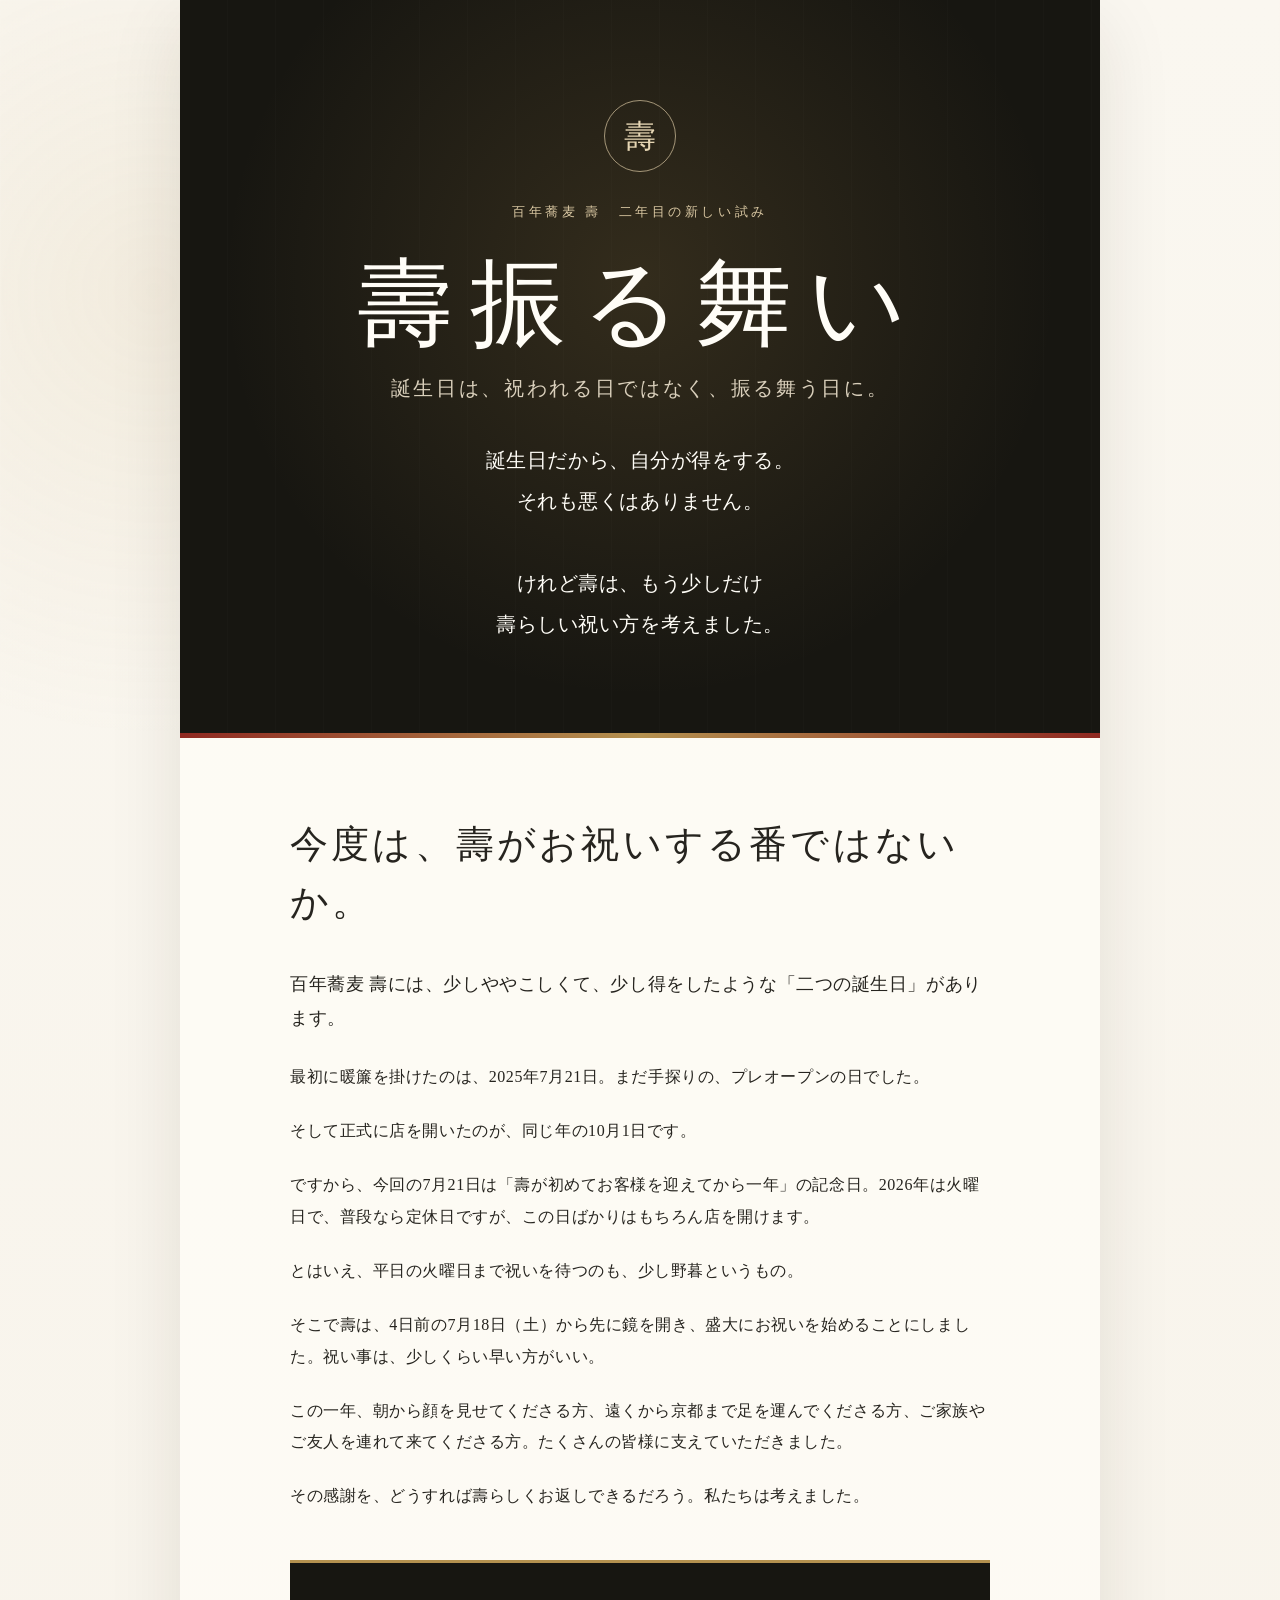
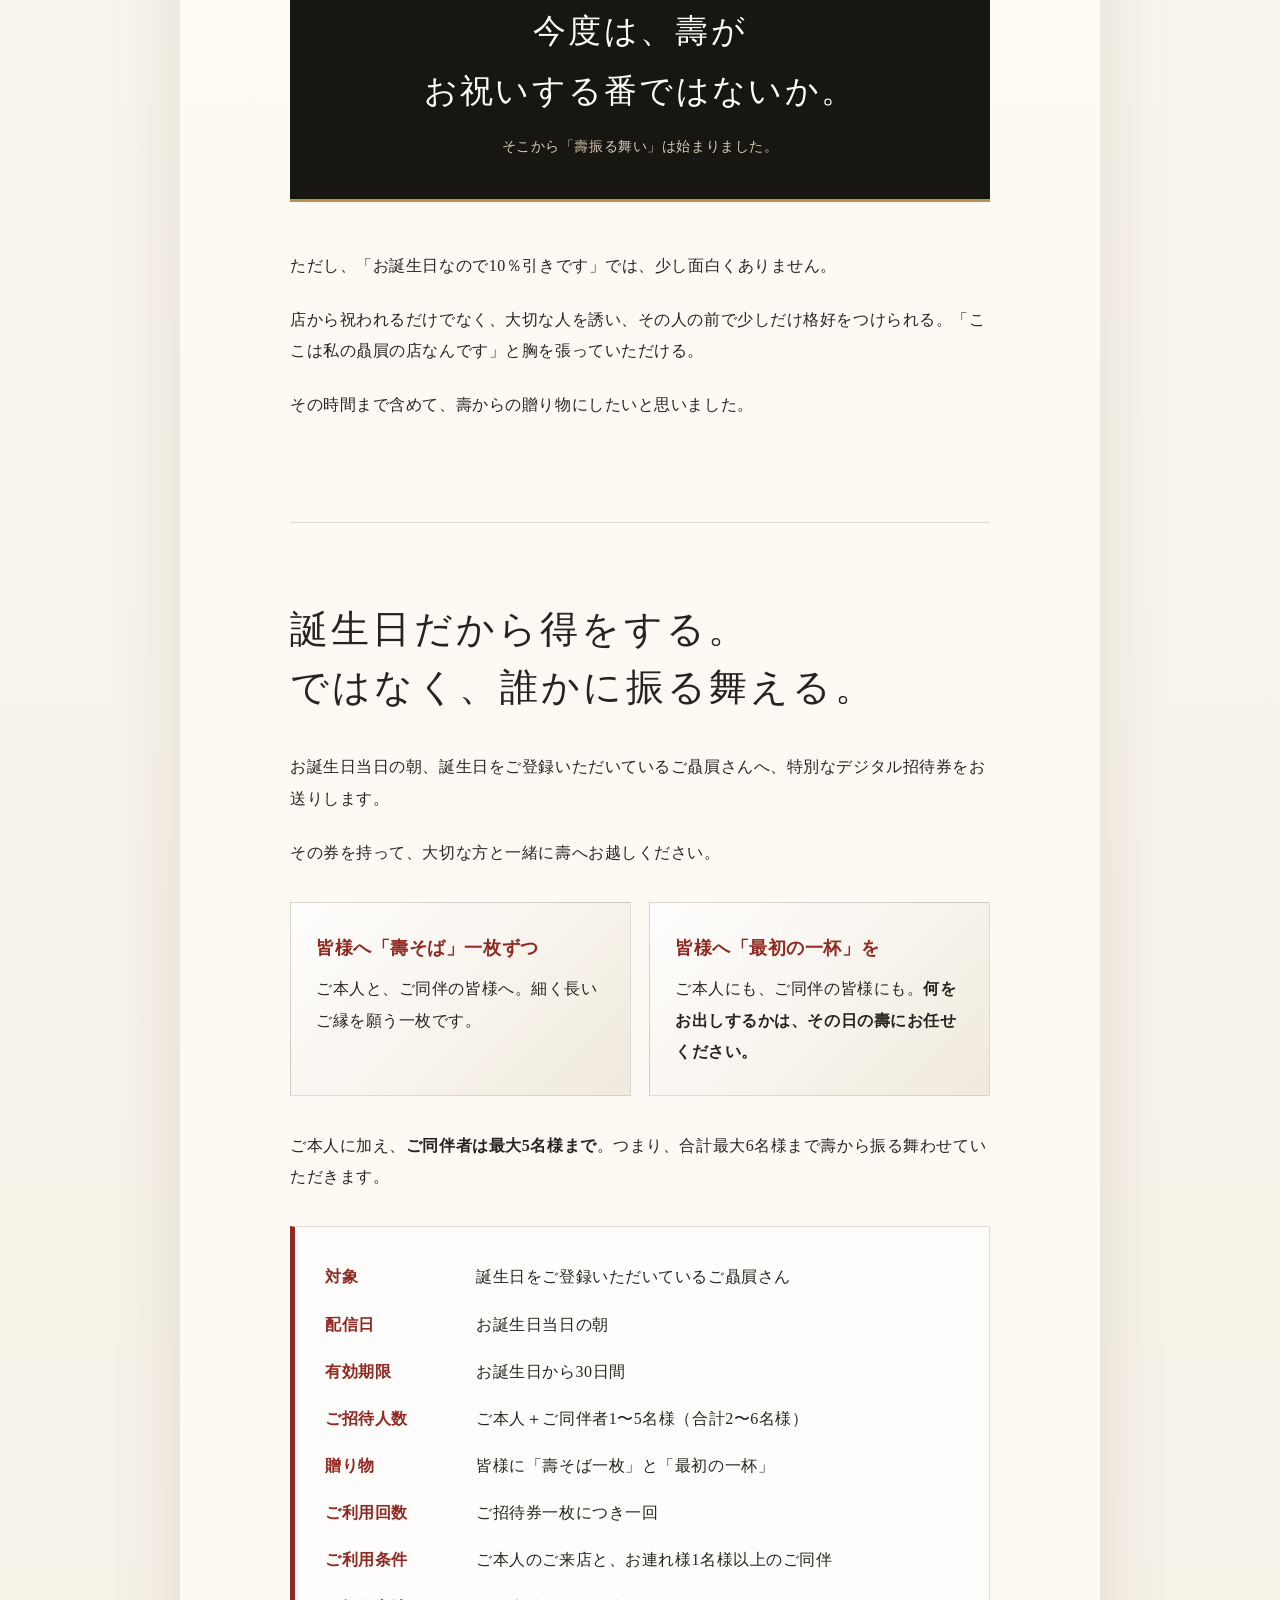
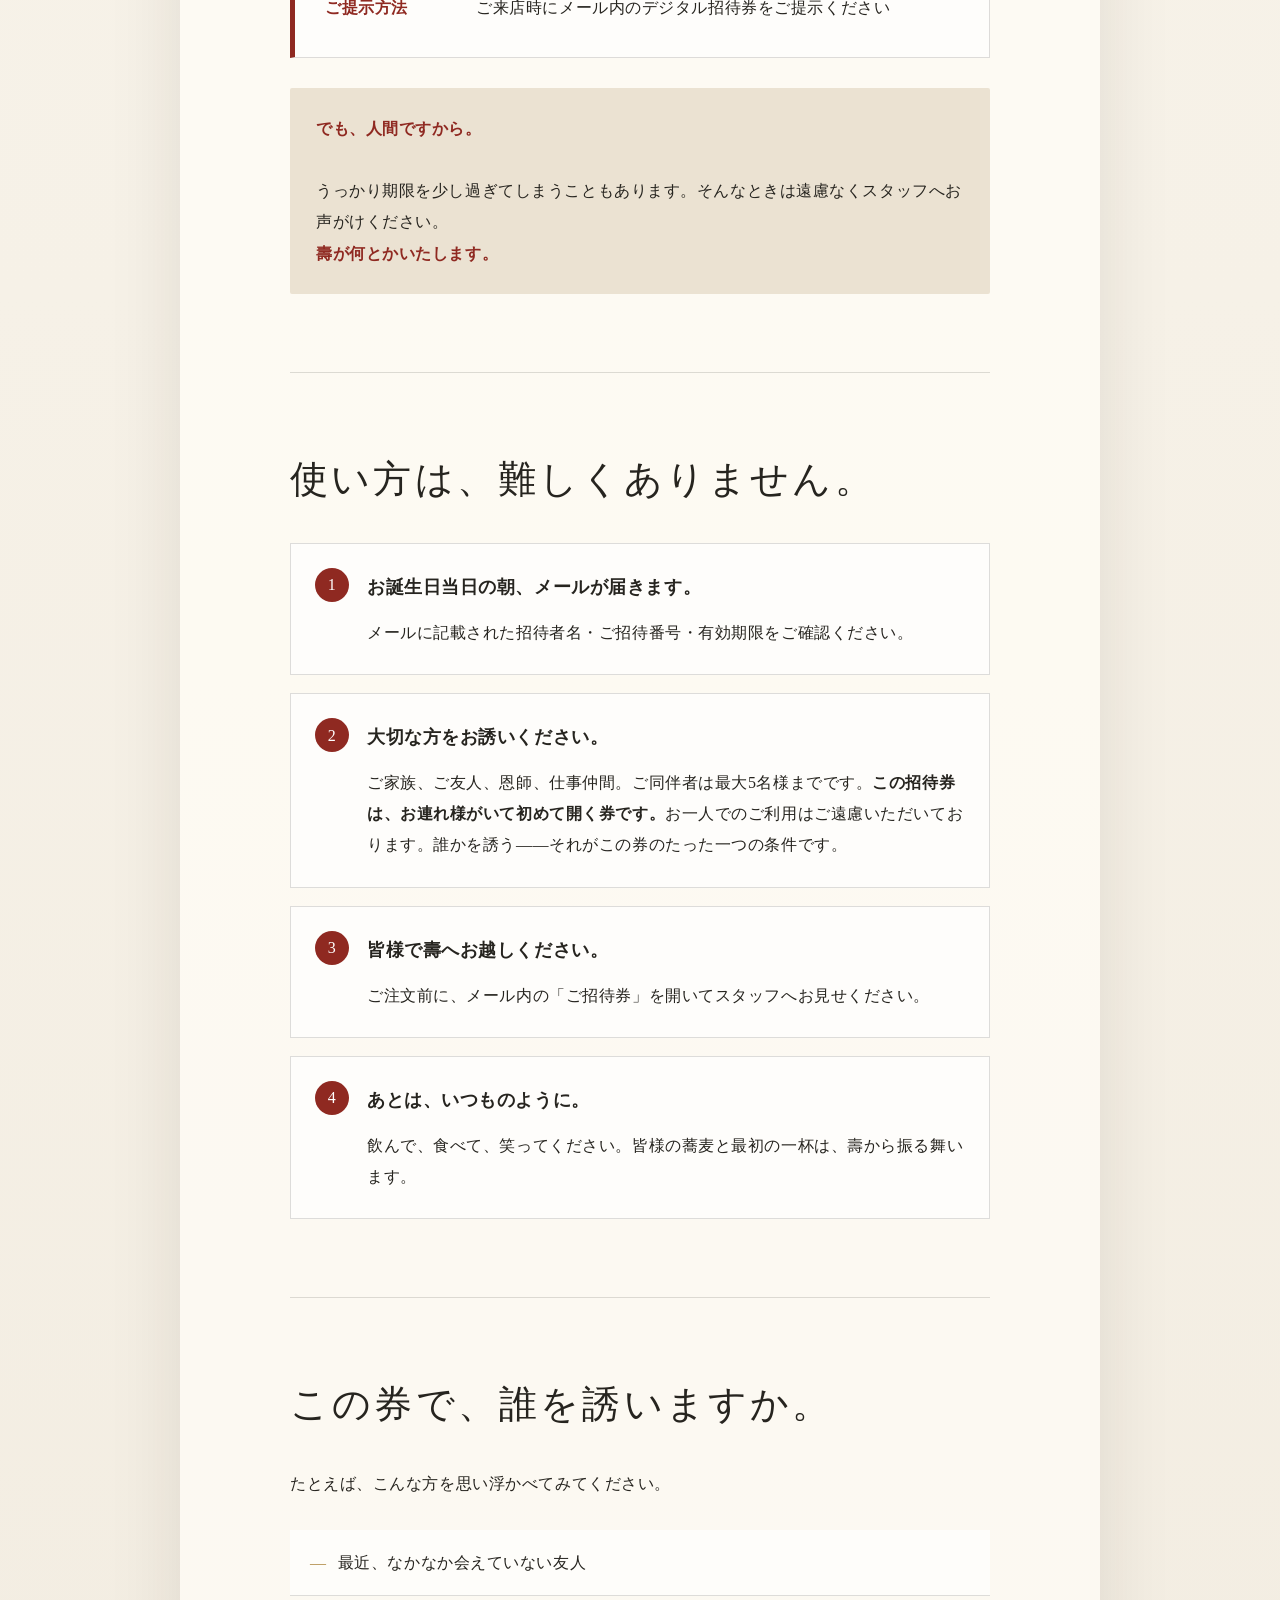
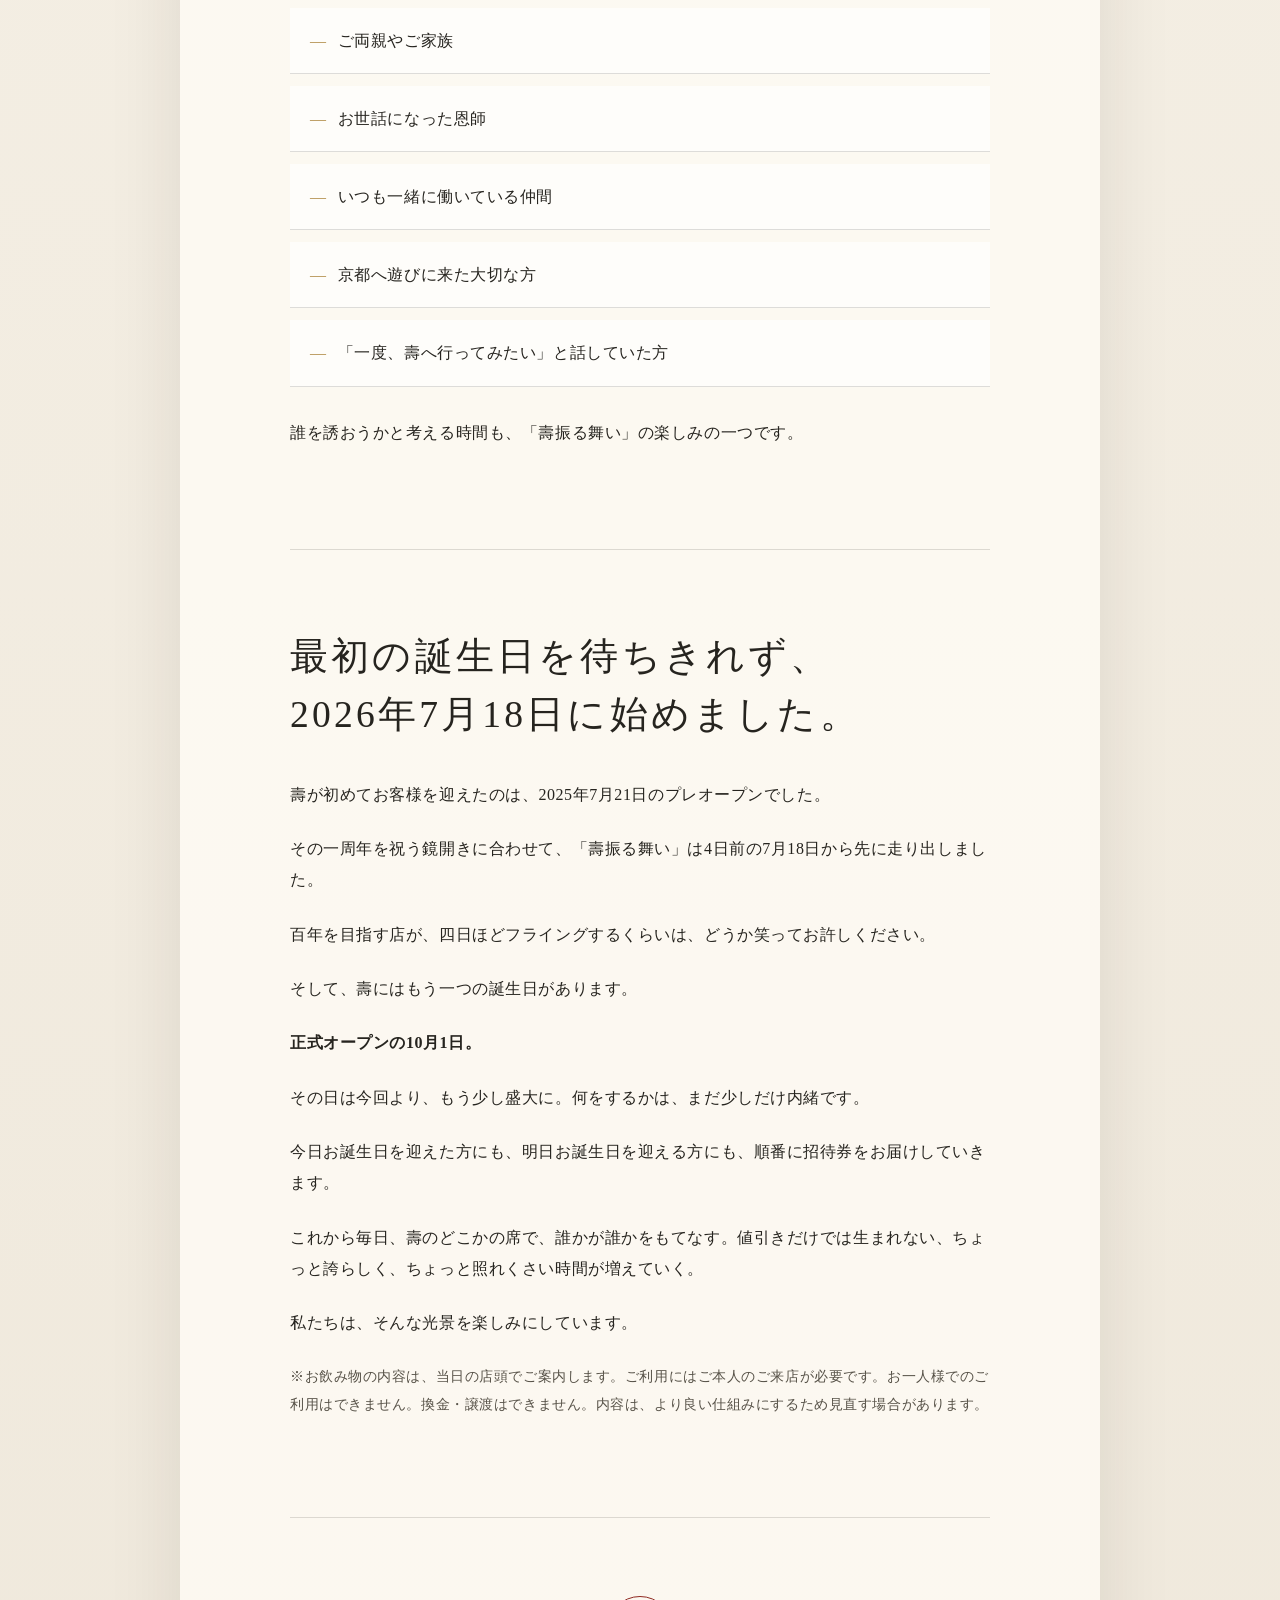
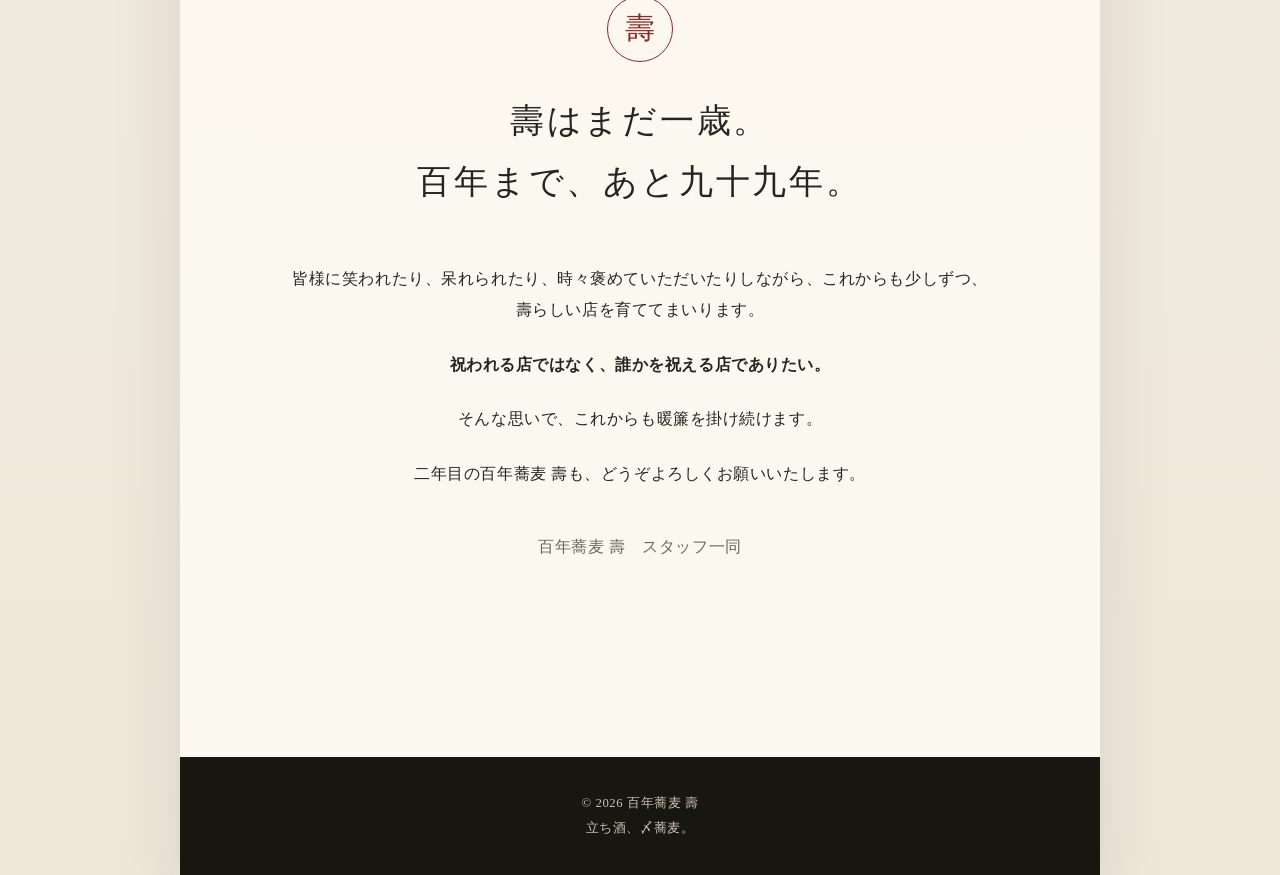
==== commit 0e2a1955: "Clarify companion requirement and terms for furumai page Co-Authored-By: Claude Fable 5 <noreply@ant" ====
--- a/kotobuki-furumai/index.html
+++ b/kotobuki-furumai/index.html
@@ -45,10 +45,10 @@
   <header class="hero"><div class="hero-inner"><div class="mon" aria-hidden="true">壽</div><p class="eyebrow">百年蕎麦 壽　二年目の新しい試み</p><h1>壽振る舞い<small>誕生日は、祝われる日ではなく、振る舞う日に。</small></h1><p class="lead">誕生日だから、自分が得をする。<br>それも悪くはありません。<br><br>けれど壽は、もう少しだけ<br>壽らしい祝い方を考えました。</p></div></header>
   <main id="content">
     <section><h2>今度は、壽がお祝いする番ではないか。</h2><p class="intro">百年蕎麦 壽には、少しややこしくて、少し得をしたような「二つの誕生日」があります。</p><p>最初に暖簾を掛けたのは、2025年7月21日。まだ手探りの、プレオープンの日でした。</p><p>そして正式に店を開いたのが、同じ年の10月1日です。</p><p>ですから、今回の7月21日は「壽が初めてお客様を迎えてから一年」の記念日。2026年は火曜日で、普段なら定休日ですが、この日ばかりはもちろん店を開けます。</p><p>とはいえ、平日の火曜日まで祝いを待つのも、少し野暮というもの。</p><p>そこで壽は、4日前の7月18日（土）から先に鏡を開き、盛大にお祝いを始めることにしました。祝い事は、少しくらい早い方がいい。</p><p>この一年、朝から顔を見せてくださる方、遠くから京都まで足を運んでくださる方、ご家族やご友人を連れて来てくださる方。たくさんの皆様に支えていただきました。</p><p>その感謝を、どうすれば壽らしくお返しできるだろう。私たちは考えました。</p><div class="statement"><strong>今度は、壽が<br>お祝いする番ではないか。</strong><span>そこから「壽振る舞い」は始まりました。</span></div><p>ただし、「お誕生日なので10％引きです」では、少し面白くありません。</p><p>店から祝われるだけでなく、大切な人を誘い、その人の前で少しだけ格好をつけられる。「ここは私の贔屓の店なんです」と胸を張っていただける。</p><p>その時間まで含めて、壽からの贈り物にしたいと思いました。</p></section>
-    <section><h2>誕生日だから得をする。<br>ではなく、誰かに振る舞える。</h2><p>お誕生日当日の朝、誕生日をご登録いただいているご贔屓さんへ、特別なデジタル招待券をお送りします。</p><p>その券を持って、大切な方と一緒に壽へお越しください。</p><div class="gift-grid"><div class="gift"><b>皆様へ「壽そば」一枚ずつ</b>ご本人と、ご同伴の皆様へ。細く長いご縁を願う一枚です。</div><div class="gift"><b>皆様へ「最初の一杯」を</b>ご本人にも、ご同伴の皆様にも。<strong>何をお出しするかは、その日の壽にお任せください。</strong></div></div><p>ご本人に加え、<strong>ご同伴者は最大5名様まで</strong>。つまり、合計最大6名様まで壽から振る舞わせていただきます。</p><div class="rule"><dl><dt>対象</dt><dd>誕生日をご登録いただいているご贔屓さん</dd><dt>配信日</dt><dd>お誕生日当日の朝</dd><dt>有効期限</dt><dd>お誕生日から30日間</dd><dt>ご招待人数</dt><dd>ご本人＋ご同伴者最大5名様（合計最大6名様）</dd><dt>贈り物</dt><dd>皆様に「壽そば一枚」と「最初の一杯」</dd><dt>ご利用回数</dt><dd>ご招待券一枚につき一回</dd><dt>ご提示方法</dt><dd>ご来店時にメール内のデジタル招待券をご提示ください</dd></dl></div><div class="soft"><strong>でも、人間ですから。</strong><br><br>うっかり期限を少し過ぎてしまうこともあります。そんなときは遠慮なくスタッフへお声がけください。<br><strong>壽が何とかいたします。</strong></div></section>
-    <section><h2>使い方は、難しくありません。</h2><div class="steps"><div class="step"><h3>お誕生日当日の朝、メールが届きます。</h3>メールに記載された招待者名・ご招待番号・有効期限をご確認ください。</div><div class="step"><h3>大切な方をお誘いください。</h3>ご家族、ご友人、恩師、仕事仲間。ご同伴者は最大5名様までです。</div><div class="step"><h3>皆様で壽へお越しください。</h3>ご注文前に、メール内の「ご招待券」を開いてスタッフへお見せください。</div><div class="step"><h3>あとは、いつものように。</h3>飲んで、食べて、笑ってください。皆様の蕎麦と最初の一杯は、壽から振る舞います。</div></div></section>
+    <section><h2>誕生日だから得をする。<br>ではなく、誰かに振る舞える。</h2><p>お誕生日当日の朝、誕生日をご登録いただいているご贔屓さんへ、特別なデジタル招待券をお送りします。</p><p>その券を持って、大切な方と一緒に壽へお越しください。</p><div class="gift-grid"><div class="gift"><b>皆様へ「壽そば」一枚ずつ</b>ご本人と、ご同伴の皆様へ。細く長いご縁を願う一枚です。</div><div class="gift"><b>皆様へ「最初の一杯」を</b>ご本人にも、ご同伴の皆様にも。<strong>何をお出しするかは、その日の壽にお任せください。</strong></div></div><p>ご本人に加え、<strong>ご同伴者は最大5名様まで</strong>。つまり、合計最大6名様まで壽から振る舞わせていただきます。</p><div class="rule"><dl><dt>対象</dt><dd>誕生日をご登録いただいているご贔屓さん</dd><dt>配信日</dt><dd>お誕生日当日の朝</dd><dt>有効期限</dt><dd>お誕生日から30日間</dd><dt>ご招待人数</dt><dd>ご本人＋ご同伴者1〜5名様（合計2〜6名様）</dd><dt>贈り物</dt><dd>皆様に「壽そば一枚」と「最初の一杯」</dd><dt>ご利用回数</dt><dd>ご招待券一枚につき一回</dd><dt>ご利用条件</dt><dd>ご本人のご来店と、お連れ様1名様以上のご同伴</dd><dt>ご提示方法</dt><dd>ご来店時にメール内のデジタル招待券をご提示ください</dd></dl></div><div class="soft"><strong>でも、人間ですから。</strong><br><br>うっかり期限を少し過ぎてしまうこともあります。そんなときは遠慮なくスタッフへお声がけください。<br><strong>壽が何とかいたします。</strong></div></section>
+    <section><h2>使い方は、難しくありません。</h2><div class="steps"><div class="step"><h3>お誕生日当日の朝、メールが届きます。</h3>メールに記載された招待者名・ご招待番号・有効期限をご確認ください。</div><div class="step"><h3>大切な方をお誘いください。</h3>ご家族、ご友人、恩師、仕事仲間。ご同伴者は最大5名様までです。<strong>この招待券は、お連れ様がいて初めて開く券です。</strong>お一人でのご利用はご遠慮いただいております。誰かを誘う——それがこの券のたった一つの条件です。</div><div class="step"><h3>皆様で壽へお越しください。</h3>ご注文前に、メール内の「ご招待券」を開いてスタッフへお見せください。</div><div class="step"><h3>あとは、いつものように。</h3>飲んで、食べて、笑ってください。皆様の蕎麦と最初の一杯は、壽から振る舞います。</div></div></section>
     <section><h2>この券で、誰を誘いますか。</h2><p>たとえば、こんな方を思い浮かべてみてください。</p><ul class="scene-list"><li>最近、なかなか会えていない友人</li><li>ご両親やご家族</li><li>お世話になった恩師</li><li>いつも一緒に働いている仲間</li><li>京都へ遊びに来た大切な方</li><li>「一度、壽へ行ってみたい」と話していた方</li></ul><p>誰を誘おうかと考える時間も、「壽振る舞い」の楽しみの一つです。</p></section>
-    <section><h2>最初の誕生日を待ちきれず、<br>2026年7月18日に始めました。</h2><p>壽が初めてお客様を迎えたのは、2025年7月21日のプレオープンでした。</p><p>その一周年を祝う鏡開きに合わせて、「壽振る舞い」は4日前の7月18日から先に走り出しました。</p><p>百年を目指す店が、四日ほどフライングするくらいは、どうか笑ってお許しください。</p><p>そして、壽にはもう一つの誕生日があります。</p><p><strong>正式オープンの10月1日。</strong></p><p>その日は今回より、もう少し盛大に。何をするかは、まだ少しだけ内緒です。</p><p>今日お誕生日を迎えた方にも、明日お誕生日を迎える方にも、順番に招待券をお届けしていきます。</p><p>これから毎日、壽のどこかの席で、誰かが誰かをもてなす。値引きだけでは生まれない、ちょっと誇らしく、ちょっと照れくさい時間が増えていく。</p><p>私たちは、そんな光景を楽しみにしています。</p><p class="notice">※ご招待券の対象となる蕎麦・お飲み物は、当日の店頭でご案内します。換金・譲渡はできません。内容は、より良い仕組みにするため見直す場合があります。</p></section>
+    <section><h2>最初の誕生日を待ちきれず、<br>2026年7月18日に始めました。</h2><p>壽が初めてお客様を迎えたのは、2025年7月21日のプレオープンでした。</p><p>その一周年を祝う鏡開きに合わせて、「壽振る舞い」は4日前の7月18日から先に走り出しました。</p><p>百年を目指す店が、四日ほどフライングするくらいは、どうか笑ってお許しください。</p><p>そして、壽にはもう一つの誕生日があります。</p><p><strong>正式オープンの10月1日。</strong></p><p>その日は今回より、もう少し盛大に。何をするかは、まだ少しだけ内緒です。</p><p>今日お誕生日を迎えた方にも、明日お誕生日を迎える方にも、順番に招待券をお届けしていきます。</p><p>これから毎日、壽のどこかの席で、誰かが誰かをもてなす。値引きだけでは生まれない、ちょっと誇らしく、ちょっと照れくさい時間が増えていく。</p><p>私たちは、そんな光景を楽しみにしています。</p><p class="notice">※お飲み物の内容は、当日の店頭でご案内します。ご利用にはご本人のご来店が必要です。お一人様でのご利用はできません。換金・譲渡はできません。内容は、より良い仕組みにするため見直す場合があります。</p></section>
     <section class="closing"><span class="mark" aria-hidden="true">壽</span><p class="big">壽はまだ一歳。<br>百年まで、あと九十九年。</p><p>皆様に笑われたり、呆れられたり、時々褒めていただいたりしながら、これからも少しずつ、壽らしい店を育ててまいります。</p><p><strong>祝われる店ではなく、誰かを祝える店でありたい。</strong></p><p>そんな思いで、これからも暖簾を掛け続けます。</p><p>二年目の百年蕎麦 壽も、どうぞよろしくお願いいたします。</p><p style="margin-top:42px;color:var(--muted)">百年蕎麦 壽　スタッフ一同</p></section>
   </main>
   <footer>© 2026 百年蕎麦 壽<br>立ち酒、〆蕎麦。</footer>
@@ -56,5 +56,24 @@
 <script>
 (function(){var sent90=false;function sendScrollDepth(){if(sent90||typeof gtag!=='function')return;var doc=document.documentElement;var scrollable=doc.scrollHeight-window.innerHeight;if(scrollable<=0)return;var depth=(window.scrollY/scrollable)*100;if(depth>=90){sent90=true;gtag('event','furumai_scroll_90',{event_category:'engagement',event_label:'kotobuki_furumai',value:90});}}window.addEventListener('scroll',sendScrollDepth,{passive:true});window.addEventListener('load',sendScrollDepth);var params=new URLSearchParams(window.location.search);var source=params.get('utm_source');var medium=params.get('utm_medium');var campaign=params.get('utm_campaign');if(source||medium||campaign){gtag('event','furumai_campaign_visit',{campaign_source:source||'(not set)',campaign_medium:medium||'(not set)',campaign_name:campaign||'(not set)'});}})();
 </script>
+<script>
+  (function(){
+    try {
+      var src = new URLSearchParams(window.location.search).get('src') || 'direct';
+      fetch('https://vxdkrdxzlvygmhxoftzq.supabase.co/rest/v1/furumai_views', {
+        method: 'POST',
+        headers: {
+          'apikey': 'eyJhbGciOiJIUzI1NiIsInR5cCI6IkpXVCJ9.eyJpc3MiOiJzdXBhYmFzZSIsInJlZiI6InZ4ZGtyZHh6bHZ5Z21oeG9mdHpxIiwicm9sZSI6ImFub24iLCJpYXQiOjE3NzAzOTYwNDAsImV4cCI6MjA4NTk3MjA0MH0.y4O0AFYkrgVb7BxyY33pW9Szq6Ez-z5ITcUTGt3_MLA',
+          'Content-Type': 'application/json'
+        },
+        body: JSON.stringify({
+          src: src,
+          referrer: document.referrer || null,
+          user_agent: navigator.userAgent
+        })
+      }).catch(function(){});
+    } catch (e) {}
+  })();
+</script>
 </body>
 </html>
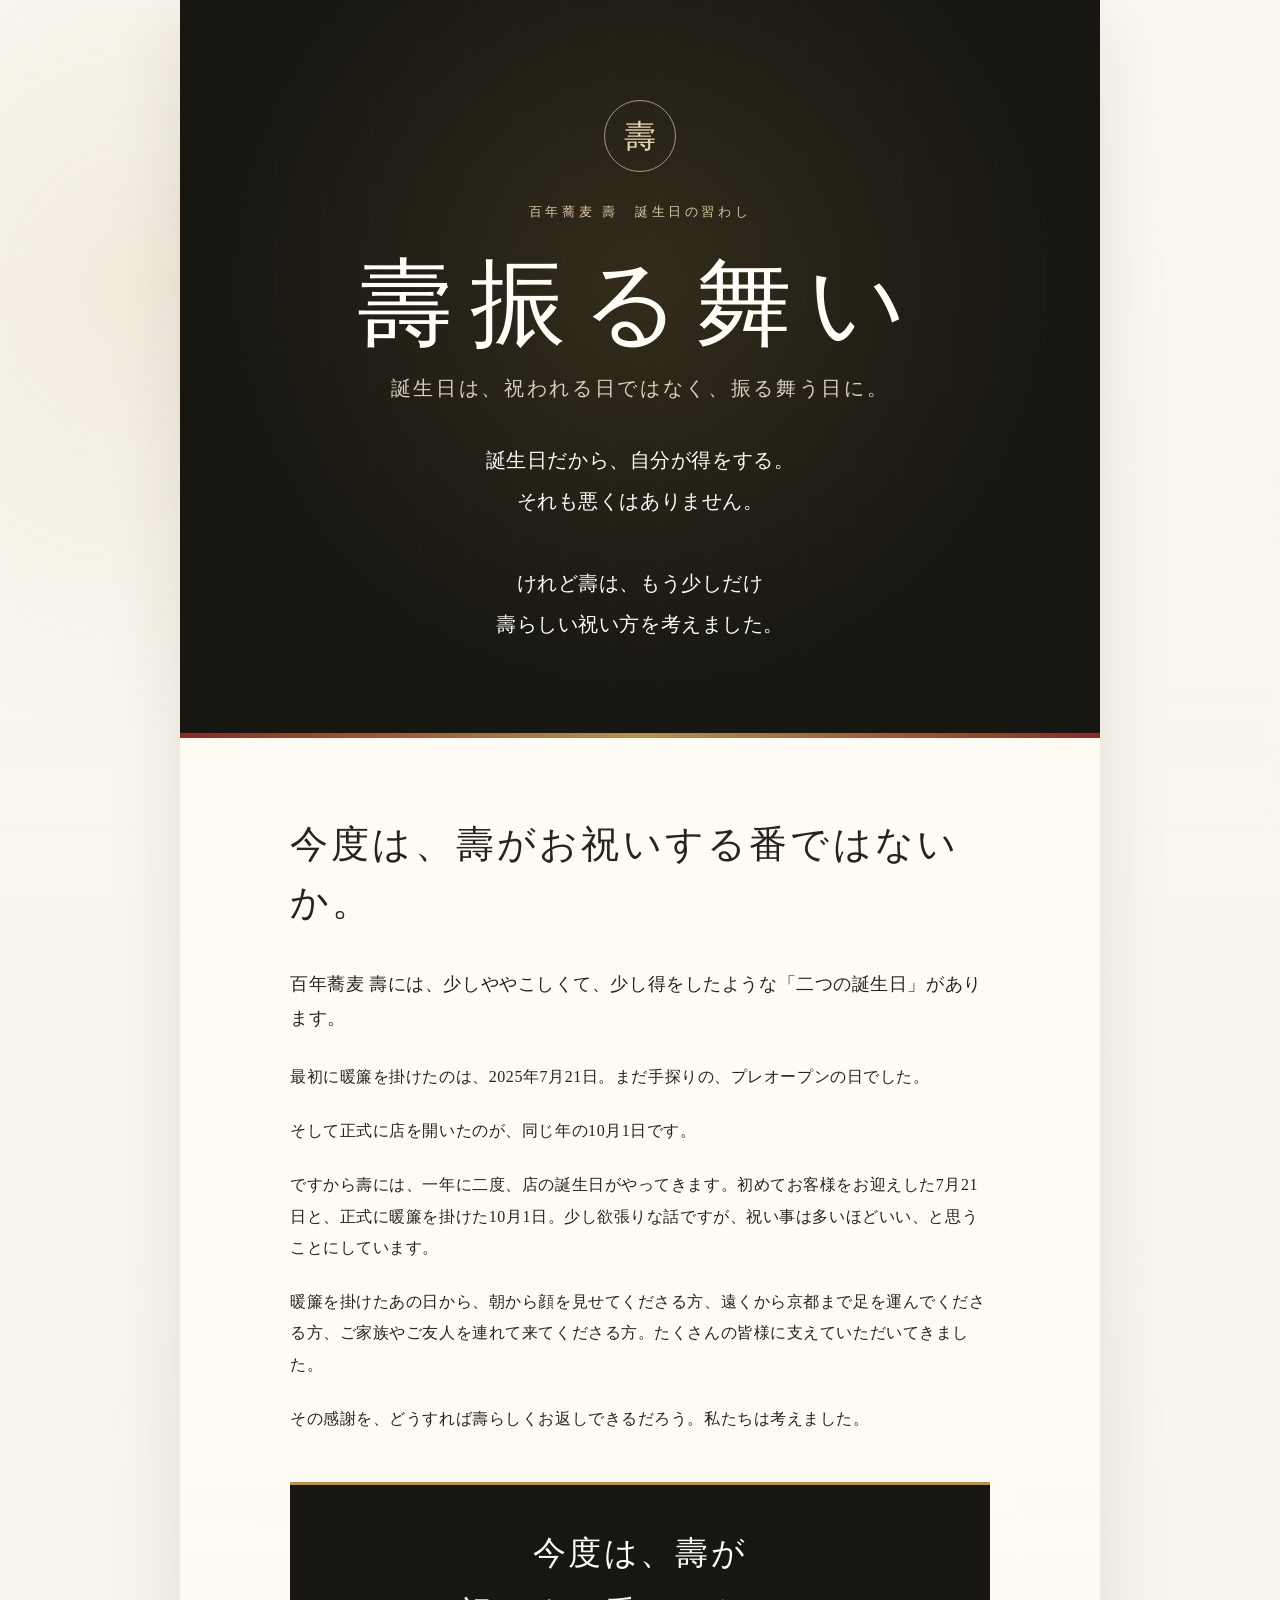
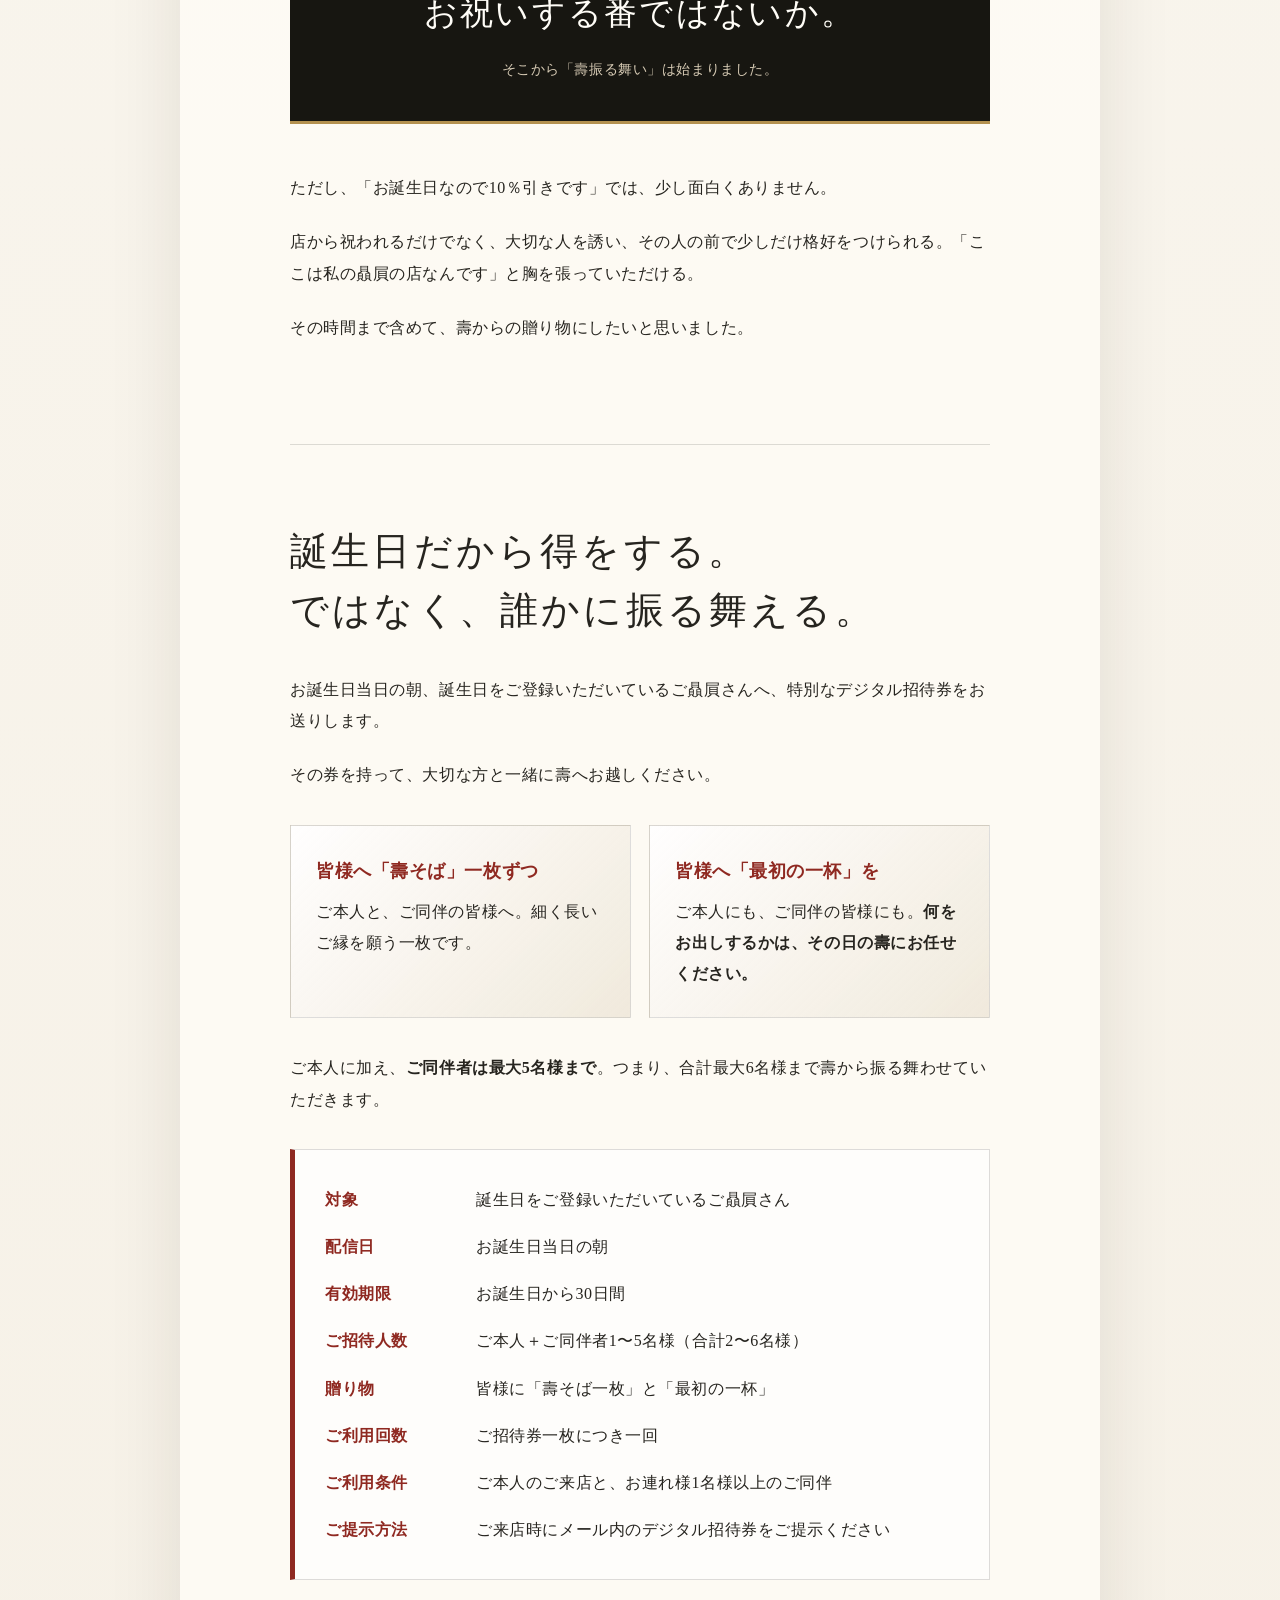
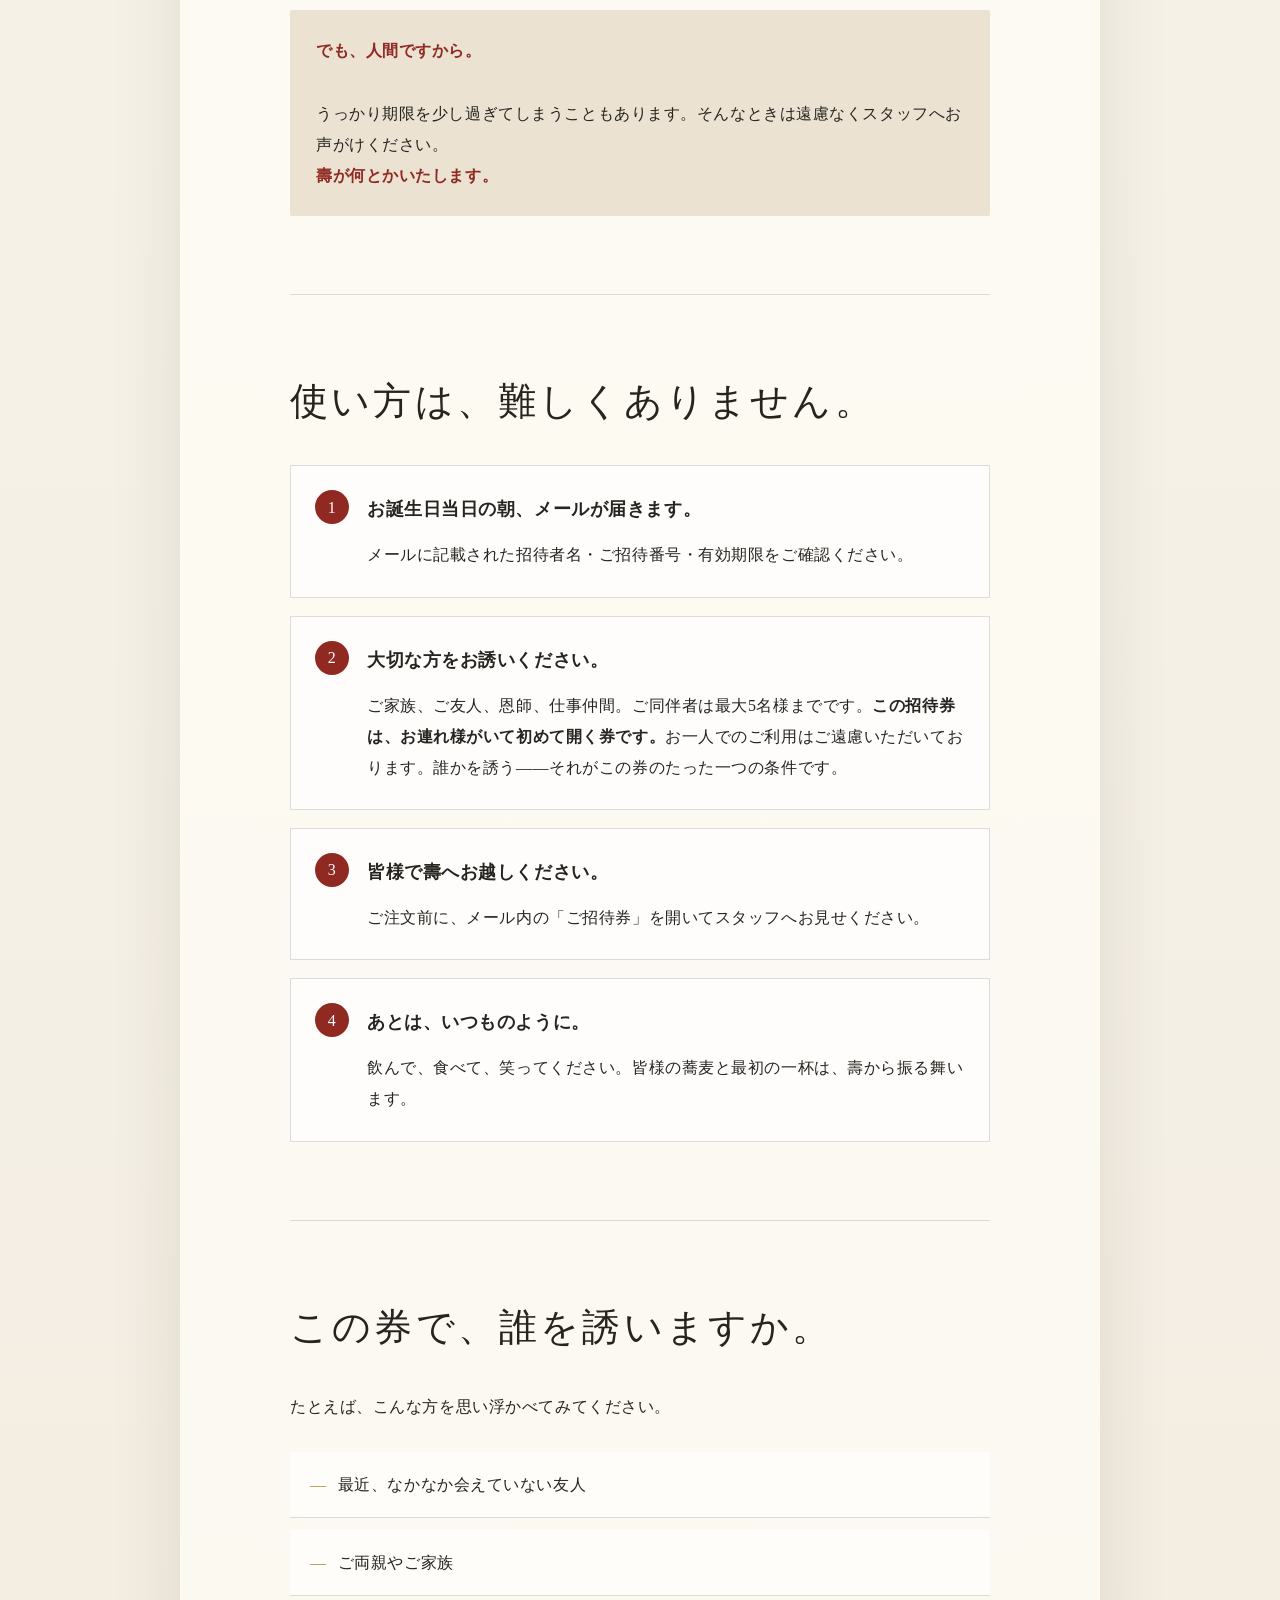
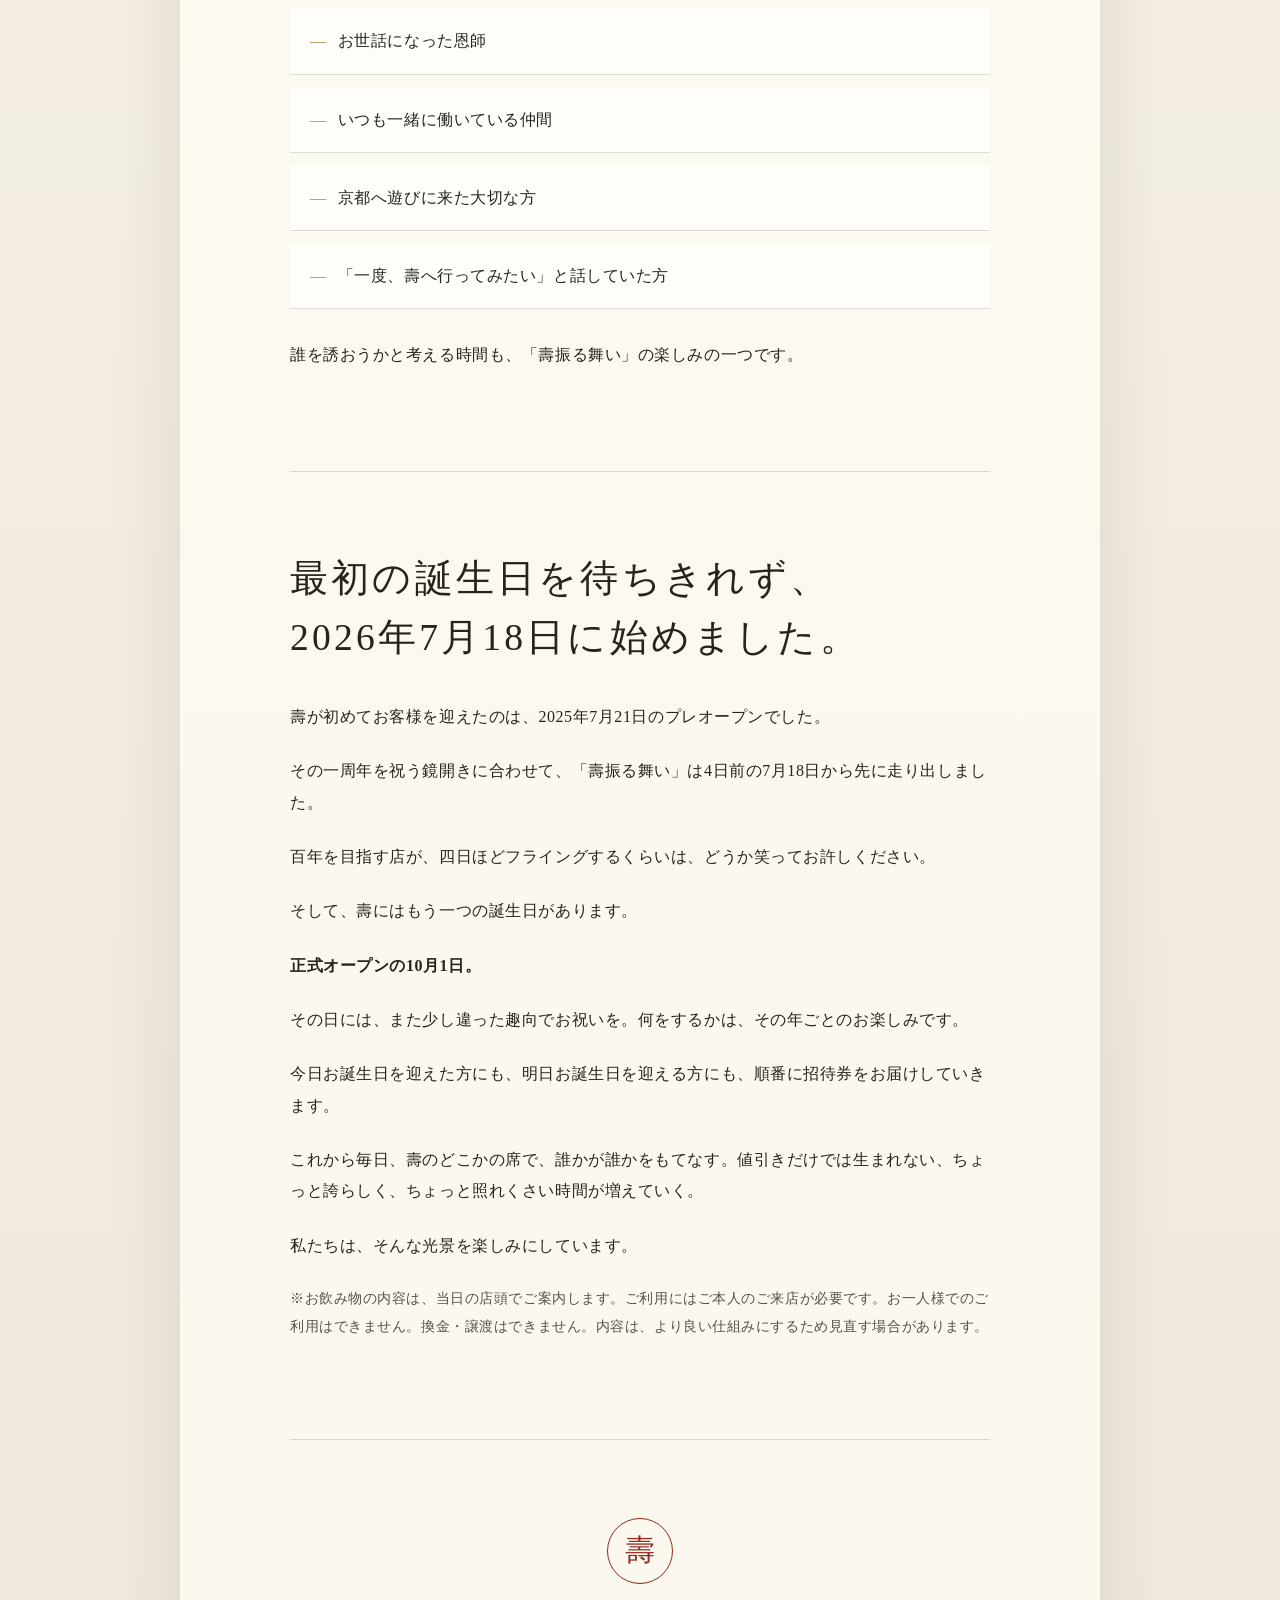
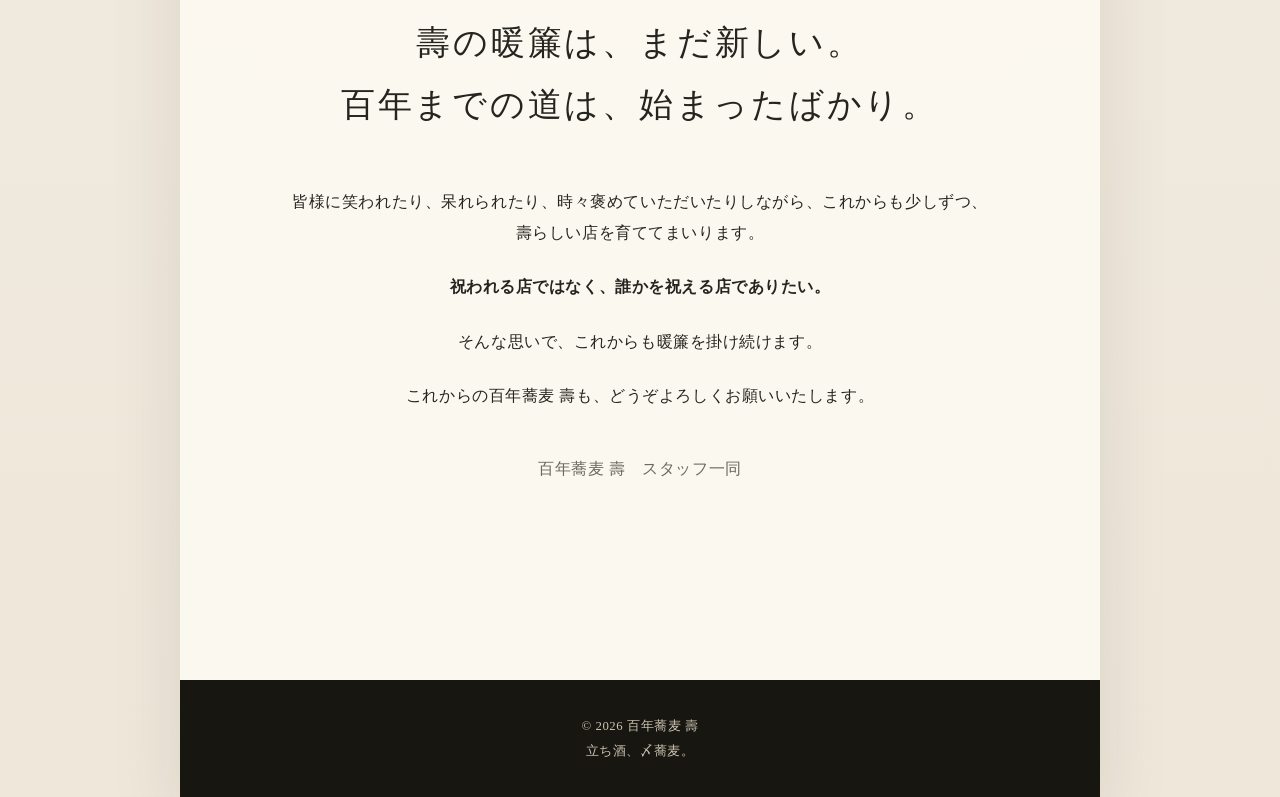
==== commit fd07d5e7: "Make furumai page copy evergreen by removing year-specific wording Co-Authored-By: Claude Fable 5 <n" ====
--- a/kotobuki-furumai/index.html
+++ b/kotobuki-furumai/index.html
@@ -42,14 +42,14 @@
 <body>
 <a class="skip" href="#content">本文へ移動</a>
 <article class="page">
-  <header class="hero"><div class="hero-inner"><div class="mon" aria-hidden="true">壽</div><p class="eyebrow">百年蕎麦 壽　二年目の新しい試み</p><h1>壽振る舞い<small>誕生日は、祝われる日ではなく、振る舞う日に。</small></h1><p class="lead">誕生日だから、自分が得をする。<br>それも悪くはありません。<br><br>けれど壽は、もう少しだけ<br>壽らしい祝い方を考えました。</p></div></header>
+  <header class="hero"><div class="hero-inner"><div class="mon" aria-hidden="true">壽</div><p class="eyebrow">百年蕎麦 壽　誕生日の習わし</p><h1>壽振る舞い<small>誕生日は、祝われる日ではなく、振る舞う日に。</small></h1><p class="lead">誕生日だから、自分が得をする。<br>それも悪くはありません。<br><br>けれど壽は、もう少しだけ<br>壽らしい祝い方を考えました。</p></div></header>
   <main id="content">
-    <section><h2>今度は、壽がお祝いする番ではないか。</h2><p class="intro">百年蕎麦 壽には、少しややこしくて、少し得をしたような「二つの誕生日」があります。</p><p>最初に暖簾を掛けたのは、2025年7月21日。まだ手探りの、プレオープンの日でした。</p><p>そして正式に店を開いたのが、同じ年の10月1日です。</p><p>ですから、今回の7月21日は「壽が初めてお客様を迎えてから一年」の記念日。2026年は火曜日で、普段なら定休日ですが、この日ばかりはもちろん店を開けます。</p><p>とはいえ、平日の火曜日まで祝いを待つのも、少し野暮というもの。</p><p>そこで壽は、4日前の7月18日（土）から先に鏡を開き、盛大にお祝いを始めることにしました。祝い事は、少しくらい早い方がいい。</p><p>この一年、朝から顔を見せてくださる方、遠くから京都まで足を運んでくださる方、ご家族やご友人を連れて来てくださる方。たくさんの皆様に支えていただきました。</p><p>その感謝を、どうすれば壽らしくお返しできるだろう。私たちは考えました。</p><div class="statement"><strong>今度は、壽が<br>お祝いする番ではないか。</strong><span>そこから「壽振る舞い」は始まりました。</span></div><p>ただし、「お誕生日なので10％引きです」では、少し面白くありません。</p><p>店から祝われるだけでなく、大切な人を誘い、その人の前で少しだけ格好をつけられる。「ここは私の贔屓の店なんです」と胸を張っていただける。</p><p>その時間まで含めて、壽からの贈り物にしたいと思いました。</p></section>
+    <section><h2>今度は、壽がお祝いする番ではないか。</h2><p class="intro">百年蕎麦 壽には、少しややこしくて、少し得をしたような「二つの誕生日」があります。</p><p>最初に暖簾を掛けたのは、2025年7月21日。まだ手探りの、プレオープンの日でした。</p><p>そして正式に店を開いたのが、同じ年の10月1日です。</p><p>ですから壽には、一年に二度、店の誕生日がやってきます。初めてお客様をお迎えした7月21日と、正式に暖簾を掛けた10月1日。少し欲張りな話ですが、祝い事は多いほどいい、と思うことにしています。</p><p>暖簾を掛けたあの日から、朝から顔を見せてくださる方、遠くから京都まで足を運んでくださる方、ご家族やご友人を連れて来てくださる方。たくさんの皆様に支えていただいてきました。</p><p>その感謝を、どうすれば壽らしくお返しできるだろう。私たちは考えました。</p><div class="statement"><strong>今度は、壽が<br>お祝いする番ではないか。</strong><span>そこから「壽振る舞い」は始まりました。</span></div><p>ただし、「お誕生日なので10％引きです」では、少し面白くありません。</p><p>店から祝われるだけでなく、大切な人を誘い、その人の前で少しだけ格好をつけられる。「ここは私の贔屓の店なんです」と胸を張っていただける。</p><p>その時間まで含めて、壽からの贈り物にしたいと思いました。</p></section>
     <section><h2>誕生日だから得をする。<br>ではなく、誰かに振る舞える。</h2><p>お誕生日当日の朝、誕生日をご登録いただいているご贔屓さんへ、特別なデジタル招待券をお送りします。</p><p>その券を持って、大切な方と一緒に壽へお越しください。</p><div class="gift-grid"><div class="gift"><b>皆様へ「壽そば」一枚ずつ</b>ご本人と、ご同伴の皆様へ。細く長いご縁を願う一枚です。</div><div class="gift"><b>皆様へ「最初の一杯」を</b>ご本人にも、ご同伴の皆様にも。<strong>何をお出しするかは、その日の壽にお任せください。</strong></div></div><p>ご本人に加え、<strong>ご同伴者は最大5名様まで</strong>。つまり、合計最大6名様まで壽から振る舞わせていただきます。</p><div class="rule"><dl><dt>対象</dt><dd>誕生日をご登録いただいているご贔屓さん</dd><dt>配信日</dt><dd>お誕生日当日の朝</dd><dt>有効期限</dt><dd>お誕生日から30日間</dd><dt>ご招待人数</dt><dd>ご本人＋ご同伴者1〜5名様（合計2〜6名様）</dd><dt>贈り物</dt><dd>皆様に「壽そば一枚」と「最初の一杯」</dd><dt>ご利用回数</dt><dd>ご招待券一枚につき一回</dd><dt>ご利用条件</dt><dd>ご本人のご来店と、お連れ様1名様以上のご同伴</dd><dt>ご提示方法</dt><dd>ご来店時にメール内のデジタル招待券をご提示ください</dd></dl></div><div class="soft"><strong>でも、人間ですから。</strong><br><br>うっかり期限を少し過ぎてしまうこともあります。そんなときは遠慮なくスタッフへお声がけください。<br><strong>壽が何とかいたします。</strong></div></section>
     <section><h2>使い方は、難しくありません。</h2><div class="steps"><div class="step"><h3>お誕生日当日の朝、メールが届きます。</h3>メールに記載された招待者名・ご招待番号・有効期限をご確認ください。</div><div class="step"><h3>大切な方をお誘いください。</h3>ご家族、ご友人、恩師、仕事仲間。ご同伴者は最大5名様までです。<strong>この招待券は、お連れ様がいて初めて開く券です。</strong>お一人でのご利用はご遠慮いただいております。誰かを誘う——それがこの券のたった一つの条件です。</div><div class="step"><h3>皆様で壽へお越しください。</h3>ご注文前に、メール内の「ご招待券」を開いてスタッフへお見せください。</div><div class="step"><h3>あとは、いつものように。</h3>飲んで、食べて、笑ってください。皆様の蕎麦と最初の一杯は、壽から振る舞います。</div></div></section>
     <section><h2>この券で、誰を誘いますか。</h2><p>たとえば、こんな方を思い浮かべてみてください。</p><ul class="scene-list"><li>最近、なかなか会えていない友人</li><li>ご両親やご家族</li><li>お世話になった恩師</li><li>いつも一緒に働いている仲間</li><li>京都へ遊びに来た大切な方</li><li>「一度、壽へ行ってみたい」と話していた方</li></ul><p>誰を誘おうかと考える時間も、「壽振る舞い」の楽しみの一つです。</p></section>
-    <section><h2>最初の誕生日を待ちきれず、<br>2026年7月18日に始めました。</h2><p>壽が初めてお客様を迎えたのは、2025年7月21日のプレオープンでした。</p><p>その一周年を祝う鏡開きに合わせて、「壽振る舞い」は4日前の7月18日から先に走り出しました。</p><p>百年を目指す店が、四日ほどフライングするくらいは、どうか笑ってお許しください。</p><p>そして、壽にはもう一つの誕生日があります。</p><p><strong>正式オープンの10月1日。</strong></p><p>その日は今回より、もう少し盛大に。何をするかは、まだ少しだけ内緒です。</p><p>今日お誕生日を迎えた方にも、明日お誕生日を迎える方にも、順番に招待券をお届けしていきます。</p><p>これから毎日、壽のどこかの席で、誰かが誰かをもてなす。値引きだけでは生まれない、ちょっと誇らしく、ちょっと照れくさい時間が増えていく。</p><p>私たちは、そんな光景を楽しみにしています。</p><p class="notice">※お飲み物の内容は、当日の店頭でご案内します。ご利用にはご本人のご来店が必要です。お一人様でのご利用はできません。換金・譲渡はできません。内容は、より良い仕組みにするため見直す場合があります。</p></section>
-    <section class="closing"><span class="mark" aria-hidden="true">壽</span><p class="big">壽はまだ一歳。<br>百年まで、あと九十九年。</p><p>皆様に笑われたり、呆れられたり、時々褒めていただいたりしながら、これからも少しずつ、壽らしい店を育ててまいります。</p><p><strong>祝われる店ではなく、誰かを祝える店でありたい。</strong></p><p>そんな思いで、これからも暖簾を掛け続けます。</p><p>二年目の百年蕎麦 壽も、どうぞよろしくお願いいたします。</p><p style="margin-top:42px;color:var(--muted)">百年蕎麦 壽　スタッフ一同</p></section>
+    <section><h2>最初の誕生日を待ちきれず、<br>2026年7月18日に始めました。</h2><p>壽が初めてお客様を迎えたのは、2025年7月21日のプレオープンでした。</p><p>その一周年を祝う鏡開きに合わせて、「壽振る舞い」は4日前の7月18日から先に走り出しました。</p><p>百年を目指す店が、四日ほどフライングするくらいは、どうか笑ってお許しください。</p><p>そして、壽にはもう一つの誕生日があります。</p><p><strong>正式オープンの10月1日。</strong></p><p>その日には、また少し違った趣向でお祝いを。何をするかは、その年ごとのお楽しみです。</p><p>今日お誕生日を迎えた方にも、明日お誕生日を迎える方にも、順番に招待券をお届けしていきます。</p><p>これから毎日、壽のどこかの席で、誰かが誰かをもてなす。値引きだけでは生まれない、ちょっと誇らしく、ちょっと照れくさい時間が増えていく。</p><p>私たちは、そんな光景を楽しみにしています。</p><p class="notice">※お飲み物の内容は、当日の店頭でご案内します。ご利用にはご本人のご来店が必要です。お一人様でのご利用はできません。換金・譲渡はできません。内容は、より良い仕組みにするため見直す場合があります。</p></section>
+    <section class="closing"><span class="mark" aria-hidden="true">壽</span><p class="big">壽の暖簾は、まだ新しい。<br>百年までの道は、始まったばかり。</p><p>皆様に笑われたり、呆れられたり、時々褒めていただいたりしながら、これからも少しずつ、壽らしい店を育ててまいります。</p><p><strong>祝われる店ではなく、誰かを祝える店でありたい。</strong></p><p>そんな思いで、これからも暖簾を掛け続けます。</p><p>これからの百年蕎麦 壽も、どうぞよろしくお願いいたします。</p><p style="margin-top:42px;color:var(--muted)">百年蕎麦 壽　スタッフ一同</p></section>
   </main>
   <footer>© 2026 百年蕎麦 壽<br>立ち酒、〆蕎麦。</footer>
 </article>
